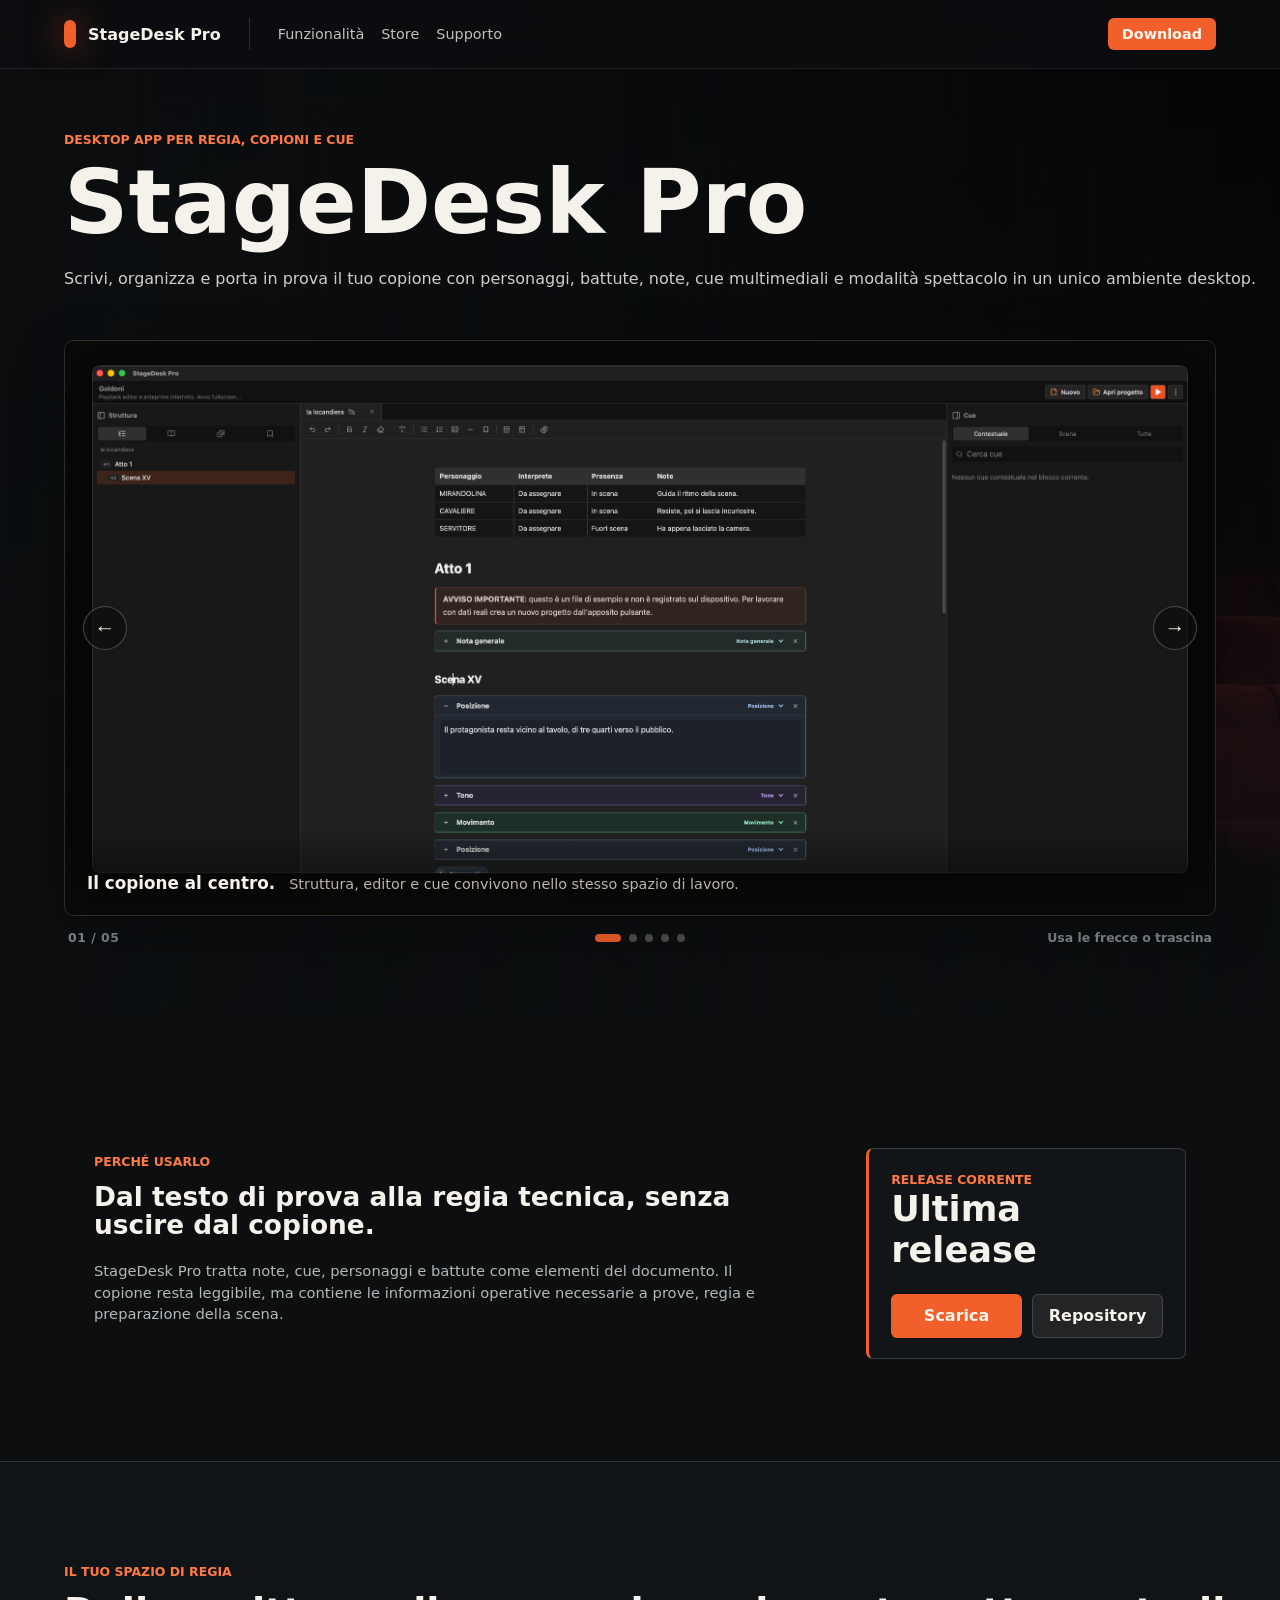
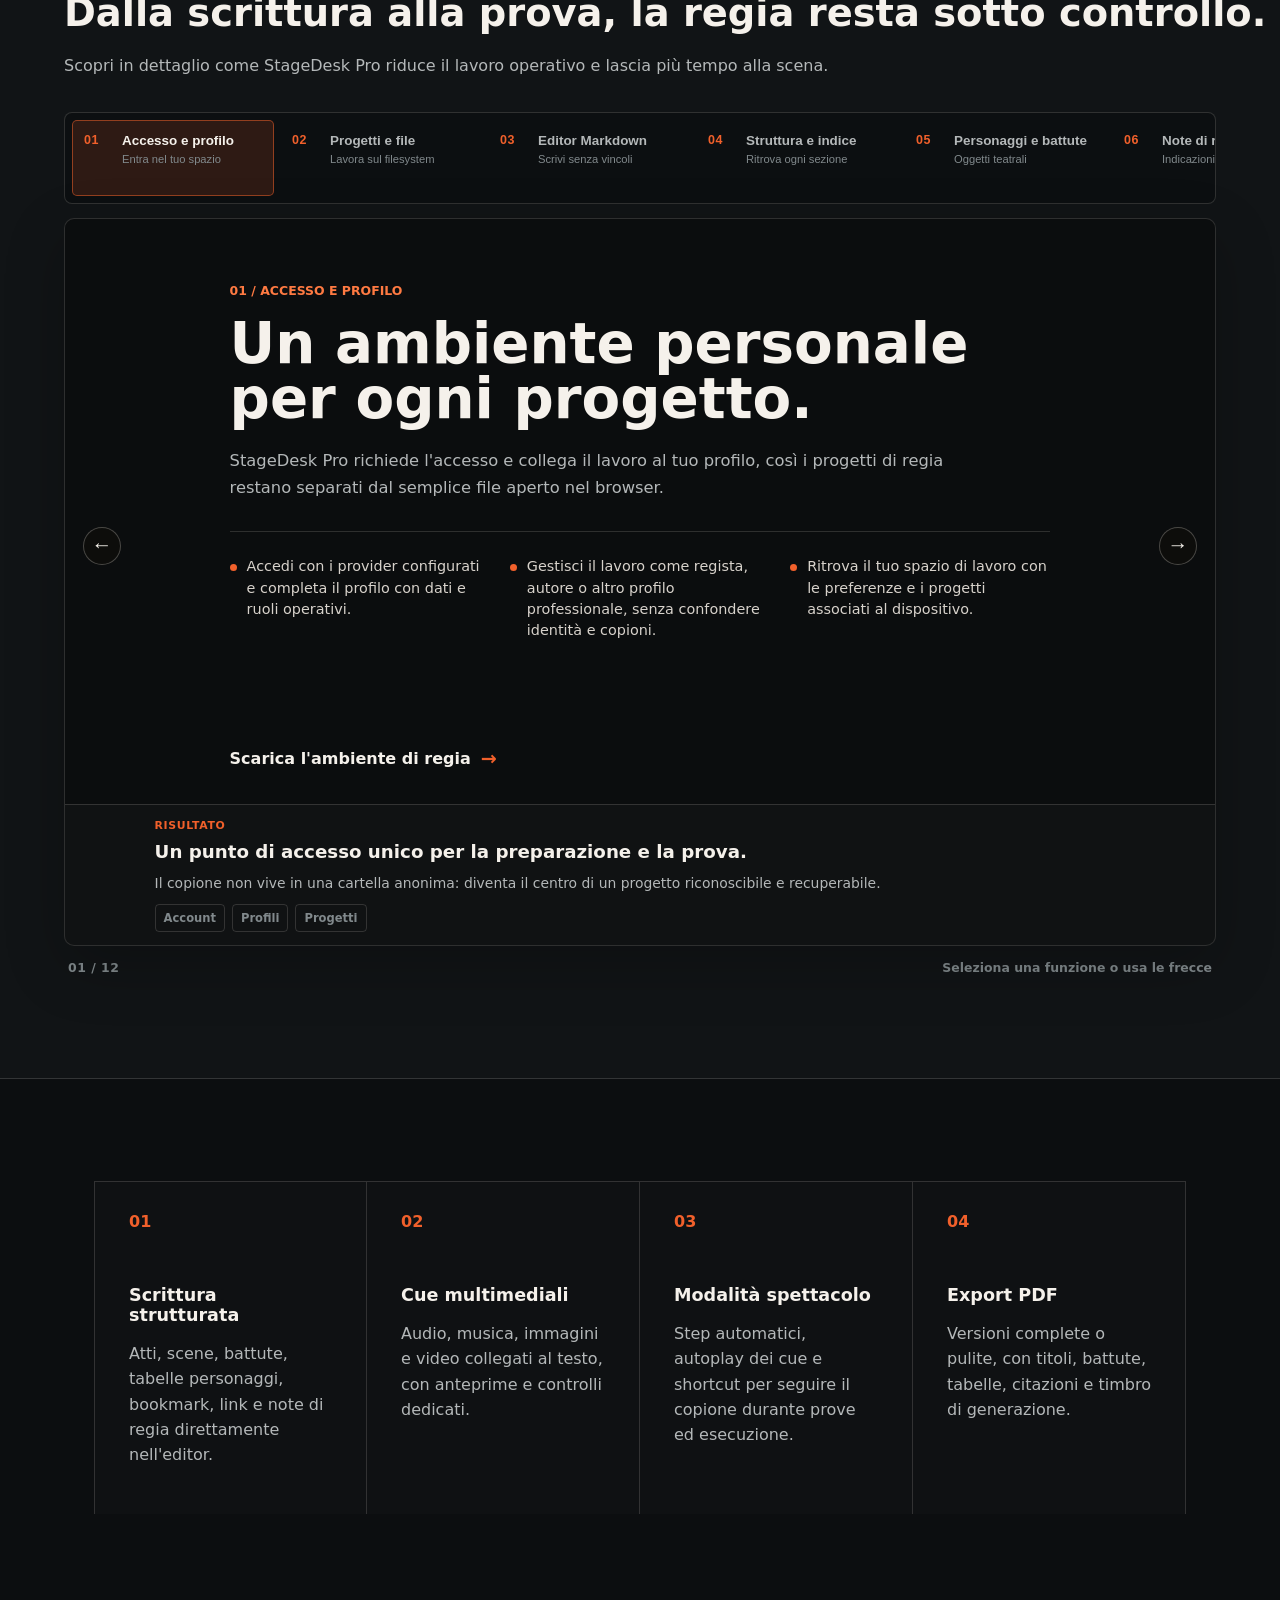
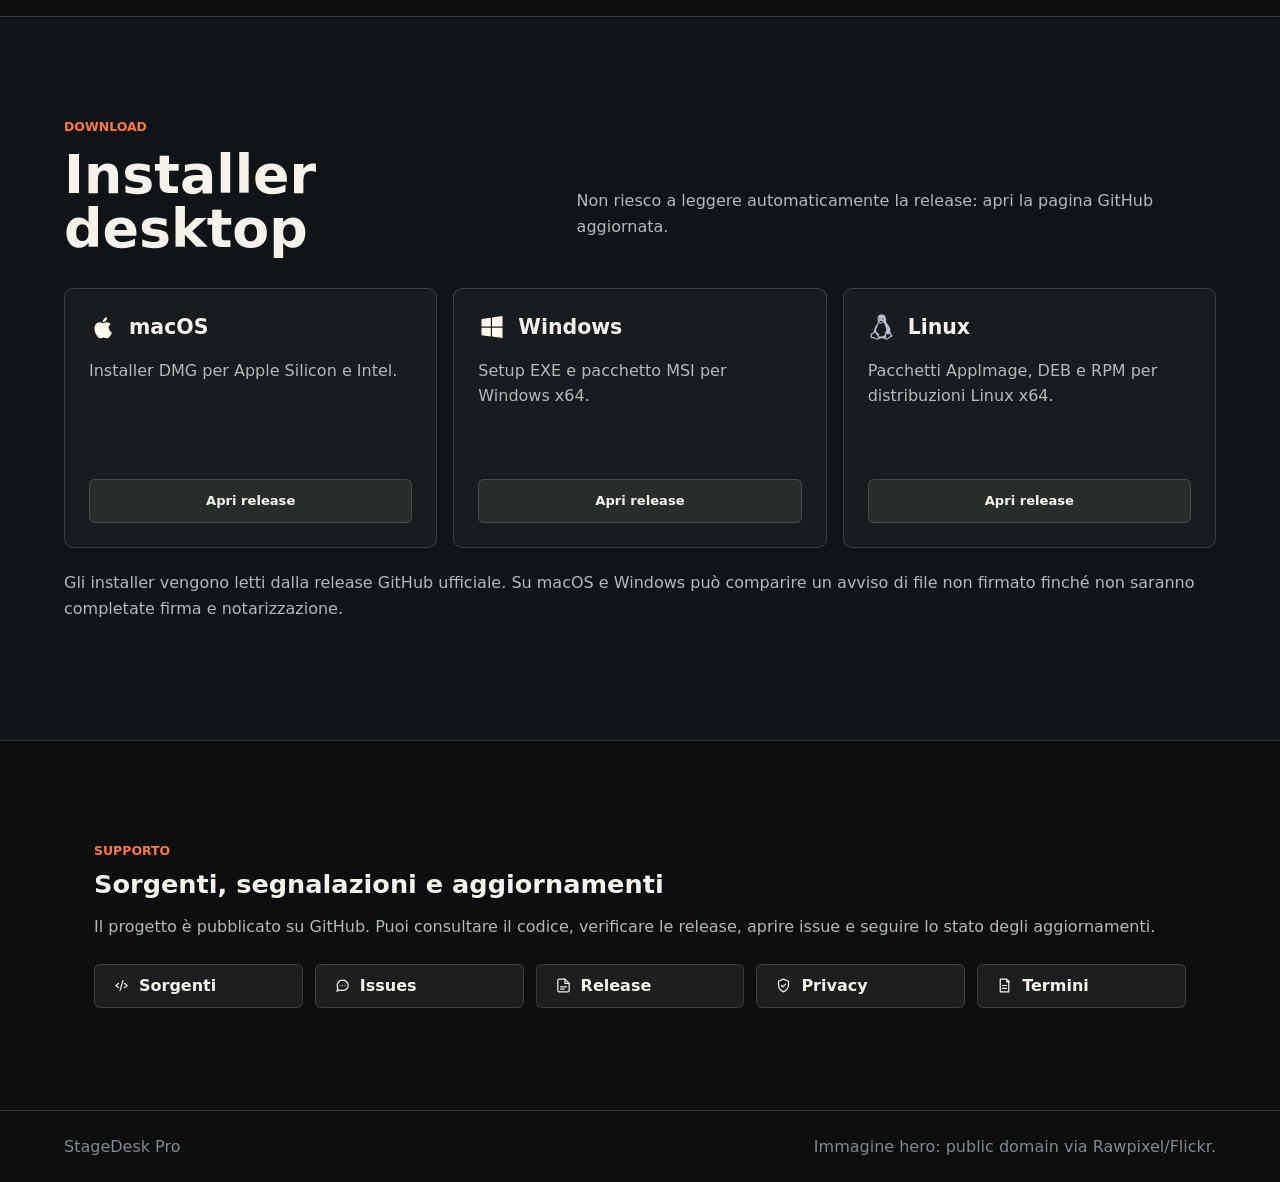
==== index.html @ 936a028d "Simplify navigation and fix hero layers" ====
<!doctype html>
<html lang="it">
  <head>
    <meta charset="UTF-8" />
    <meta name="viewport" content="width=device-width, initial-scale=1.0" />
    <meta
      name="description"
      content="StageDesk Pro è un'app desktop per scrivere copioni teatrali, gestire cue multimediali, note di regia, personaggi ed export PDF."
    />
    <meta property="og:title" content="StageDesk Pro" />
    <meta
      property="og:description"
      content="Copioni teatrali, cue multimediali, note di regia, fullscreen e PDF in un'unica applicazione desktop."
    />
    <meta property="og:type" content="website" />
    <title>StageDesk Pro</title>
    <link rel="icon" href="./assets/stagedesk-pro-icon.png" />
    <link rel="stylesheet" href="./styles.css?v=20260717-2" />
  </head>
  <body>
    <header class="site-header">
      <div class="header-inner">
        <div class="header-left">
          <a class="brand" href="#top" aria-label="StageDesk Pro">
            <span class="brand-mark"></span>
            <span>StageDesk Pro</span>
          </a>
          <nav aria-label="Navigazione principale">
            <a href="#funzionalita-dettaglio">Funzionalità</a>
            <a href="/store/">Store</a>
            <a href="#supporto">Supporto</a>
            <a id="header-download" class="support-nav-link" href="#download">Download</a>
          </nav>
        </div>
      </div>
    </header>

    <main id="top">
      <section class="hero">
        <div class="hero-media" aria-hidden="true"></div>
        <div class="hero-overlay"></div>
        <div class="hero-inner">
          <div class="hero-intro">
            <p class="eyebrow">Desktop app per regia, copioni e cue</p>
            <h1>StageDesk Pro</h1>
            <p class="lead">
              Scrivi, organizza e porta in prova il tuo copione con personaggi, battute, note, cue multimediali e
              modalità spettacolo in un unico ambiente desktop.
            </p>
          </div>

          <div id="anteprima" class="hero-carousel">
            <div class="carousel" data-carousel tabindex="0" role="region" aria-roledescription="carosello" aria-label="Schermate di StageDesk Pro">
              <div class="carousel-stage">
                <div class="carousel-track" data-carousel-track>
                  <figure class="carousel-slide" data-carousel-slide>
                    <img src="./assets/workspace-overview.png" alt="Editor StageDesk Pro con struttura, tabella personaggi e cue" fetchpriority="high" />
                    <figcaption><strong>Il copione al centro.</strong><span>Struttura, editor e cue convivono nello stesso spazio di lavoro.</span></figcaption>
                  </figure>
                  <figure class="carousel-slide" data-carousel-slide aria-hidden="true">
                    <img src="./assets/cue-inspector.png" alt="Inspector di un cue musicale con controlli di fade e anteprima" loading="lazy" />
                    <figcaption><strong>Cue pronti per la prova.</strong><span>Audio, fade, autoplay e proprietà operative restano vicino alla battuta.</span></figcaption>
                  </figure>
                  <figure class="carousel-slide" data-carousel-slide aria-hidden="true">
                    <img src="./assets/fullscreen-performance.png" alt="Modalità schermo intero con battuta e controlli di riproduzione" loading="lazy" />
                    <figcaption><strong>La modalità spettacolo.</strong><span>Segui la battuta corrente e governa la riproduzione senza distrazioni.</span></figcaption>
                  </figure>
                  <figure class="carousel-slide" data-carousel-slide aria-hidden="true">
                    <img src="./assets/theatre-menu.png" alt="Menu teatrale con struttura, note, battuta ed export" loading="lazy" />
                    <figcaption><strong>Comandi teatrali ordinati.</strong><span>Gli strumenti ricorrenti sono raggruppati in un menu compatto.</span></figcaption>
                  </figure>
                  <figure class="carousel-slide" data-carousel-slide aria-hidden="true">
                    <img src="./assets/pdf-export.png" alt="Anteprima PDF completo con tabella, titoli e note di regia" loading="lazy" />
                    <figcaption><strong>Un PDF pronto da condividere.</strong><span>Versioni complete e pulite con una resa tipografica adatta al copione.</span></figcaption>
                  </figure>
                </div>
                <button class="carousel-control previous" type="button" data-carousel-previous aria-label="Schermata precedente">
                  <span aria-hidden="true">&#8592;</span>
                </button>
                <button class="carousel-control next" type="button" data-carousel-next aria-label="Schermata successiva">
                  <span aria-hidden="true">&#8594;</span>
                </button>
              </div>
              <div class="carousel-footer">
                <span class="carousel-counter" data-carousel-counter>01 / 05</span>
                <div class="carousel-dots" role="tablist" aria-label="Seleziona schermata">
                  <button type="button" role="tab" aria-label="Vai alla schermata 1" aria-selected="true" data-carousel-dot="0"></button>
                  <button type="button" role="tab" aria-label="Vai alla schermata 2" aria-selected="false" data-carousel-dot="1"></button>
                  <button type="button" role="tab" aria-label="Vai alla schermata 3" aria-selected="false" data-carousel-dot="2"></button>
                  <button type="button" role="tab" aria-label="Vai alla schermata 4" aria-selected="false" data-carousel-dot="3"></button>
                  <button type="button" role="tab" aria-label="Vai alla schermata 5" aria-selected="false" data-carousel-dot="4"></button>
                </div>
                <span class="carousel-hint">Usa le frecce o trascina</span>
              </div>
            </div>
          </div>

        </div>
      </section>

      <section id="funzioni" class="section intro">
        <div class="intro-grid">
          <div class="intro-copy">
            <div class="section-kicker">PERCHÉ USARLO</div>
            <h2>Dal testo di prova alla regia tecnica, senza uscire dal copione.</h2>
            <p>
              StageDesk Pro tratta note, cue, personaggi e battute come elementi del documento. Il copione resta
              leggibile, ma contiene le informazioni operative necessarie a prove, regia e preparazione della scena.
            </p>
          </div>
          <aside class="release-card" aria-label="Ultima release">
            <div class="release-summary">
              <span class="release-label">Release corrente</span>
              <strong id="hero-version">...</strong>
            </div>
            <div class="hero-actions">
              <a class="button primary" href="#download">Scarica</a>
              <a class="button ghost" href="https://github.com/igelsomino/stagedesk-pro" target="_blank" rel="noreferrer">
                Repository
              </a>
            </div>
          </aside>
        </div>
      </section>

      <section id="funzionalita-dettaglio" class="section showcase" aria-labelledby="feature-showcase-title">
        <div class="showcase-heading">
          <div>
            <div class="section-kicker">IL TUO SPAZIO DI REGIA</div>
            <h2 id="feature-showcase-title">Dalla scrittura alla prova, la regia resta sotto controllo.</h2>
          </div>
          <p>Scopri in dettaglio come StageDesk Pro riduce il lavoro operativo e lascia più tempo alla scena.</p>
        </div>

        <div class="feature-carousel" data-carousel tabindex="0" role="region" aria-roledescription="carosello" aria-label="Funzionalità di StageDesk Pro">
          <nav class="feature-carousel-nav" role="tablist" aria-label="Seleziona funzionalità">
            <button type="button" class="feature-nav-item" role="tab" aria-selected="true" data-carousel-dot="0">
              <span class="feature-nav-number">01</span><span><strong>Accesso e profilo</strong><small>Entra nel tuo spazio</small></span>
            </button>
            <button type="button" class="feature-nav-item" role="tab" aria-selected="false" data-carousel-dot="1">
              <span class="feature-nav-number">02</span><span><strong>Progetti e file</strong><small>Lavora sul filesystem</small></span>
            </button>
            <button type="button" class="feature-nav-item" role="tab" aria-selected="false" data-carousel-dot="2">
              <span class="feature-nav-number">03</span><span><strong>Editor Markdown</strong><small>Scrivi senza vincoli</small></span>
            </button>
            <button type="button" class="feature-nav-item" role="tab" aria-selected="false" data-carousel-dot="3">
              <span class="feature-nav-number">04</span><span><strong>Struttura e indice</strong><small>Ritrova ogni sezione</small></span>
            </button>
            <button type="button" class="feature-nav-item" role="tab" aria-selected="false" data-carousel-dot="4">
              <span class="feature-nav-number">05</span><span><strong>Personaggi e battute</strong><small>Oggetti teatrali</small></span>
            </button>
            <button type="button" class="feature-nav-item" role="tab" aria-selected="false" data-carousel-dot="5">
              <span class="feature-nav-number">06</span><span><strong>Note di regia</strong><small>Indicazioni nel testo</small></span>
            </button>
            <button type="button" class="feature-nav-item" role="tab" aria-selected="false" data-carousel-dot="6">
              <span class="feature-nav-number">07</span><span><strong>Tabelle e strumenti</strong><small>Dati e impaginazione</small></span>
            </button>
            <button type="button" class="feature-nav-item" role="tab" aria-selected="false" data-carousel-dot="7">
              <span class="feature-nav-number">08</span><span><strong>Raccolta media</strong><small>Asset sempre ordinati</small></span>
            </button>
            <button type="button" class="feature-nav-item" role="tab" aria-selected="false" data-carousel-dot="8">
              <span class="feature-nav-number">09</span><span><strong>Cue e inspector</strong><small>Controllo della scena</small></span>
            </button>
            <button type="button" class="feature-nav-item" role="tab" aria-selected="false" data-carousel-dot="9">
              <span class="feature-nav-number">10</span><span><strong>Modalità spettacolo</strong><small>Prova ed esecuzione</small></span>
            </button>
            <button type="button" class="feature-nav-item" role="tab" aria-selected="false" data-carousel-dot="10">
              <span class="feature-nav-number">11</span><span><strong>Export PDF</strong><small>Consegna il copione</small></span>
            </button>
            <button type="button" class="feature-nav-item" role="tab" aria-selected="false" data-carousel-dot="11">
              <span class="feature-nav-number">12</span><span><strong>Condivisione e update</strong><small>Continua a lavorare</small></span>
            </button>
          </nav>

          <div class="feature-carousel-content">
            <div class="feature-carousel-stage">
              <div class="feature-carousel-track" data-carousel-track>
                <article class="feature-slide" data-carousel-slide>
                  <div class="feature-slide-copy">
                    <div class="section-kicker">01 / Accesso e profilo</div>
                    <h3>Un ambiente personale per ogni progetto.</h3>
                    <p>StageDesk Pro richiede l'accesso e collega il lavoro al tuo profilo, così i progetti di regia restano separati dal semplice file aperto nel browser.</p>
                    <ul>
                      <li>Accedi con i provider configurati e completa il profilo con dati e ruoli operativi.</li>
                      <li>Gestisci il lavoro come regista, autore o altro profilo professionale, senza confondere identità e copioni.</li>
                      <li>Ritrova il tuo spazio di lavoro con le preferenze e i progetti associati al dispositivo.</li>
                    </ul>
                    <a class="feature-cta" href="#download">Scarica l'ambiente di regia <span aria-hidden="true">&#8594;</span></a>
                  </div>
                  <div class="feature-slide-aside"><span>Risultato</span><strong>Un punto di accesso unico per la preparazione e la prova.</strong><p>Il copione non vive in una cartella anonima: diventa il centro di un progetto riconoscibile e recuperabile.</p><div class="feature-aside-tags"><span>Account</span><span>Profili</span><span>Progetti</span></div></div>
                </article>
                <article class="feature-slide" data-carousel-slide aria-hidden="true">
                  <div class="feature-slide-copy">
                    <div class="section-kicker">02 / Progetti e file</div>
                    <h3>Progetti reali, salvati come file e cartelle.</h3>
                    <p>Ogni progetto ha una struttura concreta: copioni, media e dati di lavoro sono organizzati sul filesystem invece di restare confinati nello storage del browser.</p>
                    <ul>
                      <li>Crea un progetto vuoto con nome, tabella personaggi, Atto 1, Scena 1 e battuta iniziale.</li>
                      <li>Apri, cerca, pagina, rinomina, duplica o elimina i progetti dalla dialog dedicata.</li>
                      <li>Apri più copioni in tab e torna all'ultimo progetto e alla posizione di lavoro al riavvio.</li>
                    </ul>
                    <a class="feature-cta" href="#download">Organizza il prossimo progetto <span aria-hidden="true">&#8594;</span></a>
                  </div>
                  <div class="feature-slide-aside"><span>Risultato</span><strong>Un progetto leggibile anche fuori dall'app.</strong><p>La struttura di cartelle rende più semplice archiviare, copiare e ritrovare il materiale di una produzione.</p><div class="feature-aside-tags"><span>Filesystem</span><span>Autosave</span><span>Tab multipli</span></div></div>
                </article>
                <article class="feature-slide" data-carousel-slide aria-hidden="true">
                  <div class="feature-slide-copy">
                    <div class="section-kicker">03 / Editor Markdown</div>
                    <h3>Scrivi in Markdown, lavora con gli strumenti visuali.</h3>
                    <p>L'editor conserva la libertà del testo Markdown e aggiunge controlli da editor ricco per formattare il copione senza interrompere il flusso di scrittura.</p>
                    <ul>
                      <li>Usa titoli, grassetto, corsivo, elenchi, citazioni, link, separatori e tabelle.</li>
                      <li>Il documento resta un testo strutturato, con gli oggetti teatrali sincronizzati nel contenuto.</li>
                      <li>I collegamenti vengono aperti dal browser predefinito del sistema operativo.</li>
                    </ul>
                    <a class="feature-cta" href="#download">Scrivi il tuo copione <span aria-hidden="true">&#8594;</span></a>
                  </div>
                  <div class="feature-slide-aside"><span>Risultato</span><strong>Un testo pulito, ma pronto per la regia.</strong><p>La formattazione editoriale e i metadati teatrali convivono senza trasformare il copione in una schermata tecnica.</p><div class="feature-aside-tags"><span>Markdown</span><span>Link</span><span>Rich text</span></div></div>
                </article>
                <article class="feature-slide" data-carousel-slide aria-hidden="true">
                  <div class="feature-slide-copy">
                    <div class="section-kicker">04 / Struttura e indice</div>
                    <h3>Muoviti nel copione con una mappa sempre visibile.</h3>
                    <p>La colonna Struttura legge il file attivo e ne restituisce la gerarchia, così puoi saltare tra atti, scene e sezioni senza cercare a mano.</p>
                    <ul>
                      <li>Consulta l'outline del documento con titoli H1, H2 e H3 e sincronizza selezione e cursore.</li>
                      <li>Passa dal tree dei copioni al tree dei media e al tab Bookmark con un solo gesto.</li>
                      <li>Quando selezioni un elemento della struttura, l'editor raggiunge la posizione corrispondente.</li>
                    </ul>
                    <a class="feature-cta" href="#download">Naviga senza perdere il filo <span aria-hidden="true">&#8594;</span></a>
                  </div>
                  <div class="feature-slide-aside"><span>Risultato</span><strong>Ogni scena è a un click di distanza.</strong><p>La struttura riduce il tempo speso a scorrere e rende più sicuro il passaggio tra preparazione e prova.</p><div class="feature-aside-tags"><span>Outline</span><span>Bookmark</span><span>Sincronizzazione</span></div></div>
                </article>
                <article class="feature-slide" data-carousel-slide aria-hidden="true">
                  <div class="feature-slide-copy">
                    <div class="section-kicker">05 / Personaggi e battute</div>
                    <h3>Tratta ogni battuta come un elemento della scena.</h3>
                    <p>La tabella personaggi è il riferimento del copione: le battute usano quei personaggi e diventano oggetti che puoi gestire, spostare e portare in fullscreen.</p>
                    <ul>
                      <li>Inserisci una battuta scegliendo il personaggio dalla tabella, anche con un inserimento rapido.</li>
                      <li>Digita `PERSONAGGIO:` per trasformare automaticamente la riga quando il nome è riconosciuto.</li>
                      <li>Trascina la battuta nell'editor, modifica il testo direttamente e chiudila dal suo header.</li>
                    </ul>
                    <a class="feature-cta" href="#download">Dai ordine ai dialoghi <span aria-hidden="true">&#8594;</span></a>
                  </div>
                  <div class="feature-slide-aside"><span>Risultato</span><strong>Un copione pronto per essere provato.</strong><p>Personaggio, testo, scena e posizione restano collegati invece di vivere come formattazione fragile.</p><div class="feature-aside-tags"><span>Personaggi</span><span>Battute</span><span>Drag and drop</span></div></div>
                </article>
                <article class="feature-slide" data-carousel-slide aria-hidden="true">
                  <div class="feature-slide-copy">
                    <div class="section-kicker">06 / Note di regia</div>
                    <h3>Le indicazioni sono nel punto in cui servono.</h3>
                    <p>Movimenti, posizioni, tono, luce, audio, video, immagini e personaggi in scena sono blocchi visibili, colorati e modificabili direttamente nel copione.</p>
                    <ul>
                      <li>Scegli il tipo di nota e personalizza il colore da un set predefinito.</li>
                      <li>Collassa una singola nota o tutte le note per leggere il testo con il livello di dettaglio desiderato.</li>
                      <li>Seleziona una nota dalla Struttura o dall'editor e porta il cursore esattamente nel suo contenuto.</li>
                    </ul>
                    <a class="feature-cta" href="#download">Annota la tua regia <span aria-hidden="true">&#8594;</span></a>
                  </div>
                  <div class="feature-slide-aside"><span>Risultato</span><strong>Indicazioni operative leggibili e non disperse.</strong><p>La nota resta parte del copione, ma mantiene un'identità visiva distinta dalla battuta.</p><div class="feature-aside-tags"><span>Movimento</span><span>Tono</span><span>Posizione</span></div></div>
                </article>
                <article class="feature-slide" data-carousel-slide aria-hidden="true">
                  <div class="feature-slide-copy">
                    <div class="section-kicker">07 / Tabelle e strumenti</div>
                    <h3>Personaggi, dati e riferimenti in forma consultabile.</h3>
                    <p>Inserisci tabelle come in un editor di testo e usale per costruire la base ordinata del lavoro di compagnia.</p>
                    <ul>
                      <li>La prima riga viene trattata come intestazione e la tabella personaggi resta protetta.</li>
                      <li>Aggiungi o rimuovi righe dei personaggi senza perdere i collegamenti con le battute esistenti.</li>
                      <li>Le tabelle vuote o di servizio possono restare fuori dalla modalità spettacolo, dove conta il testo recitato.</li>
                    </ul>
                    <a class="feature-cta" href="#download">Costruisci il cast <span aria-hidden="true">&#8594;</span></a>
                  </div>
                  <div class="feature-slide-aside"><span>Risultato</span><strong>Un riferimento unico per la compagnia.</strong><p>Le informazioni di cast e scena sono aggiornabili senza riscrivere le battute del copione.</p><div class="feature-aside-tags"><span>Tabelle</span><span>Cast</span><span>Intestazioni</span></div></div>
                </article>
                <article class="feature-slide" data-carousel-slide aria-hidden="true">
                  <div class="feature-slide-copy">
                    <div class="section-kicker">08 / Raccolta media</div>
                    <h3>Suoni, musiche e immagini con una casa propria.</h3>
                    <p>Il tree della raccolta multimediale separa i materiali per tipo e cartella, così il progetto resta ordinato anche quando cresce.</p>
                    <ul>
                      <li>Gestisci suoni, musiche, immagini e video con un file explorer dedicato.</li>
                      <li>Importa file, crea cartelle, rinomina elementi e sposta i media tra cartelle con drag and drop.</li>
                      <li>Le cartelle root della raccolta sono protette per evitare di rompere la struttura del progetto.</li>
                    </ul>
                    <a class="feature-cta" href="#download">Organizza i materiali <span aria-hidden="true">&#8594;</span></a>
                  </div>
                  <div class="feature-slide-aside"><span>Risultato</span><strong>Media trovabili senza interrompere la prova.</strong><p>Ogni asset ha un percorso di progetto stabile e può diventare un cue nel punto giusto del copione.</p><div class="feature-aside-tags"><span>Audio</span><span>Musica</span><span>Video</span></div></div>
                </article>
                <article class="feature-slide" data-carousel-slide aria-hidden="true">
                  <div class="feature-slide-copy">
                    <div class="section-kicker">09 / Cue e inspector</div>
                    <h3>Controlla il cue senza cercarlo nel documento.</h3>
                    <p>La colonna Cue porta in superficie i media collegati al blocco, alla scena o all'intero file, con proprietà e anteprima nello stesso pannello.</p>
                    <ul>
                      <li>Filtra tra Contestuali, Scena e Tutte per cambiare rapidamente l'ampiezza della ricerca.</li>
                      <li>Usa ricerca, paginazione e selezione sincronizzata con il chip nell'editor.</li>
                      <li>Modifica titolo, descrizione, volume, fade, loop e autoplay senza lasciare il copione.</li>
                    </ul>
                    <a class="feature-cta" href="#download">Prepara i cue <span aria-hidden="true">&#8594;</span></a>
                  </div>
                  <div class="feature-slide-aside"><span>Risultato</span><strong>Più controllo con meno pannelli aperti.</strong><p>Il cue selezionato, la sua proprietà e la posizione nel copione restano sincronizzati.</p><div class="feature-aside-tags"><span>Inspector</span><span>Filtri</span><span>Preview</span></div></div>
                </article>
                <article class="feature-slide" data-carousel-slide aria-hidden="true">
                  <div class="feature-slide-copy">
                    <div class="section-kicker">10 / Modalità spettacolo</div>
                    <h3>Una schermata pulita per seguire la scena.</h3>
                    <p>Quando arriva il momento della prova, passa dalla preparazione all'esecuzione con un'interfaccia essenziale e leggibile anche a distanza.</p>
                    <ul>
                      <li>Parti dalla battuta o dalla sezione attiva nell'editor e mantieni la sincronizzazione al rientro.</li>
                      <li>Avanza con frecce, Spazio, Home e Fine; usa i controlli visibili come una tastiera sullo schermo.</li>
                      <li>Esegui automaticamente i cue previsti senza riavviare quelli già in riproduzione.</li>
                    </ul>
                    <a class="feature-cta" href="#download">Porta il copione in scena <span aria-hidden="true">&#8594;</span></a>
                  </div>
                  <div class="feature-slide-aside"><span>Risultato</span><strong>La regia segue il ritmo della prova.</strong><p>Il fullscreen riduce il rumore dell'editor e lascia in evidenza solo la progressione della scena.</p><div class="feature-aside-tags"><span>Fullscreen</span><span>Step</span><span>Autoplay</span></div></div>
                </article>
                <article class="feature-slide" data-carousel-slide aria-hidden="true">
                  <div class="feature-slide-copy">
                    <div class="section-kicker">11 / Export PDF</div>
                    <h3>Dal progetto operativo a un documento da consegnare.</h3>
                    <p>Genera un PDF che conserva il lavoro editoriale e sceglie il livello di informazione adatto a chi lo riceverà.</p>
                    <ul>
                      <li>Esporta una versione completa con note, cue, titoli, tabelle e formattazione del copione.</li>
                      <li>Esporta una versione pulita per la lettura, mantenendo le note operative previste.</li>
                      <li>Ricevi feedback al termine del processo e apri il file dalla posizione di salvataggio indicata.</li>
                    </ul>
                    <a class="feature-cta" href="#download">Prepara il PDF della produzione <span aria-hidden="true">&#8594;</span></a>
                  </div>
                  <div class="feature-slide-aside"><span>Risultato</span><strong>Un copione presentabile, stampabile e archiviabile.</strong><p>La consegna finale non richiede di ricomporre manualmente il materiale preparato in prova.</p><div class="feature-aside-tags"><span>Completo</span><span>Pulito</span><span>PDF</span></div></div>
                </article>
                <article class="feature-slide" data-carousel-slide aria-hidden="true">
                  <div class="feature-slide-copy">
                    <div class="section-kicker">12 / Condivisione e update</div>
                    <h3>Condividi il copione e continua a migliorare il tuo strumento.</h3>
                    <p>Prepara un contenuto strutturato per gli attori e mantieni StageDesk Pro aggiornato con le nuove versioni pubblicate.</p>
                    <ul>
                      <li>Genera link e QR code per il file attivo con personaggi, battute, scene e note operative selezionate.</li>
                      <li>Gestisci lo stato della condivisione del singolo file, senza confondere il copione con l'intero progetto.</li>
                      <li>Ricevi la verifica degli aggiornamenti all'avvio e installa automaticamente le nuove release quando disponibili.</li>
                    </ul>
                    <a class="feature-cta" href="#download">Scarica l'ultima release <span aria-hidden="true">&#8594;</span></a>
                  </div>
                  <div class="feature-slide-aside"><span>Risultato</span><strong>Il progetto resta utile anche dopo la prova.</strong><p>Gli attori ricevono il materiale che serve loro e tu lavori sempre con una versione aggiornata dell'app.</p><div class="feature-aside-tags"><span>Link</span><span>QR code</span><span>Update</span></div></div>
                </article>
              </div>
              <button class="carousel-control previous" type="button" data-carousel-previous aria-label="Funzionalità precedente">
                <span aria-hidden="true">&#8592;</span>
              </button>
              <button class="carousel-control next" type="button" data-carousel-next aria-label="Funzionalità successiva">
                <span aria-hidden="true">&#8594;</span>
              </button>
            </div>
            <div class="feature-carousel-footer">
              <span class="carousel-counter" data-carousel-counter>01 / 12</span>
              <span class="carousel-hint">Seleziona una funzione o usa le frecce</span>
            </div>
          </div>
        </div>
      </section>

      <section class="section feature-strip" aria-label="Funzioni principali">
        <article>
          <span>01</span>
          <h3>Scrittura strutturata</h3>
          <p>Atti, scene, battute, tabelle personaggi, bookmark, link e note di regia direttamente nell'editor.</p>
        </article>
        <article>
          <span>02</span>
          <h3>Cue multimediali</h3>
          <p>Audio, musica, immagini e video collegati al testo, con anteprime e controlli dedicati.</p>
        </article>
        <article>
          <span>03</span>
          <h3>Modalità spettacolo</h3>
          <p>Step automatici, autoplay dei cue e shortcut per seguire il copione durante prove ed esecuzione.</p>
        </article>
        <article>
          <span>04</span>
          <h3>Export PDF</h3>
          <p>Versioni complete o pulite, con titoli, battute, tabelle, citazioni e timbro di generazione.</p>
        </article>
      </section>

      <section id="download" class="section download-section">
        <div class="download-heading">
          <div>
            <div class="section-kicker">Download</div>
            <h2>Installer desktop</h2>
          </div>
          <p id="release-status" class="status">Caricamento ultima release...</p>
        </div>
        <div id="downloads" class="download-grid" aria-live="polite"></div>
        <p class="download-note">
          Gli installer vengono letti dalla release GitHub ufficiale. Su macOS e Windows può comparire un avviso di
          file non firmato finché non saranno completate firma e notarizzazione.
        </p>
      </section>

      <section id="supporto" class="section support">
        <div>
          <div class="section-kicker">Supporto</div>
          <h2 class="support-heading">Sorgenti, segnalazioni e aggiornamenti</h2>
          <p>
            Il progetto è pubblicato su GitHub. Puoi consultare il codice, verificare le release, aprire issue e
            seguire lo stato degli aggiornamenti.
          </p>
          <div class="support-links">
            <a href="https://github.com/igelsomino/stagedesk-pro" target="_blank" rel="noreferrer">
              <svg viewBox="0 0 24 24" aria-hidden="true"><path d="m8 9-4 3 4 3M16 9l4 3-4 3M14 5l-4 14" /></svg>
              <span>Sorgenti</span>
            </a>
            <a href="https://github.com/igelsomino/stagedesk-pro/issues" target="_blank" rel="noreferrer">
              <svg viewBox="0 0 24 24" aria-hidden="true"><path d="M20 11.5a7.5 7.5 0 0 1-8 7.5 8.6 8.6 0 0 1-3.4-.7L4 20l1.7-3.7A7.3 7.3 0 0 1 4.5 12 7.5 7.5 0 0 1 12 4.5a7.5 7.5 0 0 1 8 7Z" /><path d="M8.5 12h.01M12 12h.01M15.5 12h.01" /></svg>
              <span>Issues</span>
            </a>
            <a href="https://github.com/igelsomino/stagedesk-pro/releases" target="_blank" rel="noreferrer">
              <svg viewBox="0 0 24 24" aria-hidden="true"><path d="M20 13v6a2 2 0 0 1-2 2H6a2 2 0 0 1-2-2V5a2 2 0 0 1 2-2h8l6 6v4Z" /><path d="M14 3v6h6M8 14h8M8 17h5" /></svg>
              <span>Release</span>
            </a>
            <a href="/informativa-privacy/">
              <svg viewBox="0 0 24 24" aria-hidden="true"><path d="M12 3 19 6v5c0 4.7-2.8 8.1-7 10-4.2-1.9-7-5.3-7-10V6l7-3Z" /><path d="m9 12 2 2 4-4" /></svg>
              <span>Privacy</span>
            </a>
            <a href="/termini-uso/">
              <svg viewBox="0 0 24 24" aria-hidden="true"><path d="M6 3h9l3 3v15H6z" /><path d="M15 3v4h4M9 12h6M9 16h6" /></svg>
              <span>Termini</span>
            </a>
          </div>
        </div>
      </section>
    </main>

    <footer>
      <span>StageDesk Pro</span>
      <span>Immagine hero: public domain via Rawpixel/Flickr.</span>
    </footer>

    <script src="./app.js" type="module"></script>
  </body>
</html>
---- styles.css ----
:root {
  color-scheme: dark;
  --bg: #0f0e0c;
  --bg-soft: #17130f;
  --surface: #211911;
  --surface-strong: #2b2017;
  --text: #fff8ef;
  --muted: #cbb9a7;
  --faint: #917d6c;
  --line: rgba(255, 248, 239, 0.14);
  --accent: #e95420;
  --accent-soft: rgba(233, 84, 32, 0.18);
  --accent-line: rgba(233, 84, 32, 0.42);
  --green: #9add9a;
  font-family:
    Inter, ui-sans-serif, system-ui, -apple-system, BlinkMacSystemFont, "Segoe UI", sans-serif;
}

* {
  box-sizing: border-box;
}

html {
  scroll-behavior: smooth;
}

body {
  margin: 0;
  min-width: 320px;
  background: var(--bg);
  color: var(--text);
}

a {
  color: inherit;
}

.site-header {
  position: fixed;
  inset: 0 0 auto;
  z-index: 30;
  display: flex;
  align-items: center;
  justify-content: space-between;
  min-height: 72px;
  padding: 16px clamp(22px, 5vw, 72px);
  background: linear-gradient(180deg, rgba(15, 14, 12, 0.88), rgba(15, 14, 12, 0.58));
  border-bottom: 1px solid rgba(255, 248, 239, 0.08);
  backdrop-filter: blur(18px);
}

.brand {
  display: inline-flex;
  align-items: center;
  gap: 12px;
  text-decoration: none;
  font-weight: 820;
}

.brand-mark {
  width: 12px;
  height: 28px;
  border-radius: 99px;
  background: var(--accent);
  box-shadow: 0 0 34px rgba(233, 84, 32, 0.65);
}

nav {
  display: flex;
  align-items: center;
  gap: 22px;
}

nav a {
  color: rgba(255, 248, 239, 0.76);
  text-decoration: none;
  font-size: 0.94rem;
}

nav a:hover {
  color: var(--text);
}

.hero {
  position: relative;
  min-height: 92vh;
  display: grid;
  align-items: end;
  padding: 140px clamp(22px, 5vw, 72px) 64px;
  overflow: hidden;
}

.hero-media,
.hero-overlay {
  position: absolute;
  inset: 0;
}

.hero-media {
  background-image: url("./assets/theatre-hero.jpg");
  background-size: cover;
  background-position: center;
  filter: saturate(0.92) contrast(1.05);
  transform: scale(1.02);
}

.hero-overlay {
  background:
    linear-gradient(90deg, rgba(15, 14, 12, 0.94) 0%, rgba(15, 14, 12, 0.72) 42%, rgba(15, 14, 12, 0.18) 100%),
    linear-gradient(180deg, rgba(15, 14, 12, 0.2), rgba(15, 14, 12, 0.92));
}

.hero-content {
  position: relative;
  z-index: 2;
  max-width: 820px;
}

.eyebrow,
.section-kicker,
.release-label {
  margin: 0 0 14px;
  color: #ff7a42;
  font-size: 0.78rem;
  font-weight: 850;
  letter-spacing: 0;
  text-transform: uppercase;
}

h1,
h2,
h3,
p {
  overflow-wrap: anywhere;
}

h1 {
  margin: 0;
  max-width: 860px;
  font-size: clamp(4.2rem, 10vw, 9.5rem);
  line-height: 0.88;
  letter-spacing: 0;
}

h2 {
  margin: 0;
  font-size: clamp(2rem, 4.2vw, 4.4rem);
  line-height: 1;
  letter-spacing: 0;
}

h3 {
  margin: 0;
  font-size: 1.1rem;
}

.lead {
  max-width: 710px;
  margin: 28px 0 0;
  color: rgba(255, 248, 239, 0.82);
  font-size: clamp(1.12rem, 1.8vw, 1.45rem);
  line-height: 1.55;
}

.hero-actions {
  display: flex;
  flex-wrap: wrap;
  gap: 12px;
  margin-top: 34px;
}

.button,
.download-card a,
.support-links a {
  display: inline-flex;
  align-items: center;
  justify-content: center;
  min-height: 44px;
  padding: 11px 18px;
  border-radius: 6px;
  text-decoration: none;
  font-weight: 780;
}

.button.primary {
  background: var(--accent);
  color: #fff7ef;
}

.button.ghost,
.download-card a,
.support-links a {
  border: 1px solid var(--line);
  background: rgba(255, 248, 239, 0.07);
  color: var(--text);
}

.button:hover,
.download-card a:hover,
.support-links a:hover {
  border-color: var(--accent-line);
  transform: translateY(-1px);
}

.release-card {
  position: absolute;
  right: clamp(22px, 5vw, 72px);
  bottom: 64px;
  z-index: 3;
  width: min(330px, calc(100vw - 44px));
  padding: 22px;
  border: 1px solid rgba(255, 248, 239, 0.18);
  border-radius: 8px;
  background: rgba(15, 14, 12, 0.72);
  backdrop-filter: blur(20px);
}

.release-card strong {
  display: block;
  margin-bottom: 10px;
  font-size: 2.2rem;
}

.release-card p {
  margin: 0;
  color: var(--muted);
  line-height: 1.5;
}

.section {
  max-width: 1220px;
  margin: 0 auto;
  padding: clamp(64px, 8vw, 104px) clamp(22px, 5vw, 72px);
}

.intro-grid {
  display: grid;
  grid-template-columns: minmax(0, 0.95fr) minmax(280px, 0.55fr);
  gap: clamp(28px, 6vw, 80px);
  align-items: end;
}

.intro-grid p,
.support p,
.download-note,
.status,
.showcase-heading > p {
  color: var(--muted);
  line-height: 1.62;
}

.showcase {
  max-width: none;
  background: var(--bg-soft);
  border-top: 1px solid var(--line);
  border-bottom: 1px solid var(--line);
}

.showcase-heading,
.carousel,
.feature-carousel {
  max-width: 1220px;
  margin-left: auto;
  margin-right: auto;
}

.showcase-heading {
  display: flex;
  align-items: end;
  justify-content: space-between;
  gap: 28px;
  margin-bottom: 34px;
}

.showcase-heading h2 {
  max-width: 720px;
}

.showcase-heading > p {
  max-width: 330px;
  margin: 0 0 4px;
}

.carousel {
  outline: none;
}

.carousel:focus-visible {
  outline: 2px solid var(--accent);
  outline-offset: 8px;
}

.carousel-stage {
  position: relative;
  overflow: hidden;
  aspect-ratio: 16 / 8;
  min-height: 300px;
  border: 1px solid var(--line);
  border-radius: 8px;
  background: #080807;
  box-shadow: 0 24px 80px rgba(0, 0, 0, 0.28);
}

.carousel-track {
  display: flex;
  height: 100%;
  transition: transform 420ms cubic-bezier(0.22, 0.61, 0.36, 1);
  will-change: transform;
}

.carousel-slide {
  position: relative;
  flex: 0 0 100%;
  min-width: 0;
  height: 100%;
  margin: 0;
  background: #080807;
}

.carousel-slide img {
  display: block;
  width: 100%;
  height: 100%;
  object-fit: contain;
  object-position: center;
}

.carousel-slide figcaption {
  position: absolute;
  right: 0;
  bottom: 0;
  left: 0;
  display: flex;
  align-items: baseline;
  gap: 14px;
  padding: 42px 28px 22px;
  background: linear-gradient(180deg, transparent, rgba(8, 8, 7, 0.92));
  color: var(--text);
}

.carousel-slide figcaption strong {
  font-size: 1.05rem;
}

.carousel-slide figcaption span {
  color: rgba(255, 248, 239, 0.72);
  font-size: 0.9rem;
}

.carousel-footer {
  display: grid;
  grid-template-columns: 1fr auto 1fr;
  align-items: center;
  gap: 18px;
  padding-top: 18px;
}

.carousel-dots {
  display: flex;
  align-items: center;
  justify-content: center;
  gap: 8px;
}

.carousel-dots button {
  width: 8px;
  height: 8px;
  padding: 0;
  border: 0;
  border-radius: 50%;
  background: rgba(255, 248, 239, 0.28);
  cursor: pointer;
  transition: width 160ms ease, border-radius 160ms ease, background 160ms ease;
}

.carousel-dots button[aria-selected="true"] {
  width: 26px;
  border-radius: 999px;
  background: var(--accent);
}

.carousel-dots button:focus-visible {
  outline: 2px solid var(--accent);
  outline-offset: 3px;
}

.feature-carousel {
  display: grid;
  grid-template-columns: minmax(205px, 0.34fr) minmax(0, 1fr);
  gap: 18px;
  outline: none;
}

.feature-carousel:focus-visible {
  outline: 2px solid var(--accent);
  outline-offset: 8px;
}

.feature-carousel-nav {
  display: grid;
  align-content: start;
  gap: 4px;
  padding: 8px;
  border: 1px solid var(--line);
  border-radius: 8px;
  background: rgba(255, 248, 239, 0.025);
}

.feature-nav-item {
  display: grid;
  grid-template-columns: 34px minmax(0, 1fr);
  align-items: start;
  gap: 10px;
  width: 100%;
  padding: 15px 12px;
  border: 1px solid transparent;
  border-radius: 5px;
  background: transparent;
  color: var(--muted);
  text-align: left;
  cursor: pointer;
  transition: border-color 160ms ease, background 160ms ease, color 160ms ease;
}

.feature-nav-item:hover {
  border-color: var(--line);
  color: var(--text);
}

.feature-nav-item[aria-selected="true"] {
  border-color: var(--accent-line);
  background: var(--accent-soft);
  color: var(--text);
}

.feature-nav-item:focus-visible {
  outline: 2px solid var(--accent);
  outline-offset: 2px;
}

.feature-nav-number {
  color: var(--accent);
  font-size: 0.78rem;
  font-weight: 850;
  letter-spacing: 0.05em;
}

.feature-nav-item strong,
.feature-nav-item small {
  display: block;
}

.feature-nav-item strong {
  font-size: 0.93rem;
}

.feature-nav-item small {
  margin-top: 4px;
  color: var(--faint);
  font-size: 0.76rem;
  line-height: 1.35;
}

.feature-carousel-content {
  min-width: 0;
}

.feature-carousel-stage {
  position: relative;
  overflow: hidden;
  min-height: 620px;
  border: 1px solid var(--line);
  border-radius: 8px;
  background: #080807;
  box-shadow: 0 24px 80px rgba(0, 0, 0, 0.28);
}

.feature-carousel-track {
  display: flex;
  height: 100%;
  transition: transform 420ms cubic-bezier(0.22, 0.61, 0.36, 1);
  will-change: transform;
}

.feature-slide {
  display: grid;
  grid-template-columns: minmax(0, 1.1fr) minmax(260px, 0.9fr);
  flex: 0 0 100%;
  min-width: 0;
  min-height: 620px;
}

.feature-slide-copy {
  display: flex;
  flex-direction: column;
  align-items: flex-start;
  border-right: 1px solid var(--line);
  padding: clamp(28px, 4vw, 54px);
}

.feature-slide-copy .section-kicker {
  margin-bottom: 18px;
}

.feature-slide-copy h3 {
  max-width: 520px;
  font-size: clamp(1.8rem, 3.1vw, 3.2rem);
  line-height: 1;
}

.feature-slide-copy p {
  max-width: 540px;
  margin: 22px 0 0;
  color: var(--muted);
  line-height: 1.62;
}

.feature-slide-copy ul {
  display: grid;
  gap: 10px;
  max-width: 560px;
  margin: 24px 0 0;
  padding: 0;
  list-style: none;
}

.feature-slide-copy li {
  position: relative;
  padding-left: 19px;
  color: rgba(255, 248, 239, 0.84);
  font-size: 0.92rem;
  line-height: 1.48;
}

.feature-slide-copy li::before {
  position: absolute;
  top: 0.52em;
  left: 0;
  width: 7px;
  height: 7px;
  border-radius: 50%;
  background: var(--accent);
  content: "";
}

.feature-cta {
  display: inline-flex;
  align-items: center;
  gap: 10px;
  margin-top: auto;
  padding-top: 28px;
  color: var(--text);
  font-weight: 800;
  text-decoration: none;
}

.feature-cta span {
  color: var(--accent);
  font-size: 1.2rem;
  transition: transform 160ms ease;
}

.feature-cta:hover span {
  transform: translateX(4px);
}

.feature-cta:focus-visible {
  outline: 2px solid var(--accent);
  outline-offset: 5px;
}

.feature-slide-aside {
  display: flex;
  flex-direction: column;
  justify-content: center;
  min-width: 0;
  padding: clamp(28px, 4vw, 48px);
  background: rgba(255, 248, 239, 0.025);
}

.feature-slide-aside > span {
  margin-bottom: 18px;
  color: var(--accent);
  font-size: 0.74rem;
  font-weight: 850;
  letter-spacing: 0.06em;
  text-transform: uppercase;
}

.feature-slide-aside strong {
  max-width: 320px;
  font-size: clamp(1.25rem, 2vw, 1.85rem);
  line-height: 1.08;
}

.feature-slide-aside p {
  max-width: 330px;
  margin: 18px 0 0;
  color: var(--muted);
  line-height: 1.6;
}

.feature-aside-tags {
  display: flex;
  flex-wrap: wrap;
  gap: 7px;
  margin-top: 28px;
}

.feature-aside-tags span {
  padding: 6px 8px;
  border: 1px solid var(--line);
  border-radius: 4px;
  color: var(--faint);
  font-size: 0.72rem;
  font-weight: 760;
}

.carousel-control {
  position: absolute;
  top: 50%;
  display: grid;
  width: 44px;
  height: 44px;
  place-items: center;
  border: 1px solid rgba(255, 248, 239, 0.25);
  border-radius: 50%;
  background: rgba(15, 14, 12, 0.72);
  color: var(--text);
  font-size: 1.3rem;
  line-height: 1;
  cursor: pointer;
  transform: translateY(-50%);
  transition: background 160ms ease, border-color 160ms ease, transform 160ms ease;
}

.carousel-control:hover {
  border-color: var(--accent-line);
  background: var(--accent);
  transform: translateY(-50%) scale(1.04);
}

.carousel-control:focus-visible {
  outline: 2px solid var(--accent);
  outline-offset: 3px;
}

.carousel-control.previous {
  left: 18px;
}

.carousel-control.next {
  right: 18px;
}

.feature-carousel-footer {
  display: grid;
  grid-template-columns: 1fr auto;
  align-items: center;
  gap: 18px;
  padding-top: 18px;
}

.carousel-counter,
.carousel-hint {
  color: var(--faint);
  font-size: 0.78rem;
  font-weight: 760;
  letter-spacing: 0.04em;
  text-transform: uppercase;
}

.carousel-hint {
  justify-self: end;
  letter-spacing: 0;
  text-transform: none;
}

.feature-strip {
  display: grid;
  grid-template-columns: repeat(4, minmax(0, 1fr));
  gap: 0;
  padding-top: 0;
}

.feature-strip article {
  min-height: 260px;
  padding: 28px;
  border-top: 1px solid var(--line);
  border-right: 1px solid var(--line);
}

.feature-strip article:first-child {
  border-left: 1px solid var(--line);
}

.feature-strip span {
  display: block;
  margin-bottom: 72px;
  color: var(--accent);
  font-weight: 820;
}

.feature-strip p {
  color: var(--muted);
  line-height: 1.58;
}

.download-section {
  max-width: none;
  background: var(--bg-soft);
  border-top: 1px solid var(--line);
  border-bottom: 1px solid var(--line);
}

.download-section > * {
  max-width: 1220px;
  margin-left: auto;
  margin-right: auto;
}

.download-heading {
  display: flex;
  align-items: end;
  justify-content: space-between;
  gap: 24px;
  margin-bottom: 32px;
}

.download-grid {
  display: grid;
  grid-template-columns: repeat(3, minmax(0, 1fr));
  gap: 16px;
}

.download-card {
  display: flex;
  flex-direction: column;
  gap: 18px;
  min-height: 260px;
  padding: 24px;
  border: 1px solid var(--line);
  border-radius: 8px;
  background: linear-gradient(180deg, rgba(255, 248, 239, 0.065), rgba(255, 248, 239, 0.025));
}

.download-card header {
  display: flex;
  align-items: center;
  justify-content: space-between;
  gap: 12px;
}

.download-card .os {
  display: inline-flex;
  align-items: center;
  gap: 12px;
  font-size: 1.28rem;
  font-weight: 850;
}

.download-card .os svg {
  width: 28px;
  height: 28px;
  flex: 0 0 auto;
  fill: currentColor;
  color: #fff8ef;
}

.download-card .os .os-raster-icon {
  display: block;
  width: 28px;
  height: 28px;
  flex: 0 0 28px;
  object-fit: contain;
  filter: brightness(0) saturate(100%) invert(86%) sepia(8%) saturate(347%) hue-rotate(175deg) brightness(92%) contrast(90%);
}

.download-card p {
  margin: 0;
  color: var(--muted);
  line-height: 1.55;
}

.asset-list {
  display: grid;
  gap: 10px;
  margin-top: auto;
}

.download-note {
  margin-top: 22px;
}

.support {
  display: grid;
  grid-template-columns: minmax(0, 0.9fr) minmax(280px, 0.5fr);
  gap: clamp(28px, 6vw, 80px);
  align-items: center;
}

.support-links {
  display: grid;
  gap: 10px;
}

.legal-page {
  max-width: 1060px;
  margin: 0 auto;
  padding: 132px clamp(22px, 5vw, 72px) 80px;
}

.legal-hero {
  padding-bottom: 44px;
  border-bottom: 1px solid var(--line);
}

.legal-hero h1 {
  font-size: clamp(3rem, 8vw, 7rem);
}

.legal-hero p {
  max-width: 760px;
  color: var(--muted);
  font-size: 1.15rem;
  line-height: 1.58;
}

.legal-hero span {
  color: var(--faint);
  font-size: 0.92rem;
}

.legal-content {
  max-width: 820px;
  padding-top: 44px;
}

.legal-content h2 {
  margin: 42px 0 14px;
  font-size: clamp(1.35rem, 3vw, 2rem);
}

.legal-content h2:first-child {
  margin-top: 0;
}

.legal-content p,
.legal-content li {
  color: var(--muted);
  line-height: 1.68;
}

.legal-content ul {
  padding-left: 1.2rem;
}

.legal-links {
  display: flex;
  flex-wrap: wrap;
  gap: 10px;
  margin-top: 18px;
}

.legal-links a {
  display: inline-flex;
  min-height: 40px;
  align-items: center;
  padding: 9px 14px;
  border: 1px solid var(--line);
  border-radius: 6px;
  background: rgba(255, 248, 239, 0.06);
  color: var(--text);
  text-decoration: none;
  font-weight: 720;
}

footer {
  display: flex;
  justify-content: space-between;
  gap: 16px;
  padding: 26px clamp(22px, 5vw, 72px);
  color: var(--faint);
  border-top: 1px solid var(--line);
}

.store-page {
  min-height: 100vh;
  overflow: hidden;
}

.store-construction {
  min-height: 100vh;
}

.store-hero {
  position: relative;
  min-height: 100vh;
  display: grid;
  align-items: center;
  padding: 120px clamp(22px, 5vw, 72px) 52px;
  overflow: hidden;
}

.store-hero-media,
.store-hero-overlay {
  position: absolute;
  inset: 0;
}

.store-hero-media {
  background-image: url("./assets/theatre-hero.jpg");
  background-size: cover;
  background-position: center 68%;
  filter: saturate(0.98) contrast(1.08);
  transform: scale(1.02);
}

.store-hero-overlay {
  background:
    linear-gradient(90deg, rgba(15, 14, 12, 0.96) 0%, rgba(15, 14, 12, 0.78) 48%, rgba(15, 14, 12, 0.32) 100%),
    linear-gradient(180deg, rgba(15, 14, 12, 0.32), rgba(15, 14, 12, 0.92));
}

.store-hero-content {
  position: relative;
  z-index: 2;
  max-width: 820px;
}

.store-hero h1 {
  font-size: clamp(3.4rem, 8vw, 8rem);
  line-height: 0.92;
}

.store-status-card {
  width: min(520px, 100%);
  margin-top: 30px;
  border: 1px solid rgba(255, 248, 239, 0.18);
  border-left: 3px solid var(--accent);
  border-radius: 8px;
  padding: 18px;
  background: rgba(15, 14, 12, 0.66);
  backdrop-filter: blur(16px);
}

.store-status-card span {
  display: block;
  margin-bottom: 7px;
  color: #ff7a42;
  font-size: 0.72rem;
  font-weight: 850;
  letter-spacing: 0;
  text-transform: uppercase;
}

.store-status-card strong {
  display: block;
  font-size: 1.05rem;
}

.store-status-card p {
  margin: 8px 0 0;
  color: var(--muted);
  line-height: 1.55;
}

@media (max-width: 980px) {
  .release-card {
    position: relative;
    right: auto;
    bottom: auto;
    margin-top: 42px;
  }

  .intro-grid,
  .support,
  .showcase-heading {
    grid-template-columns: 1fr;
  }

  .showcase-heading {
    display: grid;
    align-items: start;
  }

  .feature-carousel {
    grid-template-columns: 1fr;
  }

  .feature-carousel-nav {
    grid-template-columns: repeat(5, minmax(0, 1fr));
  }

  .feature-nav-item {
    grid-template-columns: 1fr;
    gap: 6px;
    min-height: 82px;
    padding: 12px 10px;
  }

  .feature-nav-item small {
    font-size: 0.72rem;
  }

  .feature-carousel-stage {
    min-height: 0;
  }

  .feature-slide {
    grid-template-columns: 1fr;
    min-height: 0;
  }

  .feature-slide-copy {
    border-right: 0;
    border-bottom: 1px solid var(--line);
  }

  .feature-slide-aside {
    min-height: 250px;
    justify-content: flex-start;
  }

  .feature-strip,
  .download-grid {
    grid-template-columns: 1fr 1fr;
  }
}

@media (max-width: 680px) {
  .site-header,
  .download-heading,
  footer {
    align-items: flex-start;
    flex-direction: column;
  }

  nav {
    width: 100%;
    justify-content: space-between;
    gap: 12px;
  }

  .hero {
    min-height: auto;
    padding-top: 132px;
  }

  h1 {
    font-size: clamp(3.7rem, 20vw, 5.4rem);
  }

  .feature-strip,
  .download-grid {
    grid-template-columns: 1fr;
  }

  .feature-strip article {
    min-height: auto;
    border-left: 1px solid var(--line);
  }

  .feature-strip span {
    margin-bottom: 32px;
  }

  .button,
  .download-card a {
    width: 100%;
  }

  .feature-carousel-nav {
    grid-template-columns: 1fr 1fr;
  }

  .feature-nav-item {
    grid-template-columns: 28px minmax(0, 1fr);
    min-height: 0;
    padding: 11px 9px;
  }

  .feature-nav-item small {
    display: none;
  }

  .feature-slide-copy {
    min-height: 0;
    padding: 30px 22px 32px;
  }

  .carousel-stage {
    aspect-ratio: 4 / 3;
    min-height: 240px;
  }

  .carousel-slide figcaption {
    display: block;
    padding: 44px 18px 16px;
  }

  .carousel-slide figcaption span {
    display: block;
    margin-top: 4px;
    font-size: 0.82rem;
  }

  .feature-slide-copy h3 {
    font-size: 2rem;
  }

  .feature-slide-copy p {
    font-size: 0.94rem;
  }

  .feature-slide-copy ul {
    margin-top: 20px;
  }

  .feature-cta {
    margin-top: 24px;
    padding-top: 0;
  }

  .feature-slide-aside {
    min-height: 220px;
    padding: 28px 22px 32px;
  }

  .carousel-control {
    width: 38px;
    height: 38px;
  }

  .carousel-control.previous {
    left: 10px;
  }

  .carousel-control.next {
    right: 10px;
  }

  .feature-carousel-footer {
    grid-template-columns: 1fr auto;
  }

  .carousel-footer {
    grid-template-columns: 1fr auto;
  }

  .carousel-hint {
    display: none;
  }
}

:root {
  --bg: #0c0e10;
  --bg-soft: #141719;
  --surface: #1a1d20;
  --surface-strong: #202428;
  --text: #f5f1eb;
  --muted: #b4b8b9;
  --faint: #81898c;
  --line: rgba(245, 241, 235, 0.15);
  --accent: #f1602b;
  --accent-soft: rgba(241, 96, 43, 0.15);
  --accent-line: rgba(241, 96, 43, 0.52);
}

body {
  background: var(--bg);
}

.site-header {
  min-height: 68px;
  padding-top: 14px;
  padding-bottom: 14px;
  background: rgba(12, 14, 16, 0.84);
}

nav {
  gap: 18px;
}

nav a {
  font-size: 0.9rem;
}

.hero {
  min-height: 82vh;
  grid-template-columns: minmax(0, 1fr) minmax(230px, 320px);
  align-items: end;
  column-gap: clamp(32px, 8vw, 130px);
  padding-top: 132px;
  padding-bottom: 72px;
}

.hero-content {
  max-width: 780px;
}

h1 {
  max-width: 780px;
  font-size: clamp(3.5rem, 7vw, 7.2rem);
  line-height: 0.92;
}

.lead {
  max-width: 680px;
  margin-top: 24px;
  font-size: clamp(1.05rem, 1.45vw, 1.28rem);
}

.release-card {
  position: relative;
  right: auto;
  bottom: auto;
  align-self: end;
  width: auto;
  margin: 0;
  border-left: 3px solid var(--accent);
  border-radius: 7px;
  background: rgba(20, 23, 25, 0.86);
}

.section {
  padding-top: clamp(72px, 8vw, 112px);
  padding-bottom: clamp(72px, 8vw, 112px);
}

.intro-grid {
  gap: clamp(32px, 7vw, 110px);
}

.showcase {
  background: #111416;
}

.showcase-heading {
  margin-bottom: 28px;
}

.showcase-heading h2 {
  max-width: 780px;
  font-size: clamp(2.25rem, 4vw, 4rem);
  line-height: 1.02;
}

.carousel-stage {
  border-radius: 10px;
  background: #080a0b;
  box-shadow: 0 20px 60px rgba(0, 0, 0, 0.24);
}

.carousel-footer,
.feature-carousel-footer {
  padding-right: 4px;
  padding-left: 4px;
}

.feature-carousel {
  display: block;
}

.feature-carousel-nav {
  display: flex;
  align-items: stretch;
  gap: 6px;
  overflow-x: auto;
  padding: 7px;
  border: 1px solid var(--line);
  border-radius: 8px;
  background: rgba(12, 14, 16, 0.72);
  scrollbar-width: thin;
  scrollbar-color: var(--accent-line) transparent;
}

.feature-nav-item {
  display: grid;
  grid-template-columns: 28px minmax(140px, 1fr);
  flex: 0 0 188px;
  align-items: start;
  min-height: 70px;
  padding: 12px 11px;
  border-color: transparent;
  background: transparent;
}

.feature-nav-item strong {
  font-size: 0.84rem;
}

.feature-nav-item small {
  font-size: 0.7rem;
}

.feature-carousel-content {
  margin-top: 14px;
}

.feature-carousel-stage {
  min-height: 0;
  border-radius: 10px;
  background: #0b0d0e;
  box-shadow: 0 20px 60px rgba(0, 0, 0, 0.22);
}

.feature-carousel-track {
  height: auto;
}

.feature-slide {
  display: block;
  min-height: 0;
}

.feature-slide-copy {
  max-width: 1000px;
  min-height: 0;
  margin: 0 auto;
  padding: clamp(34px, 5vw, 66px) clamp(26px, 7vw, 94px) 34px;
  border-right: 0;
}

.feature-slide-copy h3 {
  max-width: 760px;
  font-size: clamp(2rem, 4.4vw, 4.3rem);
  line-height: 0.98;
}

.feature-slide-copy p {
  max-width: 780px;
  margin-top: 22px;
  font-size: 1.02rem;
}

.feature-slide-copy ul {
  grid-template-columns: repeat(3, minmax(0, 1fr));
  gap: 20px;
  max-width: none;
  margin-top: 30px;
  padding-top: 24px;
  border-top: 1px solid var(--line);
}

.feature-slide-copy li {
  padding-left: 17px;
  font-size: 0.9rem;
}

.feature-slide-aside {
  display: grid;
  grid-template-columns: auto minmax(180px, 0.9fr) minmax(220px, 1fr) auto;
  align-items: center;
  gap: 22px;
  min-height: 0;
  padding: 22px clamp(26px, 7vw, 94px);
  border-top: 1px solid var(--line);
  background: rgba(255, 255, 255, 0.025);
}

.feature-slide-aside > span {
  margin: 0;
  font-size: 0.68rem;
}

.feature-slide-aside strong {
  max-width: 310px;
  font-size: 1.14rem;
}

.feature-slide-aside p {
  max-width: 390px;
  margin: 0;
  font-size: 0.87rem;
}

.feature-aside-tags {
  justify-content: end;
  margin: 0;
}

.feature-carousel-footer {
  padding-top: 14px;
}

.feature-carousel .carousel-control {
  top: 45%;
  width: 38px;
  height: 38px;
}

.feature-carousel .carousel-control.previous {
  left: 18px;
}

.feature-carousel .carousel-control.next {
  right: 18px;
}

.feature-strip article {
  min-height: 230px;
  padding: 30px 34px;
  background: rgba(255, 255, 255, 0.012);
}

.feature-strip span {
  margin-bottom: 54px;
}

.download-section {
  background: #111416;
}

.download-card {
  border-radius: 9px;
  background: rgba(255, 255, 255, 0.035);
}

.support-links a {
  justify-content: flex-start;
}

/* Keep the hero image behind its content and fade it cleanly into the page background. */
.hero {
  isolation: isolate;
  background: var(--bg);
}

.hero-media {
  z-index: 0;
  pointer-events: none;
}

.hero-overlay {
  z-index: 1;
  pointer-events: none;
  background:
    linear-gradient(90deg, rgba(12, 14, 16, 0.94) 0%, rgba(12, 14, 16, 0.72) 42%, rgba(12, 14, 16, 0.18) 100%),
    linear-gradient(180deg, rgba(12, 14, 16, 0.16) 0%, rgba(12, 14, 16, 0.7) 70%, var(--bg) 100%);
}

.hero-inner {
  z-index: 2;
}

@media (max-width: 980px) {
  .hero {
    grid-template-columns: 1fr;
    row-gap: 32px;
  }

  .release-card {
    width: min(360px, 100%);
    margin-top: 0;
  }

  .feature-carousel-nav {
    grid-template-columns: none;
  }

  .feature-slide-copy ul {
    grid-template-columns: 1fr;
  }

  .feature-slide-aside {
    grid-template-columns: auto minmax(0, 1fr) minmax(0, 1fr);
  }

  .feature-aside-tags {
    grid-column: 2 / -1;
    justify-content: start;
  }
}

@media (max-width: 680px) {
  .hero {
    min-height: auto;
    padding-top: 130px;
  }

  h1 {
    font-size: clamp(3.5rem, 17vw, 5.2rem);
  }

  .feature-nav-item {
    flex-basis: 170px;
  }

  .feature-slide-copy {
    padding: 34px 22px 30px;
  }

  .feature-slide-copy h3 {
    font-size: 2.35rem;
  }

  .feature-slide-aside {
    display: block;
    padding: 24px 22px 28px;
  }

  .feature-slide-aside strong,
  .feature-slide-aside p {
    display: block;
    margin-top: 10px;
  }

  .feature-aside-tags {
    margin-top: 18px;
  }
}

/* Shared page frame: the header and hero use the same reading width as the content below. */
.site-header {
  padding: 0;
}

.header-inner,
.hero-inner {
  width: min(1220px, calc(100% - clamp(44px, 10vw, 144px)));
  margin-inline: auto;
}

.header-inner {
  min-height: 68px;
  display: flex;
  align-items: center;
}

.header-left {
  display: flex;
  align-items: center;
  gap: 28px;
  min-width: 0;
}

.header-left nav {
  display: flex;
  align-items: center;
  gap: 17px;
  padding-left: 28px;
  border-left: 1px solid var(--line);
}

.hero {
  min-height: 0;
  display: block;
  padding: 0;
}

.hero-inner {
  position: relative;
  z-index: 2;
  min-height: 82vh;
  display: grid;
  grid-template-columns: minmax(0, 1fr) minmax(0, 1.08fr);
  align-items: center;
  gap: clamp(28px, 4vw, 58px);
  padding-top: 132px;
  padding-bottom: 72px;
}

.hero-content {
  max-width: 680px;
}

.hero-content h1 {
  max-width: 680px;
  font-size: clamp(3.2rem, 4.8vw, 5.2rem);
  white-space: nowrap;
}

.hero-content .lead {
  max-width: 620px;
}

.hero-content .release-card {
  position: relative;
  right: auto;
  bottom: auto;
  width: min(320px, 100%);
  margin-top: 42px;
}

.hero-carousel {
  min-width: 0;
}

.hero-carousel-heading {
  max-width: 500px;
  margin-bottom: 18px;
}

.hero-carousel-heading .section-kicker {
  margin-bottom: 10px;
}

.hero-carousel-heading h2 {
  font-size: clamp(1.8rem, 3vw, 3.1rem);
  line-height: 1.03;
}

.hero-carousel .carousel-stage {
  aspect-ratio: 16 / 10;
  min-height: 0;
}

.hero-carousel .carousel-footer {
  padding-top: 14px;
}

.hero-carousel .carousel-slide figcaption {
  padding-right: 22px;
  padding-left: 22px;
}

@media (max-width: 980px) {
  .header-left {
    gap: 22px;
  }

  .header-left nav {
    gap: 12px;
    padding-left: 20px;
  }

  .hero-inner {
    grid-template-columns: 1fr;
    align-items: start;
    gap: 48px;
  }

  .hero-content {
    max-width: 760px;
  }

  .hero-carousel {
    width: 100%;
  }
}

@media (max-width: 680px) {
  .header-inner {
    min-height: 0;
    align-items: stretch;
    padding-top: 14px;
    padding-bottom: 14px;
  }

  .header-left {
    align-items: stretch;
    flex-direction: column;
    gap: 14px;
  }

  .header-left nav {
    justify-content: flex-start;
    flex-wrap: wrap;
    gap: 10px 14px;
    padding-top: 12px;
    padding-left: 0;
    border-top: 1px solid var(--line);
    border-left: 0;
  }

  .hero-inner {
    min-height: 0;
    gap: 38px;
    padding-top: 132px;
    padding-bottom: 56px;
  }

  .hero-carousel-heading h2 {
    font-size: 2rem;
  }

  .hero-content h1 {
    white-space: normal;
  }

  .hero-carousel .carousel-stage {
    aspect-ratio: 4 / 3;
  }

  .hero-carousel .carousel-footer {
    grid-template-columns: 1fr auto;
  }
}

/* Hero content runs as one reading column; actions and release stay below the screenshots. */
.hero-inner {
  display: block;
}

.hero-intro {
  max-width: none;
}

.hero-intro h1 {
  max-width: none;
}

.hero-intro .lead {
  max-width: 980px;
}

.hero-carousel {
  width: 100%;
  margin-top: 48px;
}

.hero-carousel .carousel-stage {
  aspect-ratio: 2 / 1;
}

.hero-meta {
  display: flex;
  align-items: flex-end;
  justify-content: space-between;
  gap: 28px;
  margin-top: 24px;
}

.hero-meta .hero-actions {
  margin-top: 0;
}

.hero-meta .release-card {
  flex: 0 0 min(320px, 100%);
  width: auto;
  margin: 0;
}

.intro-grid {
  display: grid;
  grid-template-columns: minmax(0, 1fr) minmax(300px, 0.46fr);
  align-items: center;
  gap: clamp(32px, 6vw, 88px);
  max-width: none;
}

.intro-copy h2 {
  max-width: none;
  font-size: clamp(1.65rem, 2vw, 2.05rem);
  line-height: 1.05;
}

.intro-copy p {
  max-width: none;
  margin: 22px 0 0;
  font-size: 0.92rem;
  line-height: 1.45;
}

.intro .release-card {
  position: relative;
  right: auto;
  bottom: auto;
  display: block;
  align-self: center;
  width: 100%;
  margin: 28px 0 0;
  padding: 20px 22px;
  border-left: 3px solid var(--accent);
  border-radius: 7px;
  background: rgba(20, 23, 25, 0.86);
}

.release-summary {
  min-width: 0;
}

.release-summary .release-label {
  margin-bottom: 8px;
}

.release-summary strong {
  margin: 0;
}

.intro .hero-actions {
  display: grid;
  grid-template-columns: repeat(2, minmax(0, 1fr));
  gap: 10px;
  margin-top: 24px;
}

.intro .hero-actions .button {
  width: 100%;
}

.support {
  display: block;
}

.support-links {
  display: flex;
  flex-wrap: wrap;
  gap: 10px;
  margin-top: 24px;
}

.showcase-heading {
  display: block;
  margin-bottom: 34px;
}

.showcase-heading h2 {
  max-width: 900px;
}

.showcase-heading > p {
  max-width: 820px;
  margin: 20px 0 0;
}

.feature-carousel-stage,
.feature-slide {
  min-height: 640px;
}

.feature-slide {
  display: flex;
  flex-direction: column;
}

.feature-slide-copy {
  flex: 1 1 auto;
}

.feature-slide-aside {
  display: grid;
  grid-template-columns: minmax(0, 1fr);
  grid-template-rows: auto auto auto auto;
  align-content: start;
  gap: 10px;
  min-height: 0;
  padding: 14px clamp(26px, 7vw, 94px) 14px;
}

.feature-slide-aside > span,
.feature-slide-aside strong,
.feature-slide-aside p,
.feature-aside-tags {
  margin: 0;
}

.feature-slide-aside strong,
.feature-slide-aside p {
  max-width: 760px;
}

.feature-aside-tags {
  justify-content: flex-start;
}

.header-left {
  width: 100%;
}

.header-left nav {
  flex: 1;
}

.support-nav-link {
  margin-left: auto;
  padding: 8px 14px;
  border-radius: 6px;
  background: var(--accent);
  color: #fff7ef;
  font-weight: 800;
}

.support-nav-link:hover {
  background: #ff8a57;
  color: #fff7ef;
}

.hero-intro .lead {
  max-width: none;
  font-size: clamp(0.96rem, 1.25vw, 1.1rem);
  white-space: nowrap;
}

.showcase-heading h2 {
  max-width: none;
  font-size: clamp(1.9rem, 3vw, 3.1rem);
  white-space: nowrap;
}

.support-links {
  display: grid;
  grid-template-columns: repeat(5, minmax(0, 1fr));
  gap: 12px;
}

.support-links a {
  width: 100%;
  gap: 9px;
}

.support-links a svg {
  width: 17px;
  height: 17px;
  flex: 0 0 17px;
  fill: none;
  stroke: currentColor;
  stroke-linecap: round;
  stroke-linejoin: round;
  stroke-width: 1.7;
}

.support-heading {
  max-width: none;
  font-size: clamp(1.35rem, 2vw, 1.8rem);
  white-space: nowrap;
}

.download-card .asset-list {
  display: flex;
  flex-wrap: wrap;
  align-items: stretch;
  gap: 10px;
}

.download-card .asset-list a {
  flex: 1 1 0;
  min-width: 0;
  padding: 10px 12px;
  font-size: 0.82rem;
  line-height: 1.2;
  text-align: center;
}

@media (max-width: 980px) {
  .intro-grid {
    grid-template-columns: 1fr;
  }

  .hero-intro .lead,
  .showcase-heading h2 {
    white-space: normal;
  }

  .support-links {
    grid-template-columns: repeat(3, minmax(0, 1fr));
  }
}

@media (max-width: 680px) {
  .support-nav-link {
    margin-left: 0;
  }

  .support-heading {
    white-space: normal;
  }

  .support-links {
    grid-template-columns: 1fr;
  }

  .hero-meta {
    align-items: stretch;
    flex-direction: column;
    gap: 20px;
  }

  .hero-meta .release-card {
    flex-basis: auto;
  }

  .intro .release-card {
    align-items: stretch;
    flex-direction: column;
    gap: 18px;
  }

  .intro .hero-actions {
    width: 100%;
    grid-template-columns: 1fr;
  }

  .intro .hero-actions .button {
    flex: 1 1 auto;
  }

  .feature-carousel-stage,
  .feature-slide {
    min-height: 0;
  }

  .feature-slide-aside {
    min-height: 0;
  }
}
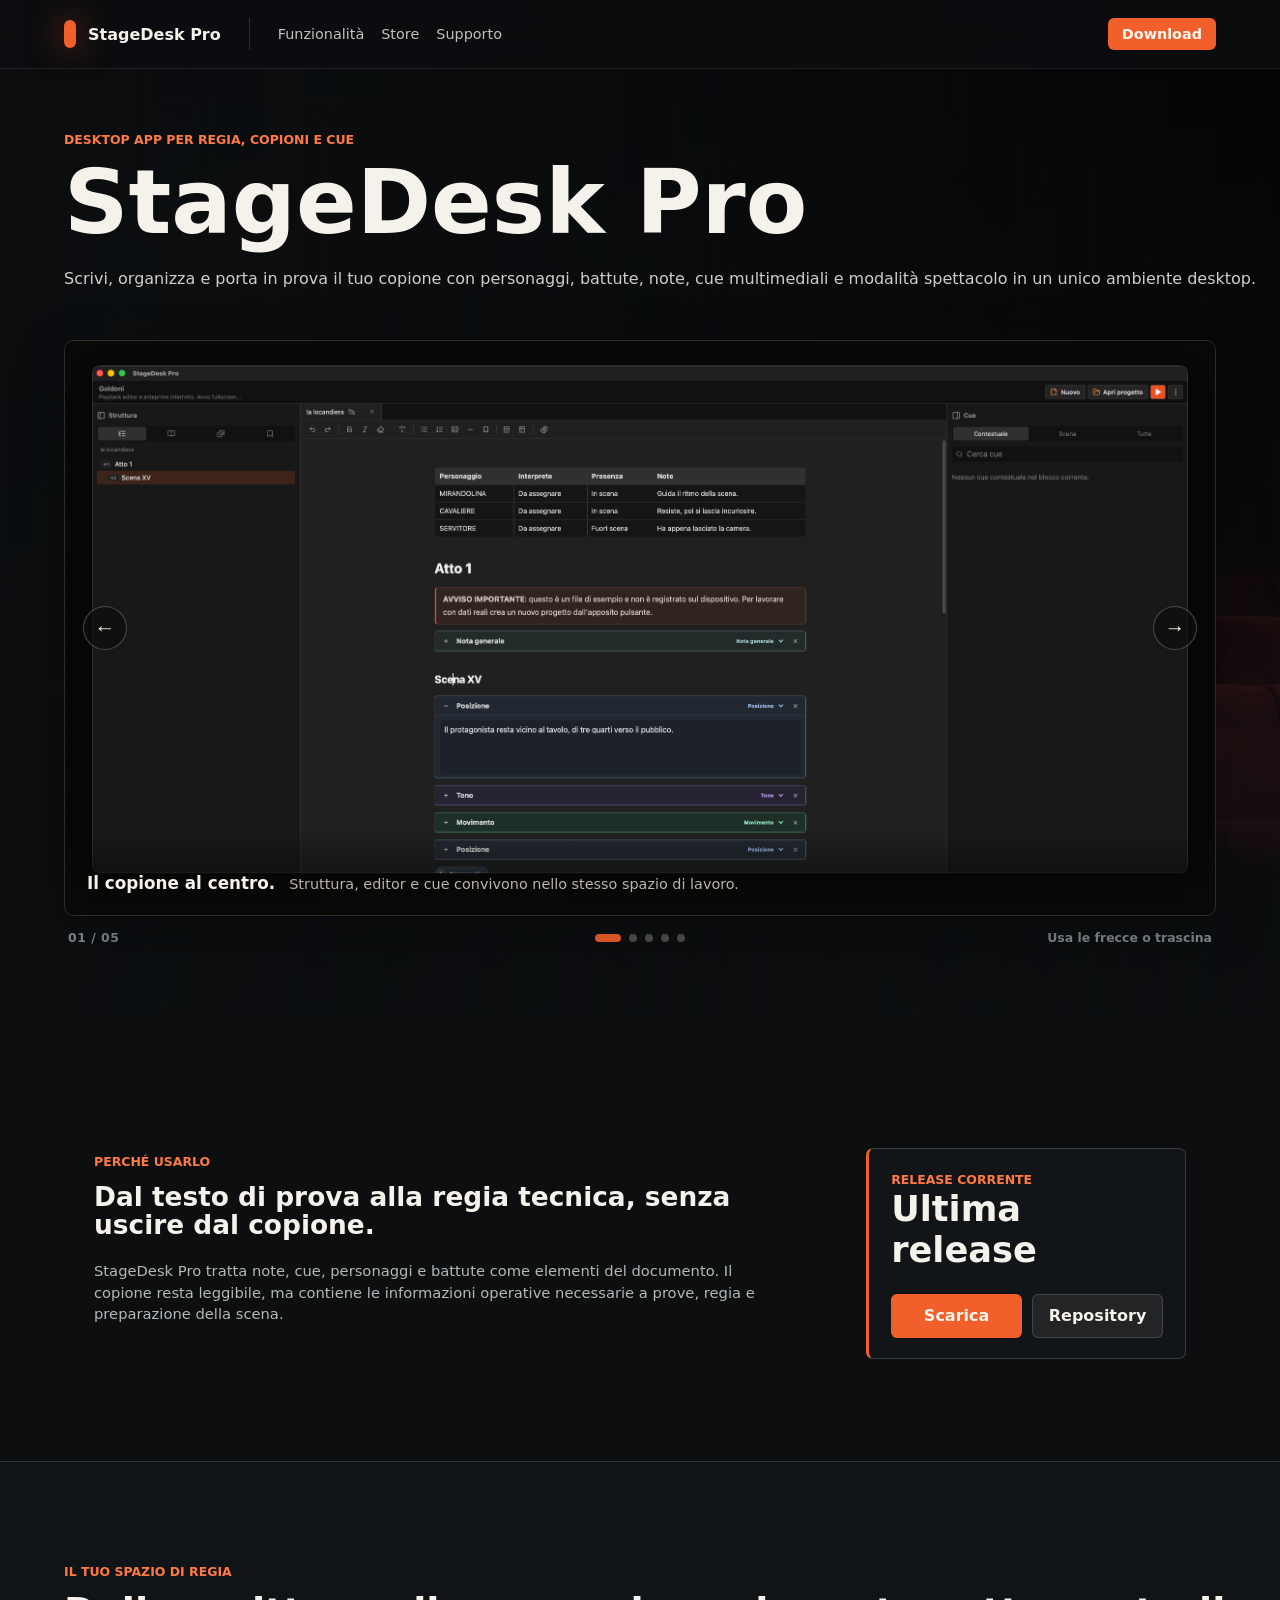
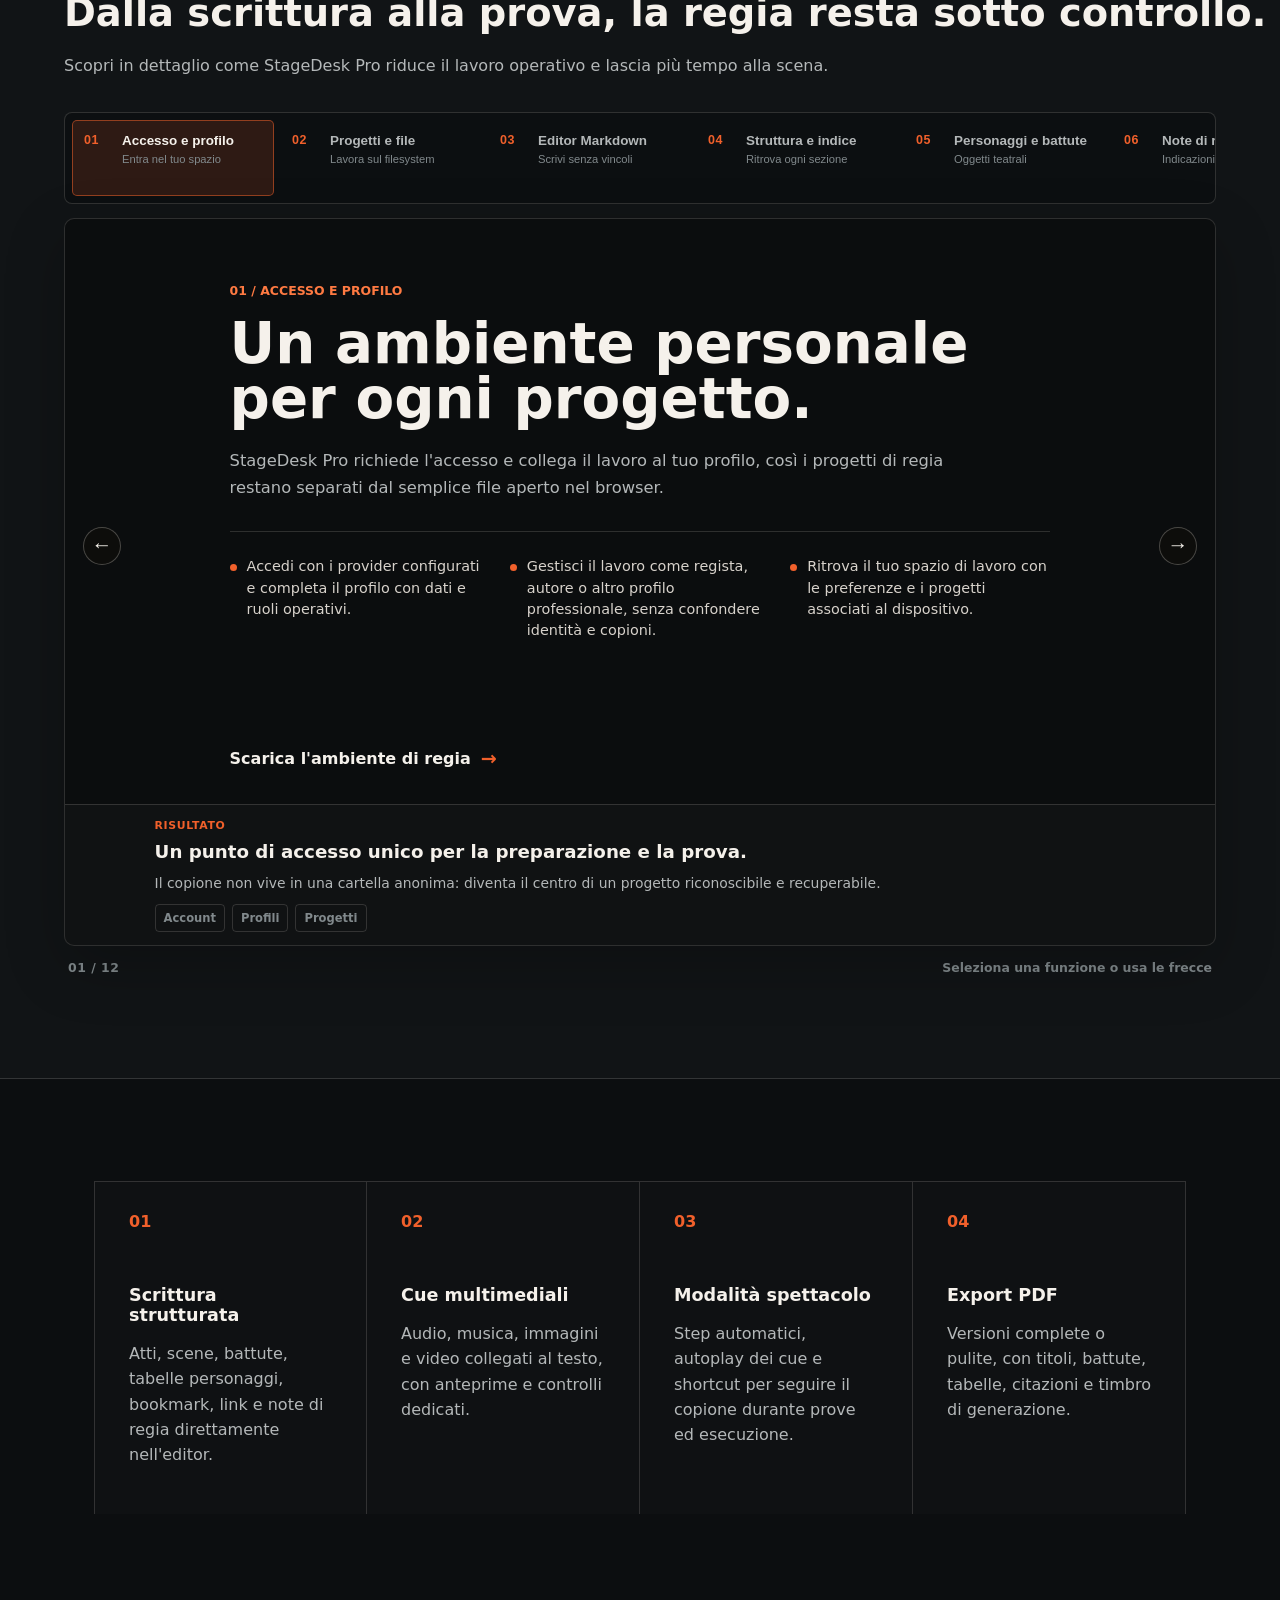
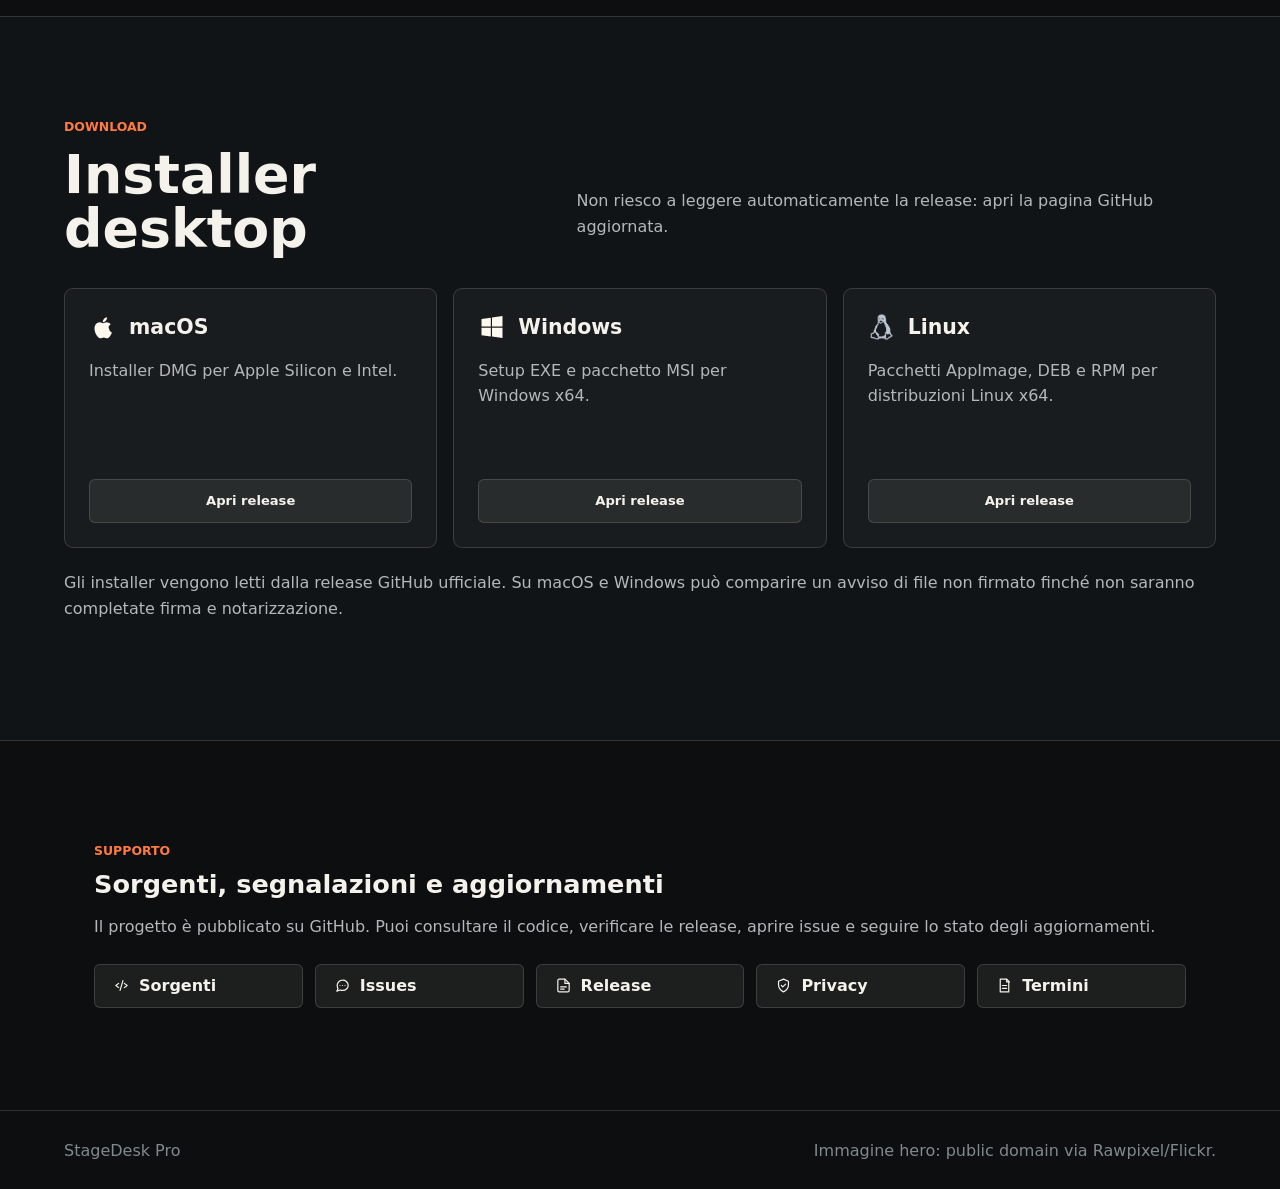
==== commit 561b628f: "Align footer with site header" ====
--- a/index.html
+++ b/index.html
@@ -15,7 +15,7 @@
     <meta property="og:type" content="website" />
     <title>StageDesk Pro</title>
     <link rel="icon" href="./assets/stagedesk-pro-icon.png" />
-    <link rel="stylesheet" href="./styles.css?v=20260717-2" />
+    <link rel="stylesheet" href="./styles.css?v=20260717-3" />
   </head>
   <body>
     <header class="site-header">
@@ -432,8 +432,10 @@
     </main>
 
     <footer>
-      <span>StageDesk Pro</span>
-      <span>Immagine hero: public domain via Rawpixel/Flickr.</span>
+      <div class="footer-inner">
+        <span>StageDesk Pro</span>
+        <span>Immagine hero: public domain via Rawpixel/Flickr.</span>
+      </div>
     </footer>
 
     <script src="./app.js" type="module"></script>
--- a/styles.css
+++ b/styles.css
@@ -876,12 +876,20 @@
 }
 
 footer {
-  display: flex;
+  padding: 0;
+  color: var(--faint);
+  border-top: 1px solid var(--line);
+}
+
+.footer-inner {
+  width: min(1220px, calc(100% - clamp(44px, 10vw, 144px)));
+  min-height: 78px;
+  margin-inline: auto;
+  display: flex;
+  align-items: center;
   justify-content: space-between;
   gap: 16px;
-  padding: 26px clamp(22px, 5vw, 72px);
-  color: var(--faint);
-  border-top: 1px solid var(--line);
+  padding-block: 26px;
 }
 
 .store-page {
@@ -1031,7 +1039,7 @@
 @media (max-width: 680px) {
   .site-header,
   .download-heading,
-  footer {
+  footer .footer-inner {
     align-items: flex-start;
     flex-direction: column;
   }
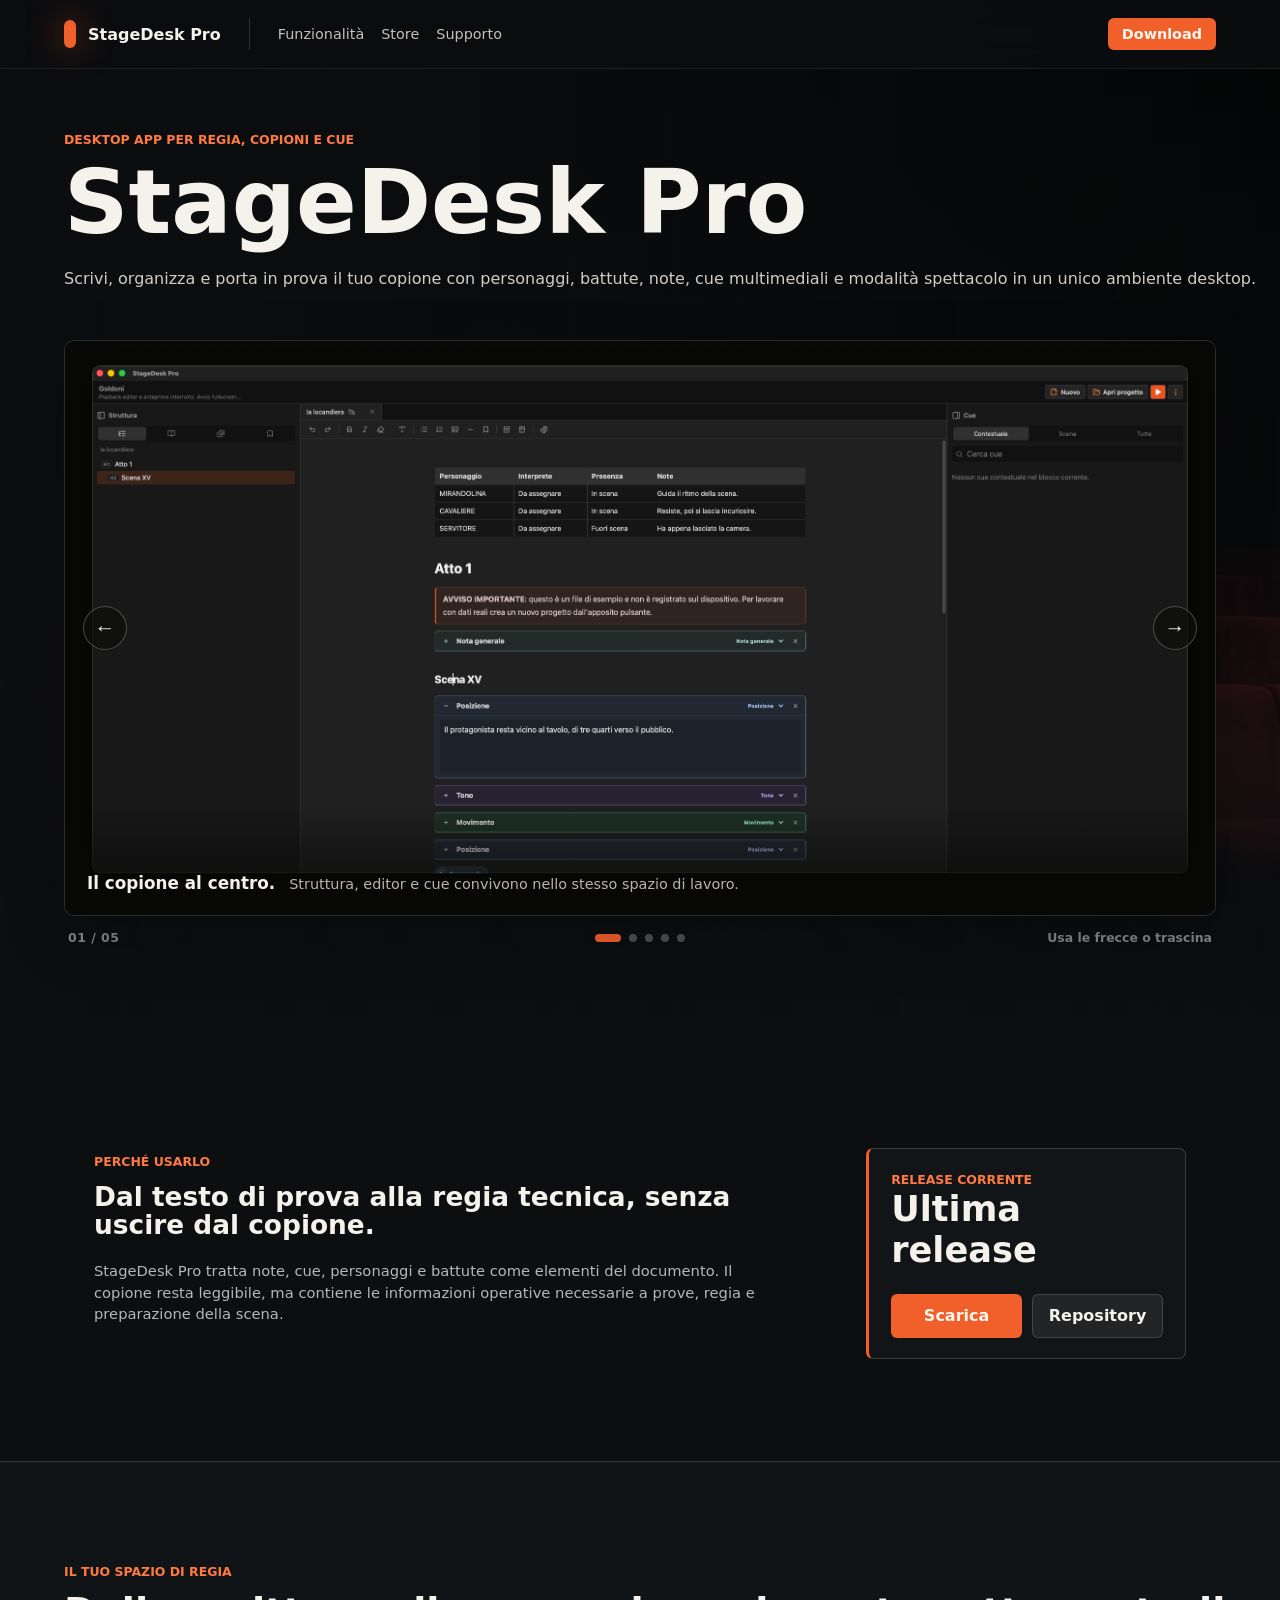
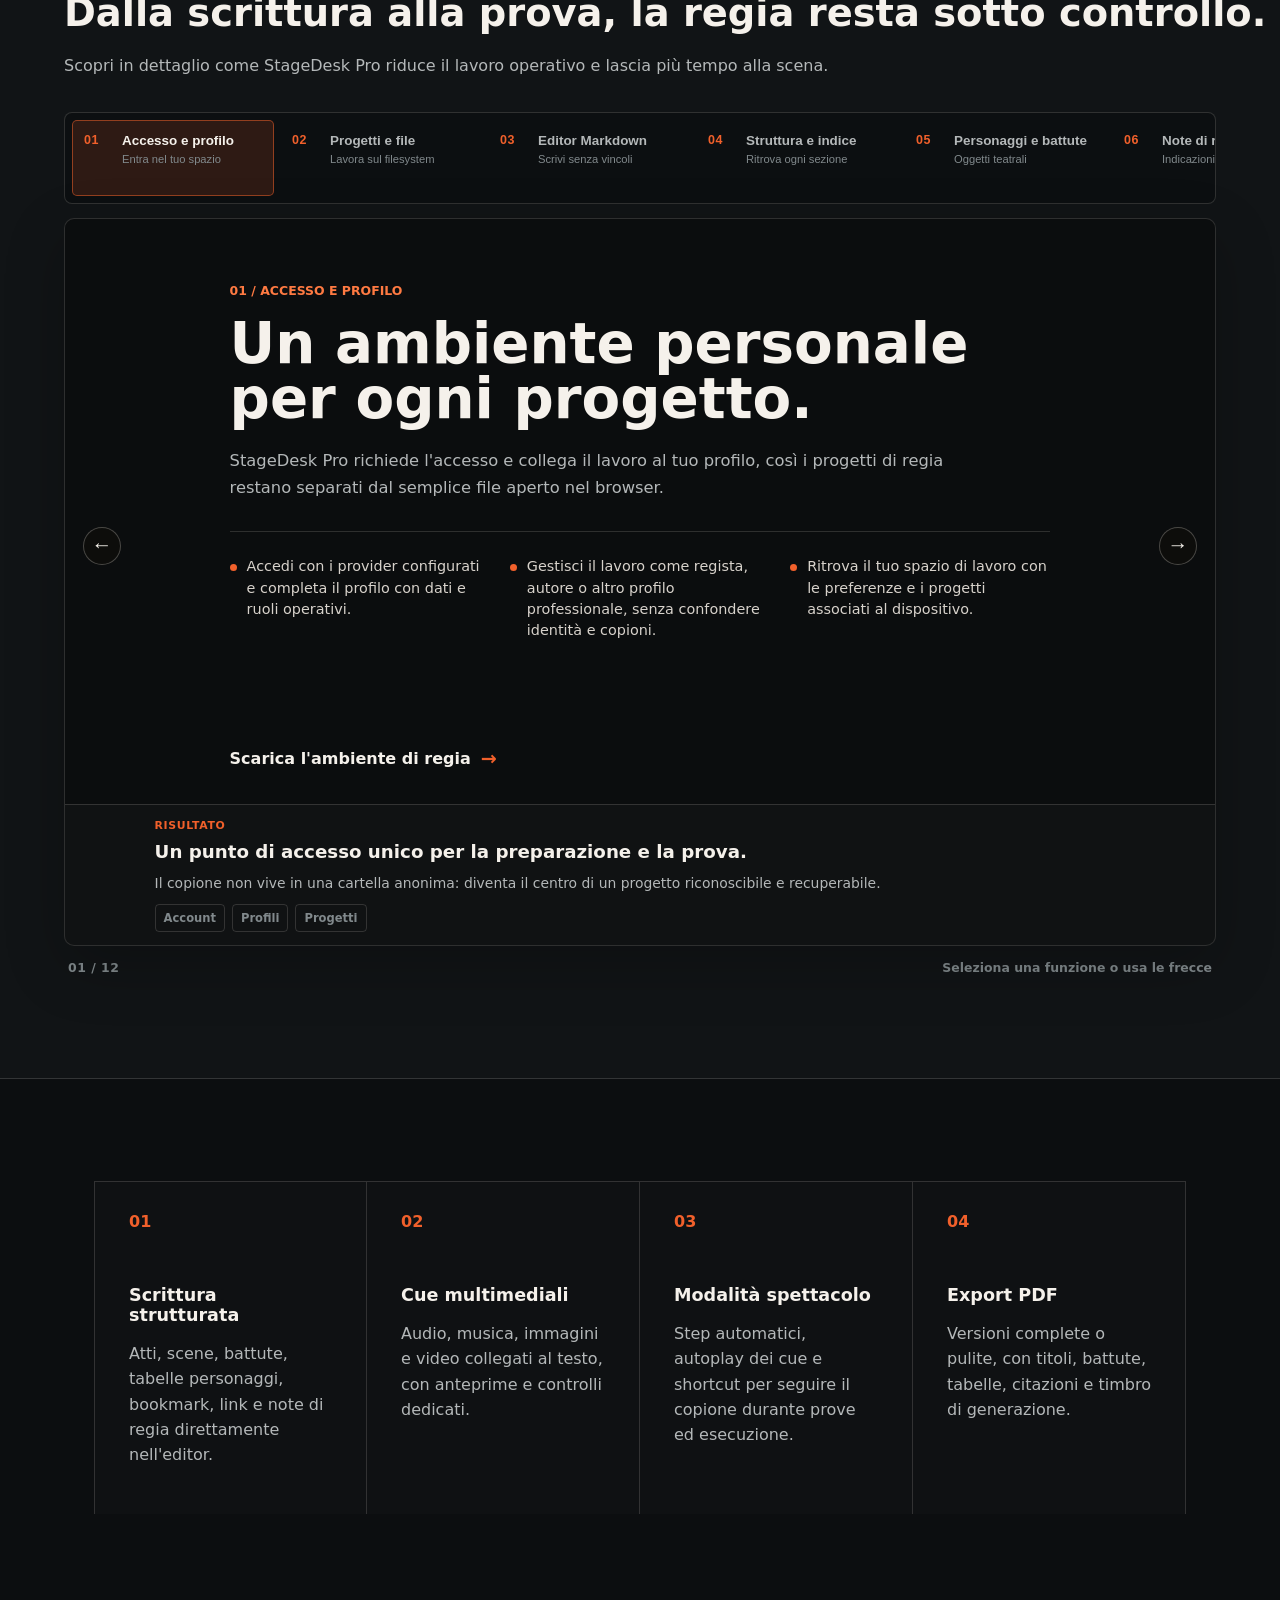
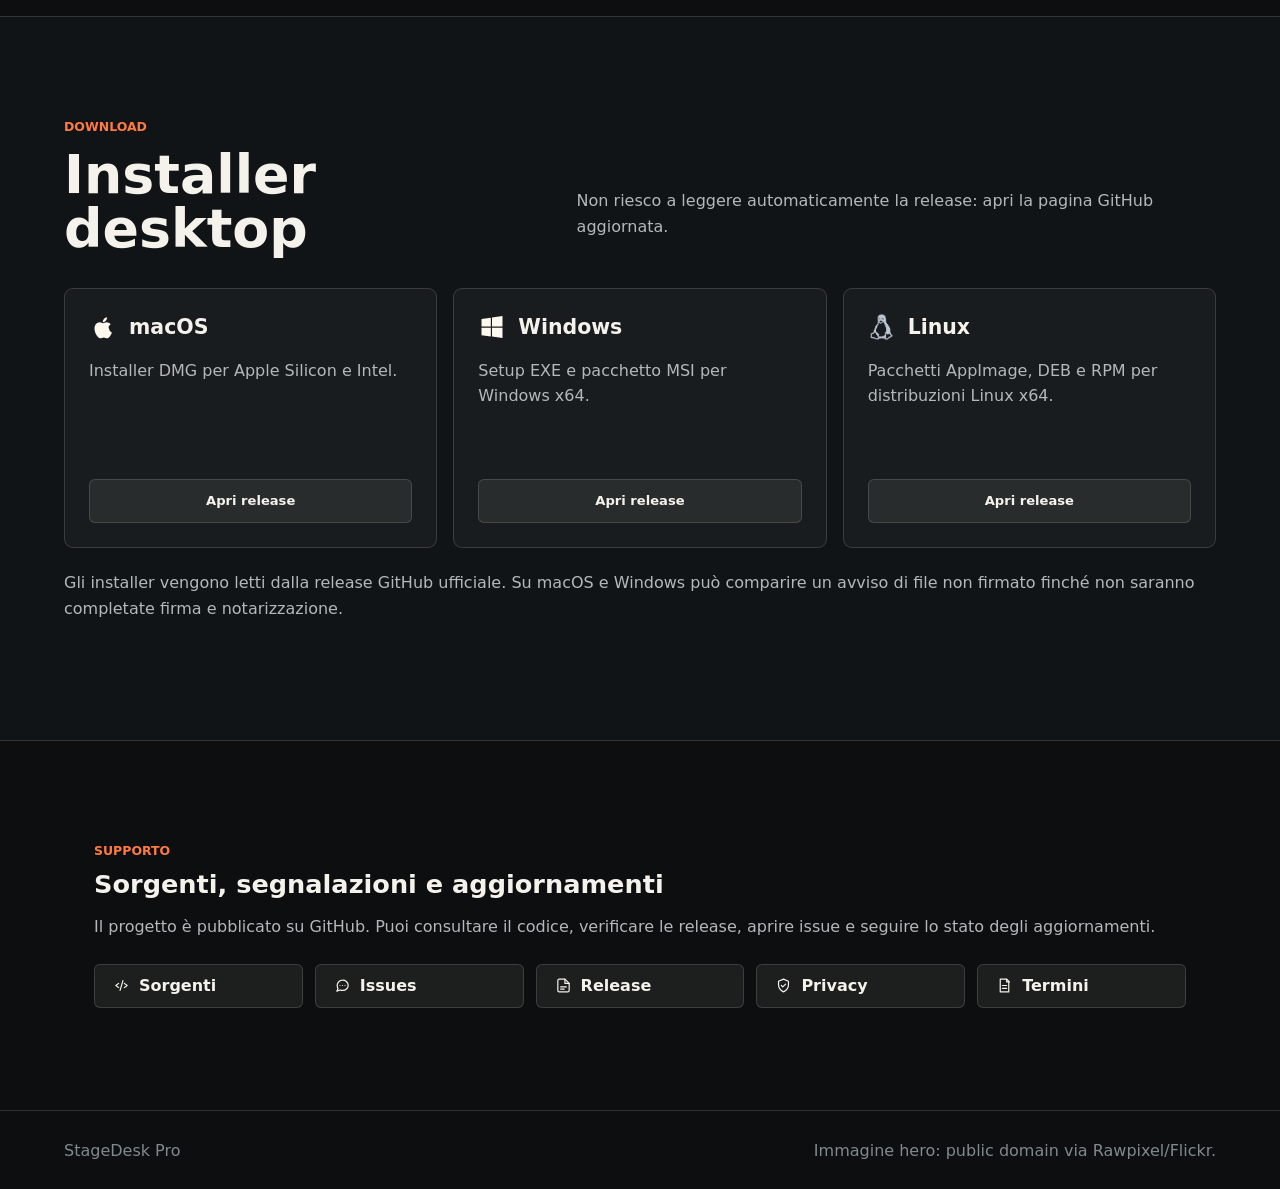
==== commit 455af270: "Increase carousel caption spacing" ====
--- a/index.html
+++ b/index.html
@@ -15,7 +15,7 @@
     <meta property="og:type" content="website" />
     <title>StageDesk Pro</title>
     <link rel="icon" href="./assets/stagedesk-pro-icon.png" />
-    <link rel="stylesheet" href="./styles.css?v=20260717-3" />
+    <link rel="stylesheet" href="./styles.css?v=20260717-4" />
   </head>
   <body>
     <header class="site-header">
--- a/styles.css
+++ b/styles.css
@@ -333,7 +333,7 @@
   display: flex;
   align-items: baseline;
   gap: 14px;
-  padding: 42px 28px 22px;
+  padding: 68px 28px 22px;
   background: linear-gradient(180deg, transparent, rgba(8, 8, 7, 0.92));
   color: var(--text);
 }
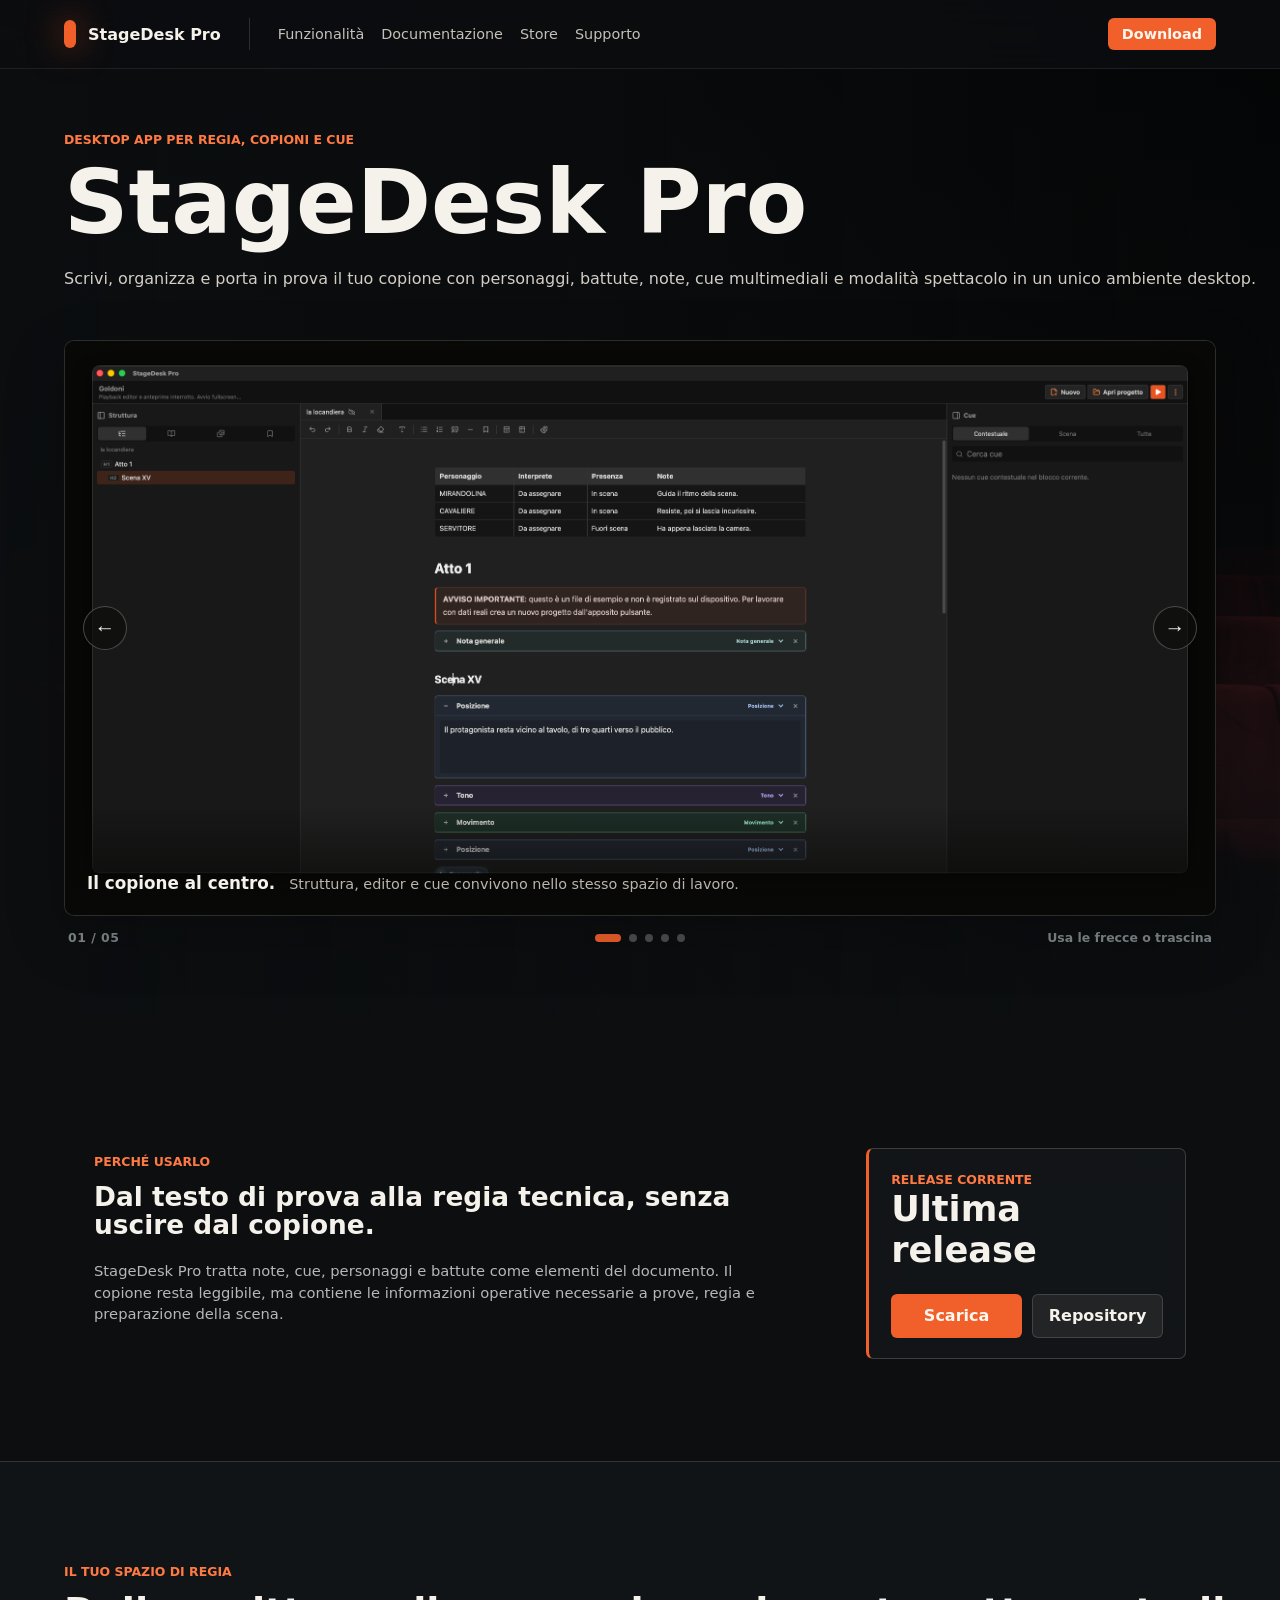
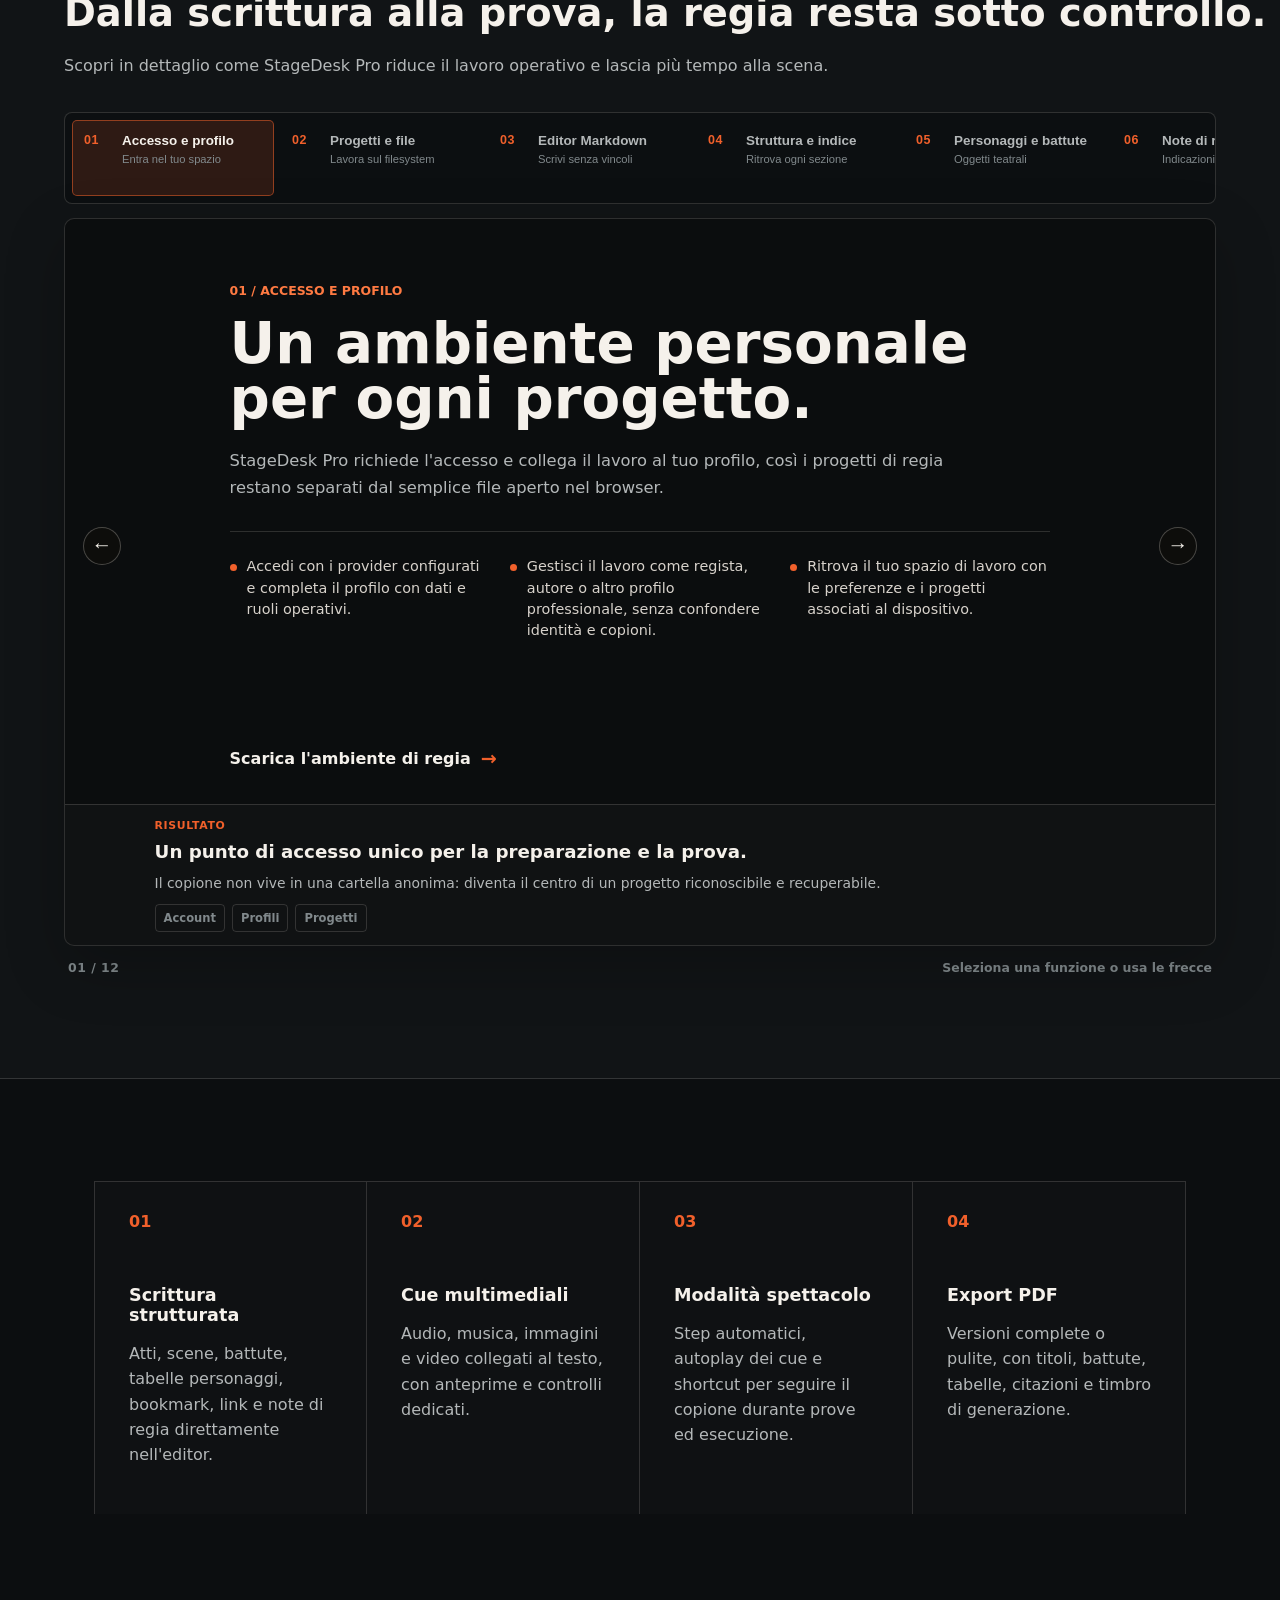
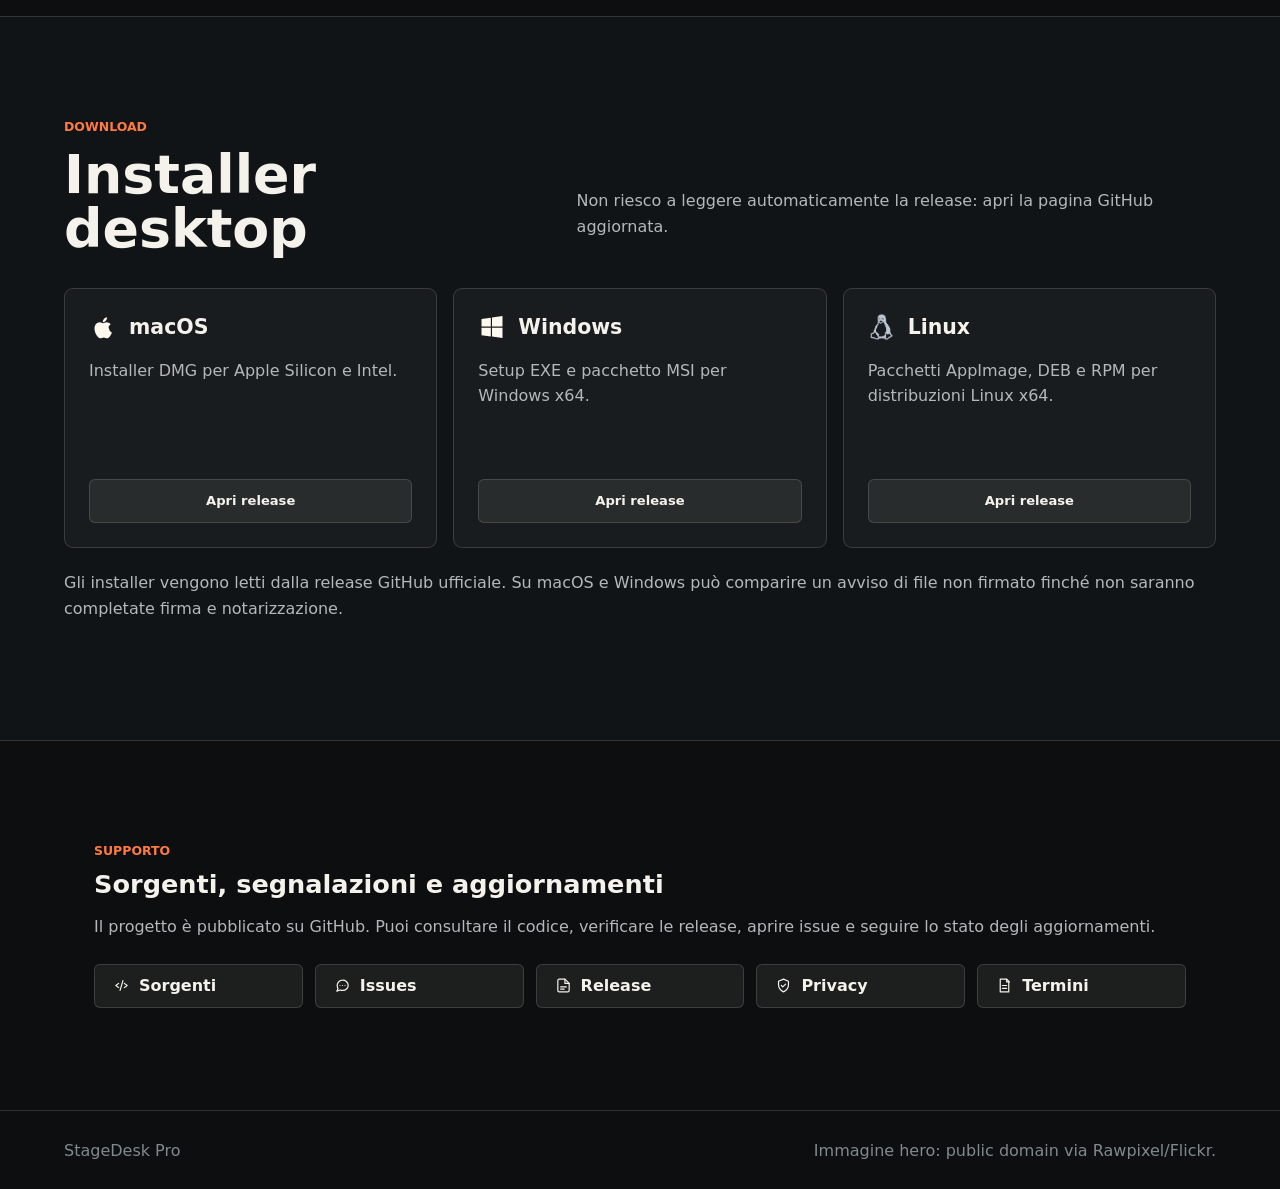
==== commit 6244b47b: "Link project documentation wiki" ====
--- a/index.html
+++ b/index.html
@@ -15,7 +15,7 @@
     <meta property="og:type" content="website" />
     <title>StageDesk Pro</title>
     <link rel="icon" href="./assets/stagedesk-pro-icon.png" />
-    <link rel="stylesheet" href="./styles.css?v=20260717-4" />
+    <link rel="stylesheet" href="./styles.css?v=20260717-5" />
   </head>
   <body>
     <header class="site-header">
@@ -27,6 +27,7 @@
           </a>
           <nav aria-label="Navigazione principale">
             <a href="#funzionalita-dettaglio">Funzionalità</a>
+            <a href="https://github.com/igelsomino/stagedesk-pro/wiki" target="_blank" rel="noreferrer">Documentazione</a>
             <a href="/store/">Store</a>
             <a href="#supporto">Supporto</a>
             <a id="header-download" class="support-nav-link" href="#download">Download</a>
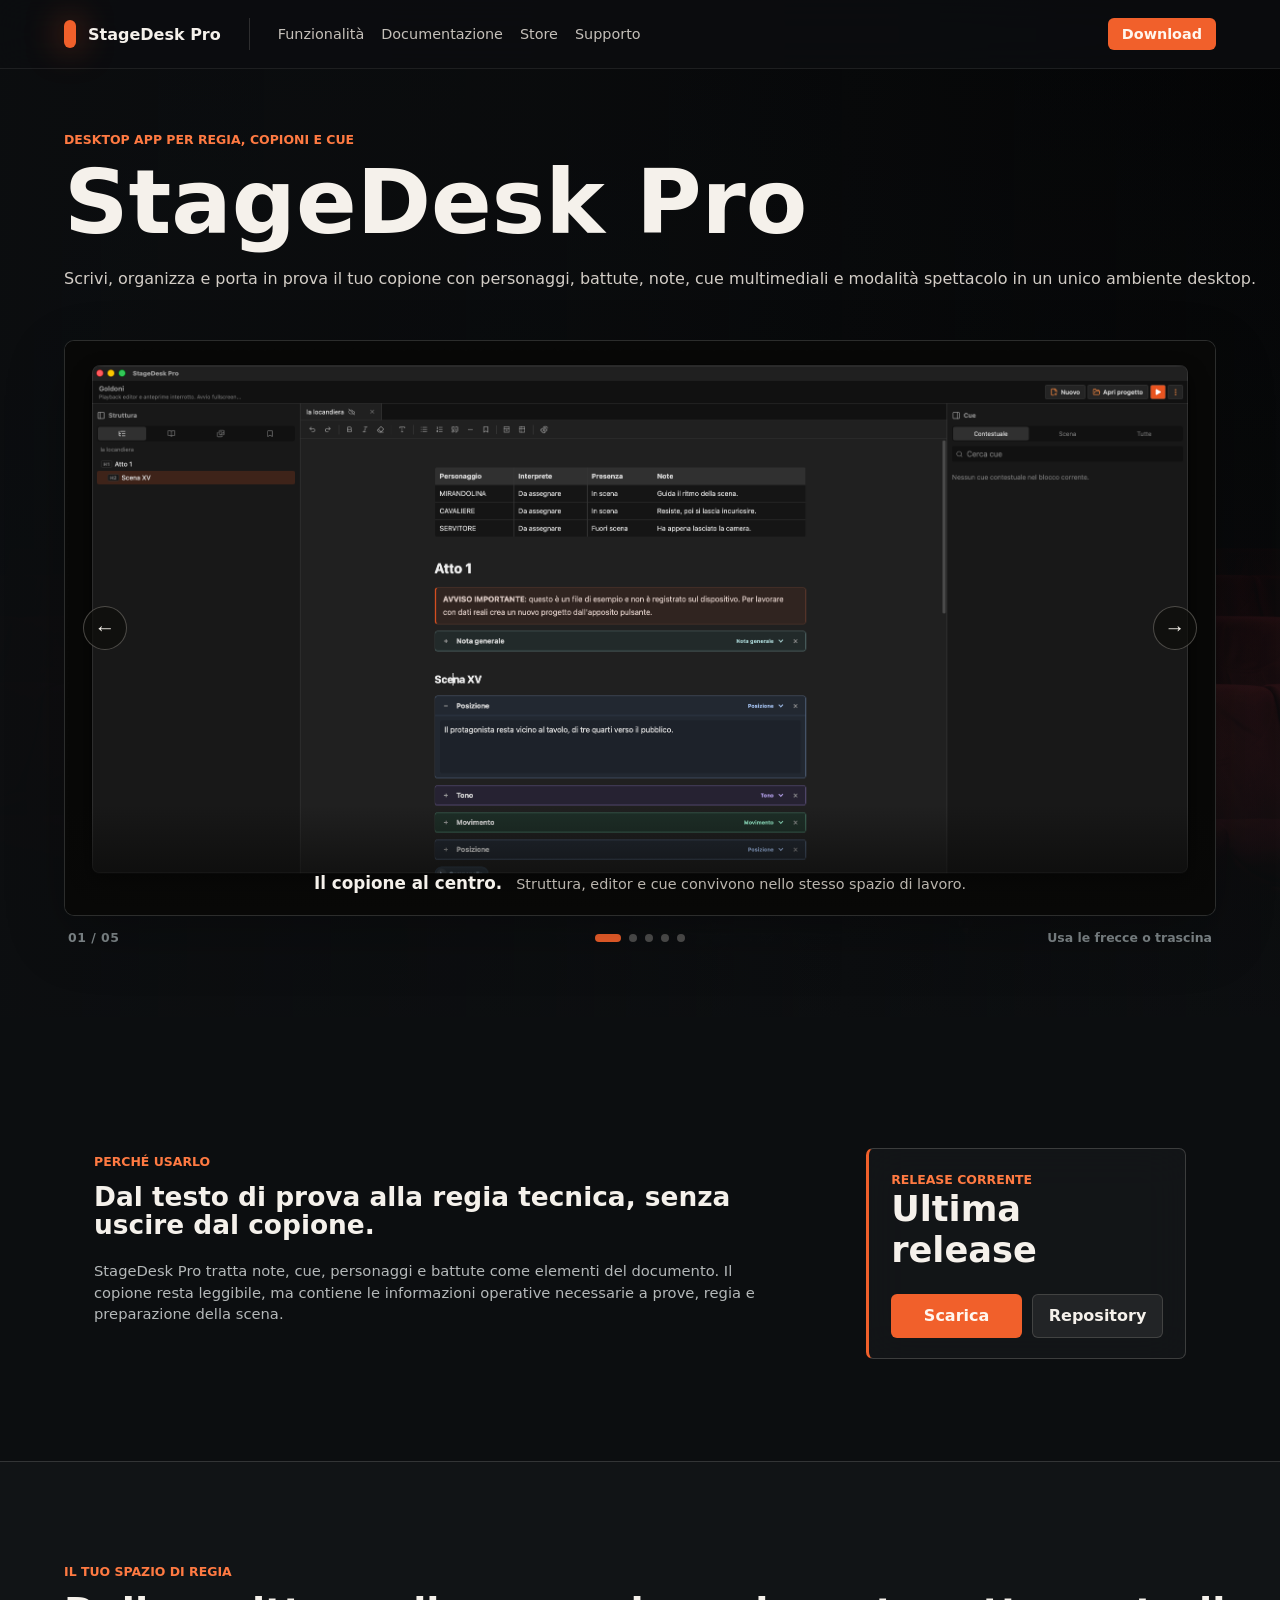
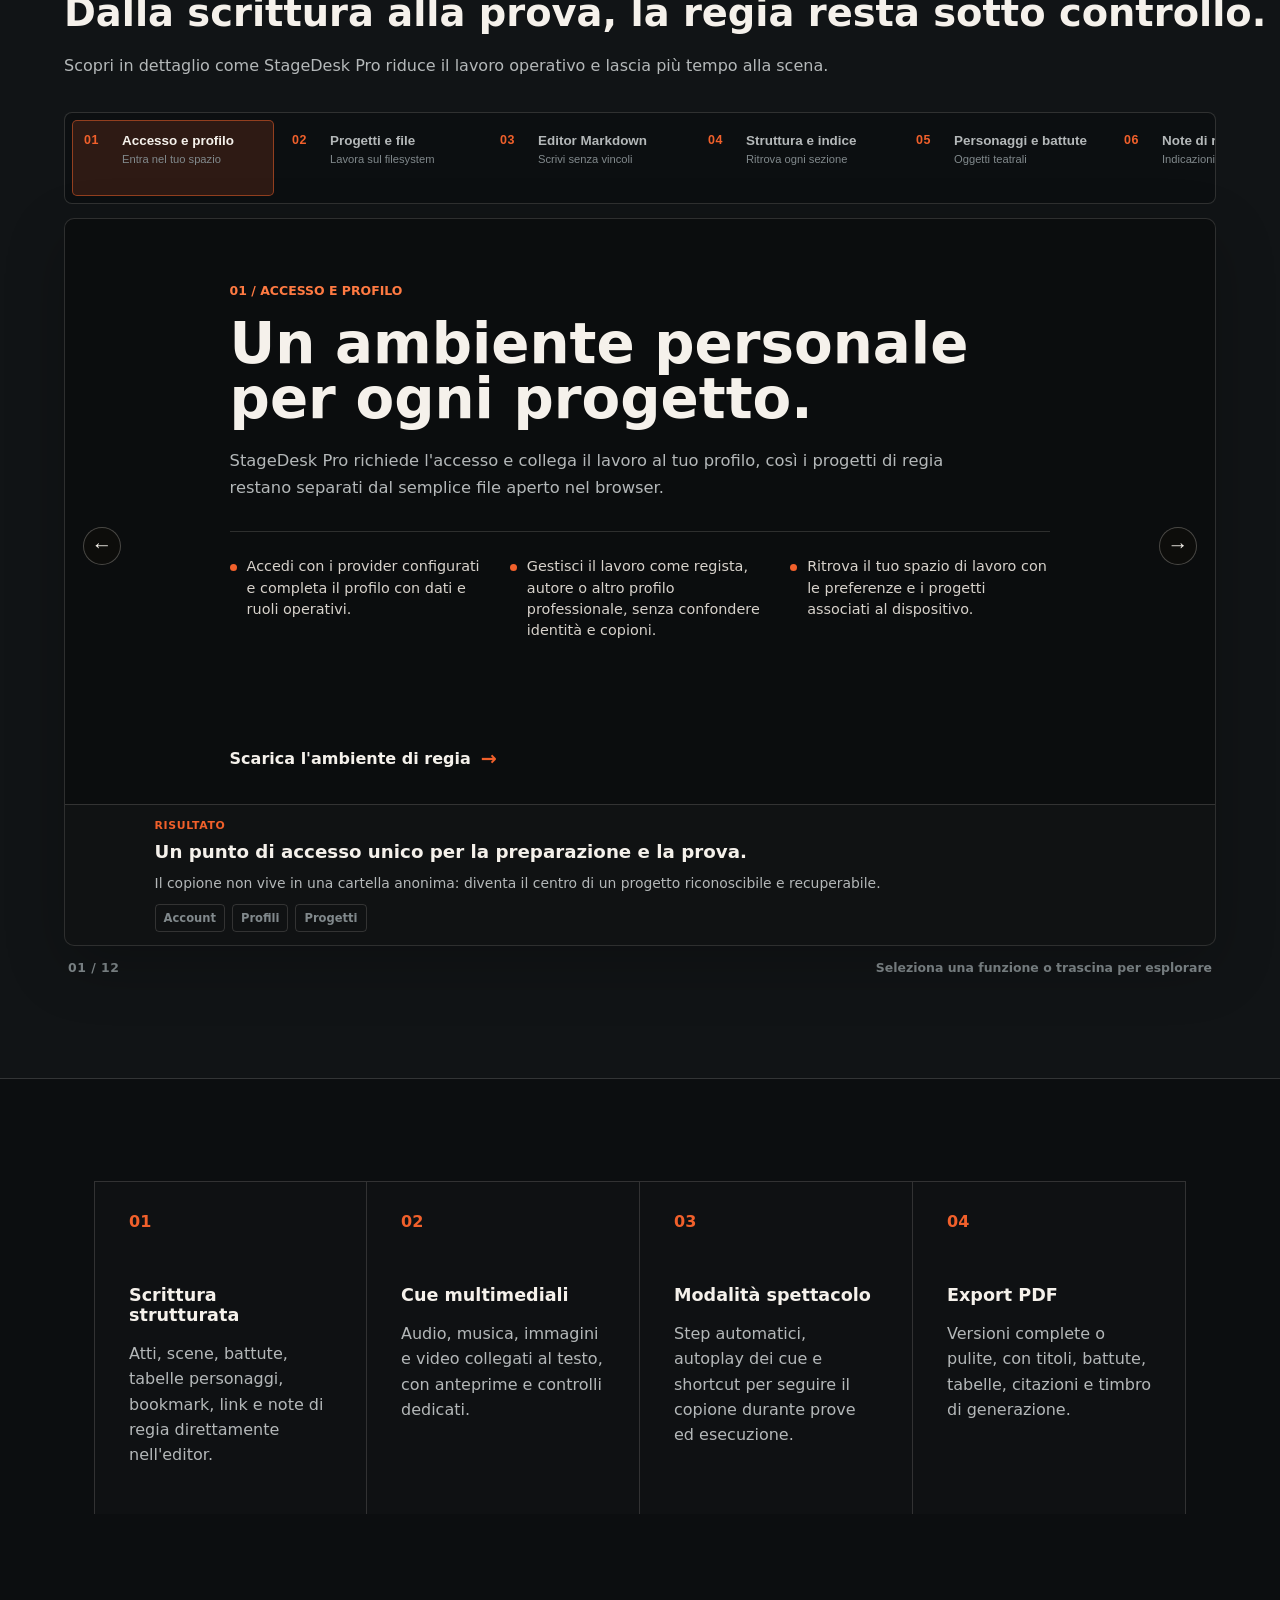
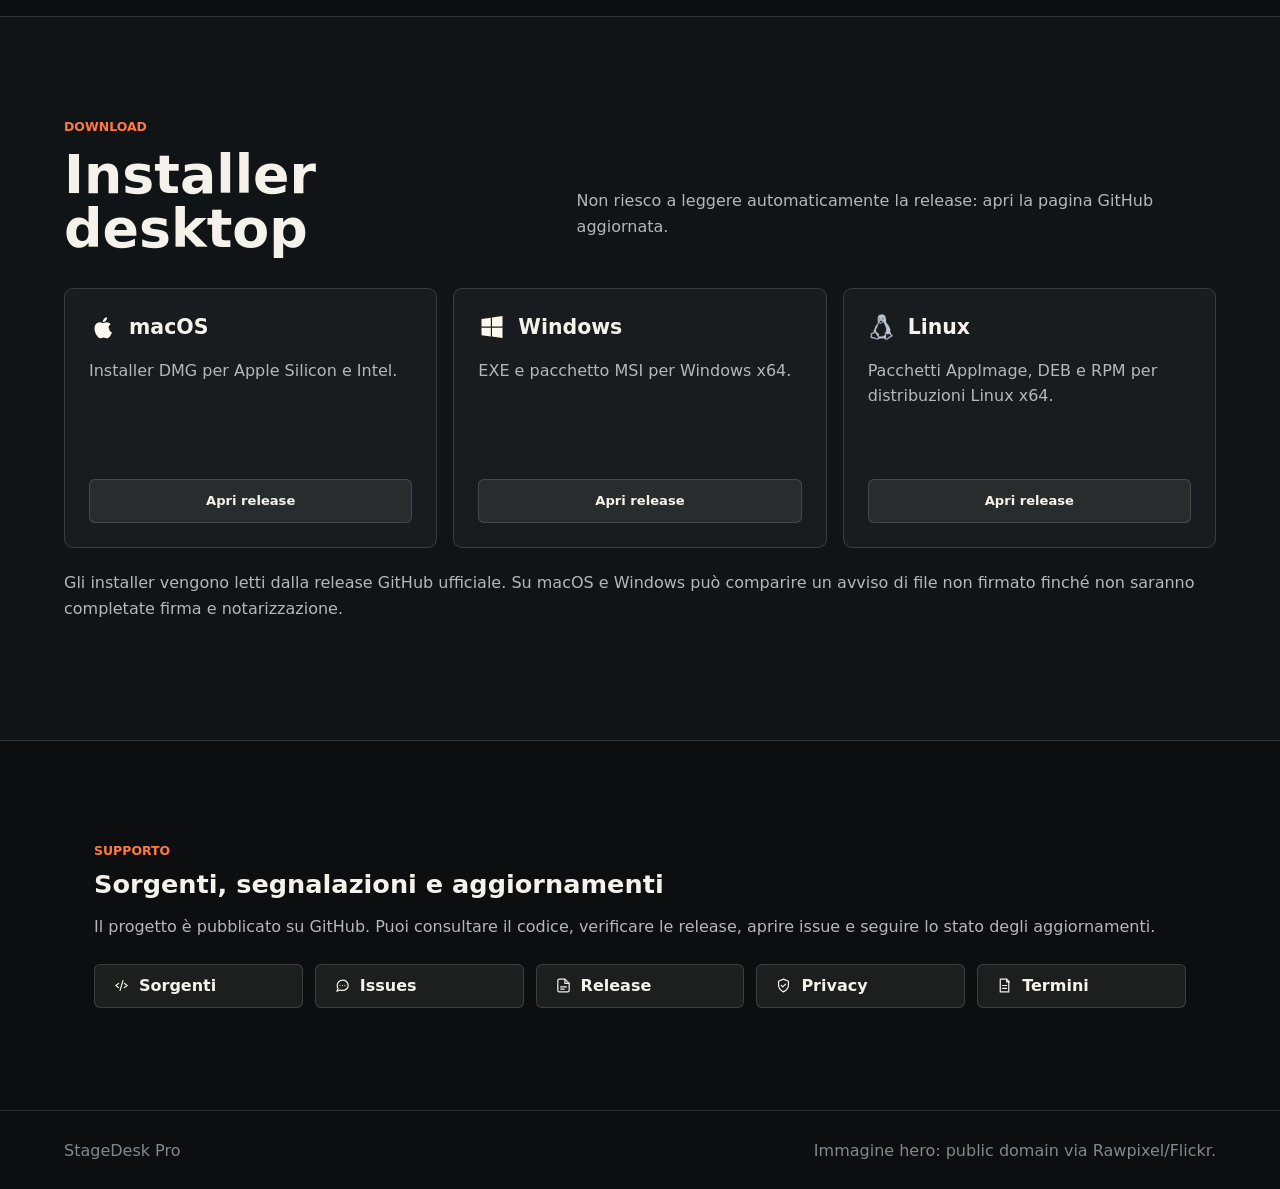
==== commit 772ad50e: "Improve mobile site navigation and feature carousel" ====
--- a/index.html
+++ b/index.html
@@ -15,17 +15,22 @@
     <meta property="og:type" content="website" />
     <title>StageDesk Pro</title>
     <link rel="icon" href="./assets/stagedesk-pro-icon.png" />
-    <link rel="stylesheet" href="./styles.css?v=20260717-5" />
+    <link rel="stylesheet" href="./styles.css?v=20260717-12" />
   </head>
   <body>
     <header class="site-header">
       <div class="header-inner">
         <div class="header-left">
-          <a class="brand" href="#top" aria-label="StageDesk Pro">
-            <span class="brand-mark"></span>
-            <span>StageDesk Pro</span>
-          </a>
-          <nav aria-label="Navigazione principale">
+          <div class="header-brand-row">
+            <a class="brand" href="#top" aria-label="StageDesk Pro">
+              <span class="brand-mark"></span>
+              <span>StageDesk Pro</span>
+            </a>
+            <button class="menu-toggle" type="button" aria-expanded="false" aria-controls="main-navigation" aria-label="Apri menu">
+              <span></span><span></span><span></span>
+            </button>
+          </div>
+          <nav id="main-navigation" aria-label="Navigazione principale">
             <a href="#funzionalita-dettaglio">Funzionalità</a>
             <a href="https://github.com/igelsomino/stagedesk-pro/wiki" target="_blank" rel="noreferrer">Documentazione</a>
             <a href="/store/">Store</a>
@@ -354,7 +359,7 @@
             </div>
             <div class="feature-carousel-footer">
               <span class="carousel-counter" data-carousel-counter>01 / 12</span>
-              <span class="carousel-hint">Seleziona una funzione o usa le frecce</span>
+              <span class="carousel-hint">Seleziona una funzione o trascina per esplorare</span>
             </div>
           </div>
         </div>
@@ -439,6 +444,6 @@
       </div>
     </footer>
 
-    <script src="./app.js" type="module"></script>
+    <script src="./app.js?v=20260717-2" type="module"></script>
   </body>
 </html>
--- a/styles.css
+++ b/styles.css
@@ -332,10 +332,12 @@
   left: 0;
   display: flex;
   align-items: baseline;
+  justify-content: center;
   gap: 14px;
   padding: 68px 28px 22px;
   background: linear-gradient(180deg, transparent, rgba(8, 8, 7, 0.92));
   color: var(--text);
+  text-align: center;
 }
 
 .carousel-slide figcaption strong {
@@ -1105,6 +1107,7 @@
   .carousel-slide figcaption {
     display: block;
     padding: 44px 18px 16px;
+    text-align: center;
   }
 
   .carousel-slide figcaption span {
@@ -1496,6 +1499,7 @@
   }
 
   .feature-slide-copy {
+    flex: 0 0 auto;
     padding: 34px 22px 30px;
   }
 
@@ -1541,6 +1545,16 @@
   align-items: center;
   gap: 28px;
   min-width: 0;
+}
+
+.header-brand-row {
+  display: flex;
+  align-items: center;
+  gap: 16px;
+}
+
+.menu-toggle {
+  display: none;
 }
 
 .header-left nav {
@@ -1660,6 +1674,10 @@
     align-items: stretch;
     flex-direction: column;
     gap: 14px;
+  }
+
+  .header-brand-row {
+    justify-content: space-between;
   }
 
   .header-left nav {
@@ -1844,6 +1862,7 @@
   align-content: start;
   gap: 10px;
   min-height: 0;
+  margin-top: auto;
   padding: 14px clamp(26px, 7vw, 94px) 14px;
 }
 
@@ -1959,6 +1978,65 @@
 @media (max-width: 680px) {
   .support-nav-link {
     margin-left: 0;
+    padding: 7px 12px;
+  }
+
+  .header-left {
+    gap: 10px;
+  }
+
+  .header-left nav {
+    gap: 8px 12px;
+    padding-top: 10px;
+    display: none;
+  }
+
+  .header-left nav.is-open {
+    display: flex;
+  }
+
+  .menu-toggle {
+    display: grid;
+    width: 38px;
+    height: 38px;
+    flex: 0 0 38px;
+    place-content: center;
+    gap: 4px;
+    padding: 0;
+    border: 1px solid var(--line);
+    border-radius: 6px;
+    background: transparent;
+    color: var(--text);
+    cursor: pointer;
+  }
+
+  .menu-toggle span {
+    display: block;
+    width: 16px;
+    height: 2px;
+    border-radius: 2px;
+    background: currentColor;
+    transition: transform 160ms ease, opacity 160ms ease;
+  }
+
+  .menu-toggle[aria-expanded="true"] span:nth-child(1) {
+    transform: translateY(6px) rotate(45deg);
+  }
+
+  .menu-toggle[aria-expanded="true"] span:nth-child(2) {
+    opacity: 0;
+  }
+
+  .menu-toggle[aria-expanded="true"] span:nth-child(3) {
+    transform: translateY(-6px) rotate(-45deg);
+  }
+
+  body.mobile-menu-open .hero-inner {
+    padding-top: 172px;
+  }
+
+  .header-left nav a {
+    font-size: 0.84rem;
   }
 
   .support-heading {
@@ -1979,6 +2057,25 @@
     flex-basis: auto;
   }
 
+  .showcase-heading {
+    margin-bottom: 24px;
+  }
+
+  .showcase-heading h2 {
+    font-size: clamp(1.75rem, 8vw, 2.2rem);
+    line-height: 1.04;
+  }
+
+  .showcase-heading > p {
+    margin-top: 14px;
+    font-size: 0.94rem;
+    line-height: 1.5;
+  }
+
+  .feature-carousel-nav {
+    display: none;
+  }
+
   .intro .release-card {
     align-items: stretch;
     flex-direction: column;
@@ -1999,7 +2096,30 @@
     min-height: 0;
   }
 
+  .feature-slide-copy {
+    flex: 0 0 auto;
+  }
+
   .feature-slide-aside {
+    display: block;
+    grid-template-columns: none;
+    grid-template-rows: none;
     min-height: 0;
-  }
-}
+    margin-top: auto;
+    padding: 24px 22px 28px;
+  }
+
+  .feature-slide-aside strong,
+  .feature-slide-aside p {
+    display: block;
+    margin-top: 10px;
+  }
+
+  .feature-aside-tags {
+    margin-top: 18px;
+  }
+
+  .feature-carousel .carousel-control {
+    display: none;
+  }
+}
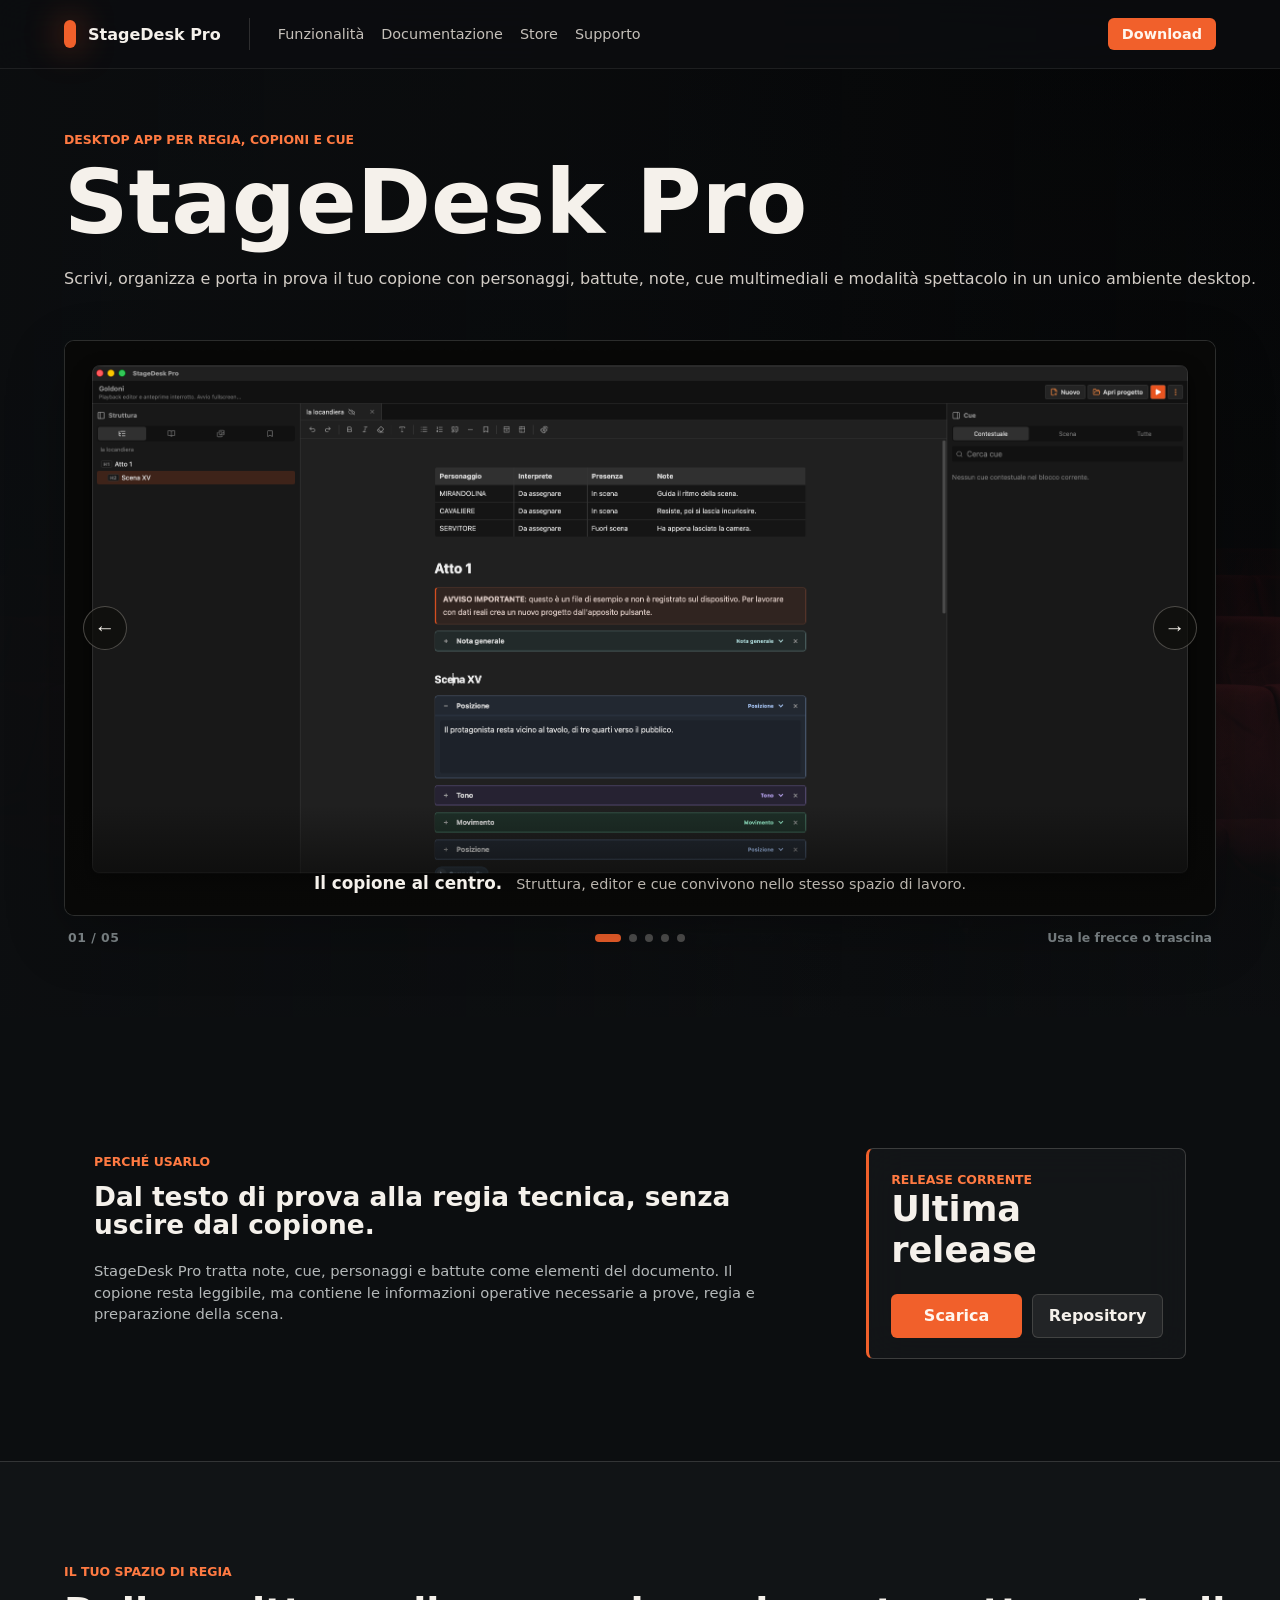
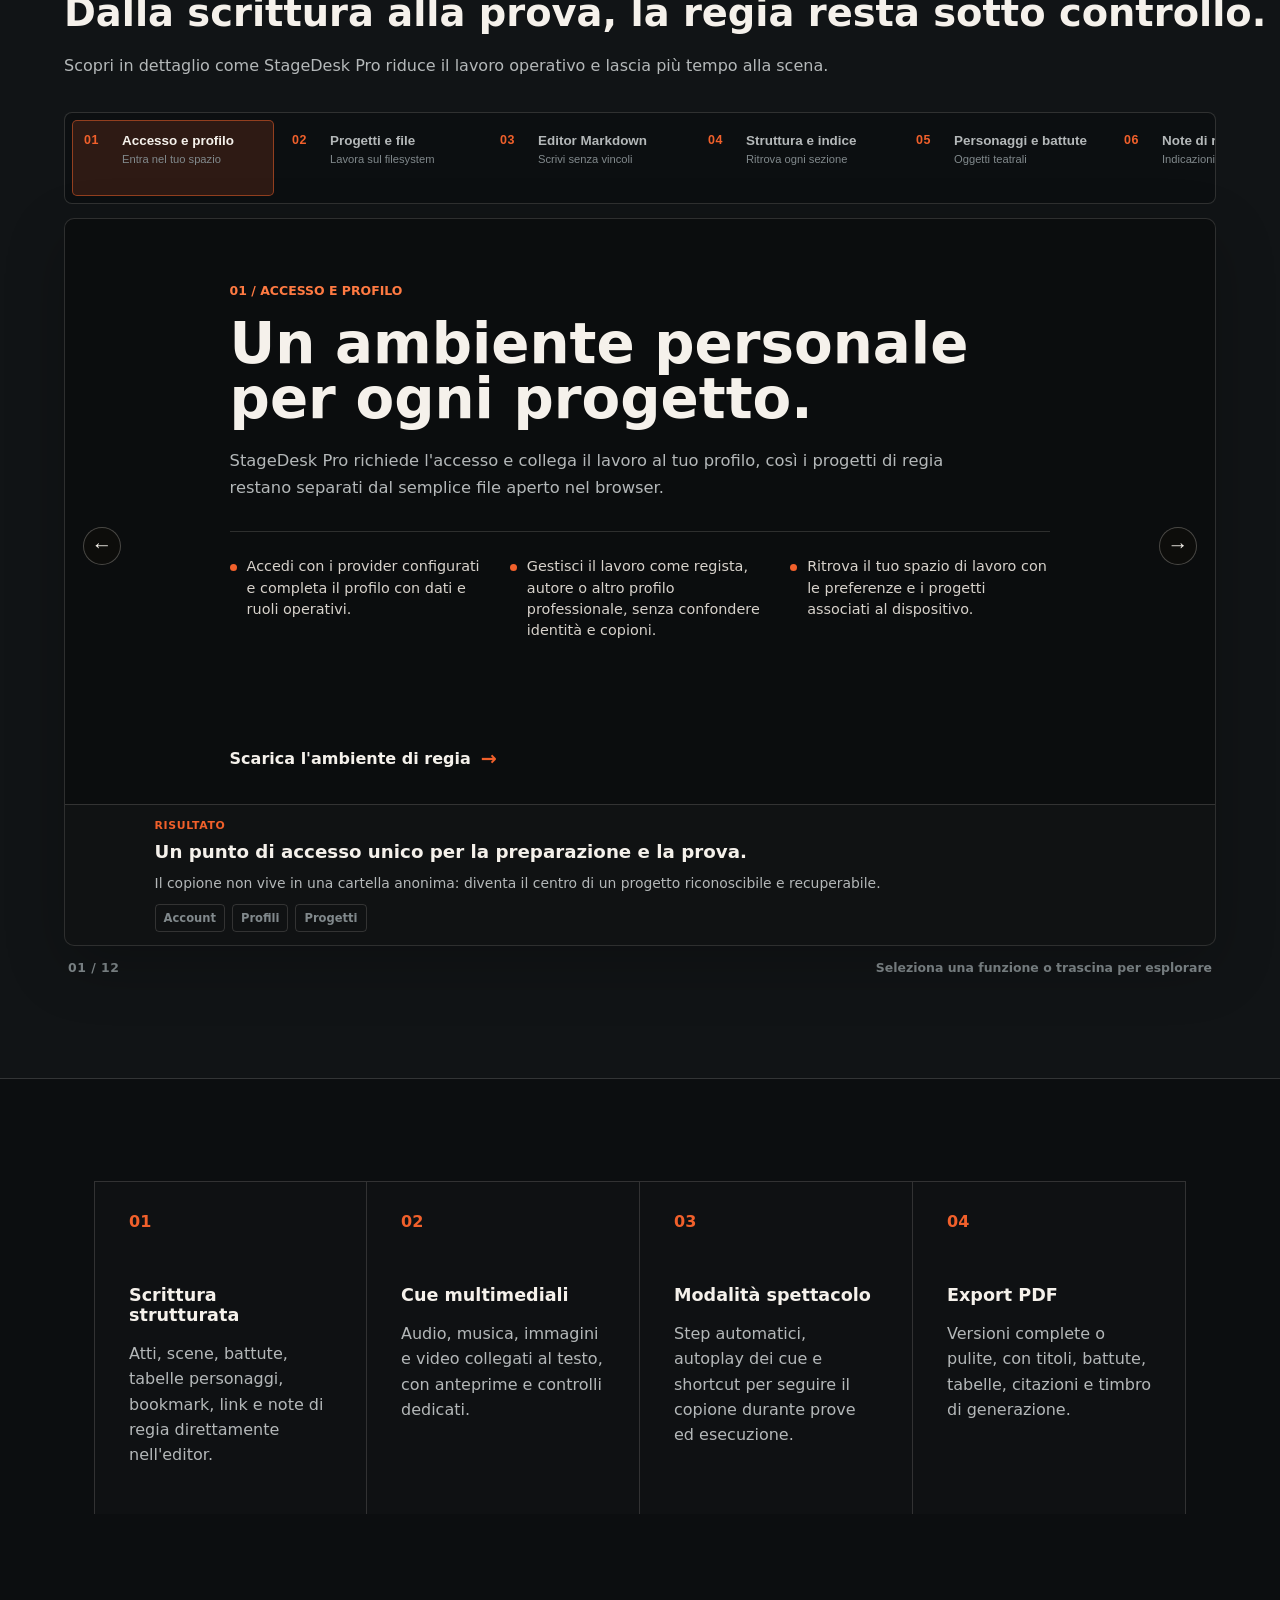
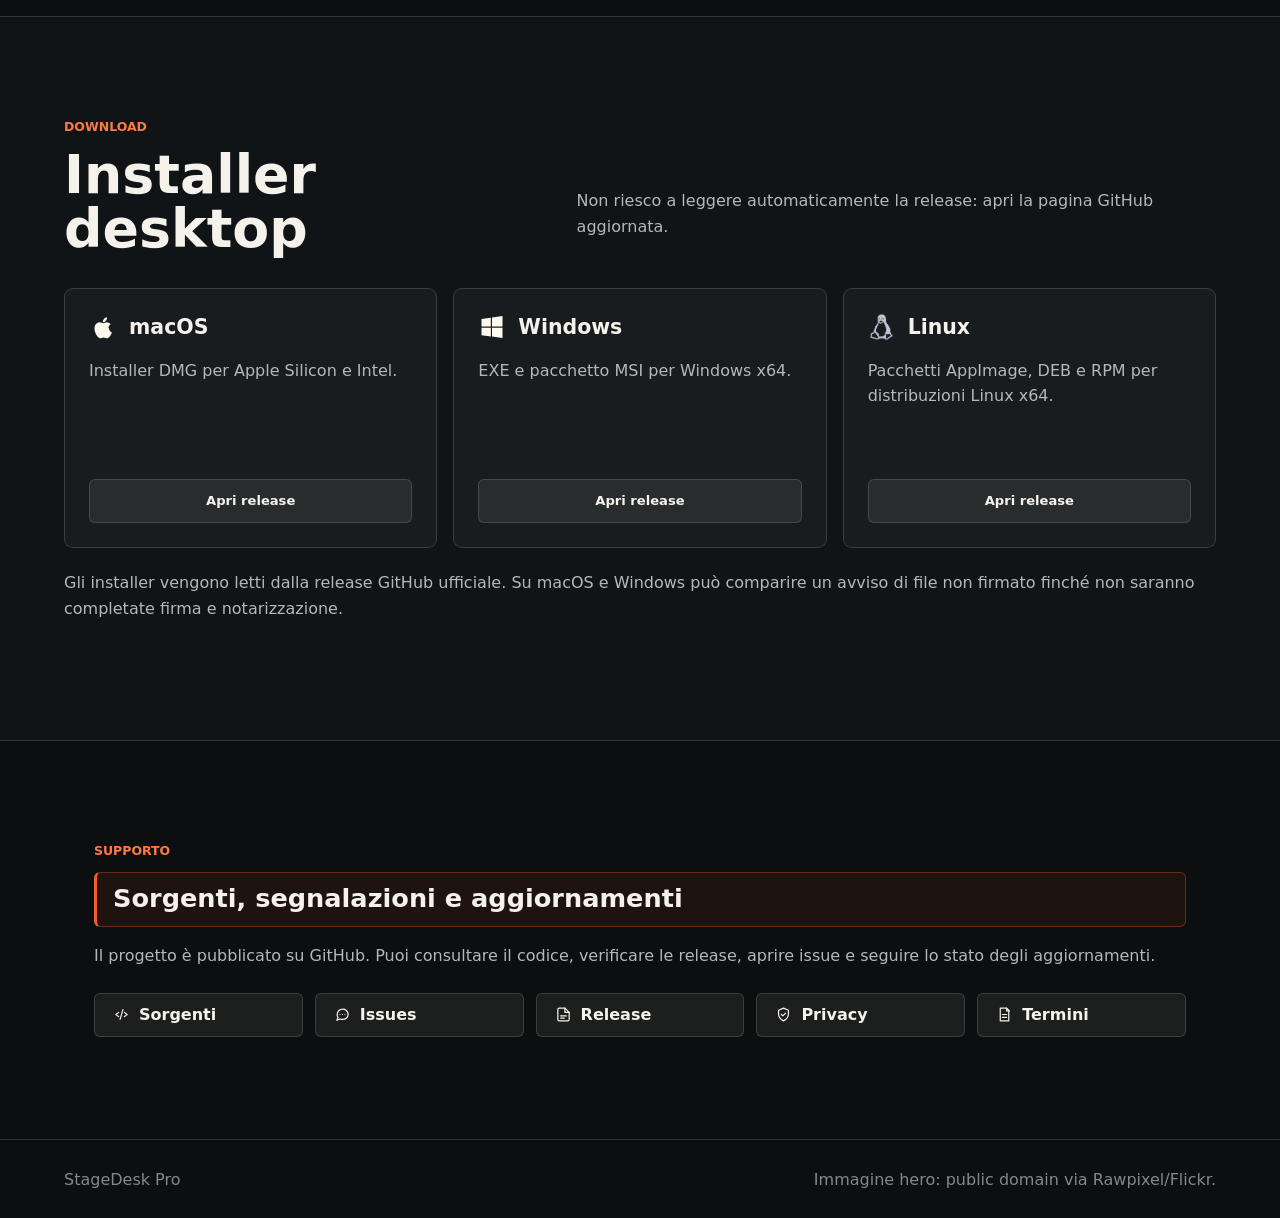
==== commit 38918185: "Adjust support heading background" ====
--- a/index.html
+++ b/index.html
@@ -15,7 +15,7 @@
     <meta property="og:type" content="website" />
     <title>StageDesk Pro</title>
     <link rel="icon" href="./assets/stagedesk-pro-icon.png" />
-    <link rel="stylesheet" href="./styles.css?v=20260717-12" />
+    <link rel="stylesheet" href="./styles.css?v=20260717-14" />
   </head>
   <body>
     <header class="site-header">
@@ -405,8 +405,10 @@
 
       <section id="supporto" class="section support">
         <div>
-          <div class="section-kicker">Supporto</div>
-          <h2 class="support-heading">Sorgenti, segnalazioni e aggiornamenti</h2>
+          <div class="support-title-row">
+            <div class="section-kicker">Supporto</div>
+            <h2 class="support-heading">Sorgenti, segnalazioni e aggiornamenti</h2>
+          </div>
           <p>
             Il progetto è pubblicato su GitHub. Puoi consultare il codice, verificare le release, aprire issue e
             seguire lo stato degli aggiornamenti.
--- a/styles.css
+++ b/styles.css
@@ -1944,6 +1944,18 @@
   white-space: nowrap;
 }
 
+.support-title-row {
+  display: block;
+}
+
+.support-title-row .support-heading {
+  padding: 13px 16px 14px;
+  border: 1px solid rgba(255, 91, 31, 0.34);
+  border-left: 3px solid var(--accent);
+  border-radius: 6px;
+  background: rgba(255, 91, 31, 0.08);
+}
+
 .download-card .asset-list {
   display: flex;
   flex-wrap: wrap;
@@ -2043,6 +2055,14 @@
     white-space: normal;
   }
 
+  .support-title-row {
+    display: block;
+  }
+
+  .support-title-row .support-heading {
+    margin-top: 7px;
+  }
+
   .support-links {
     grid-template-columns: 1fr;
   }
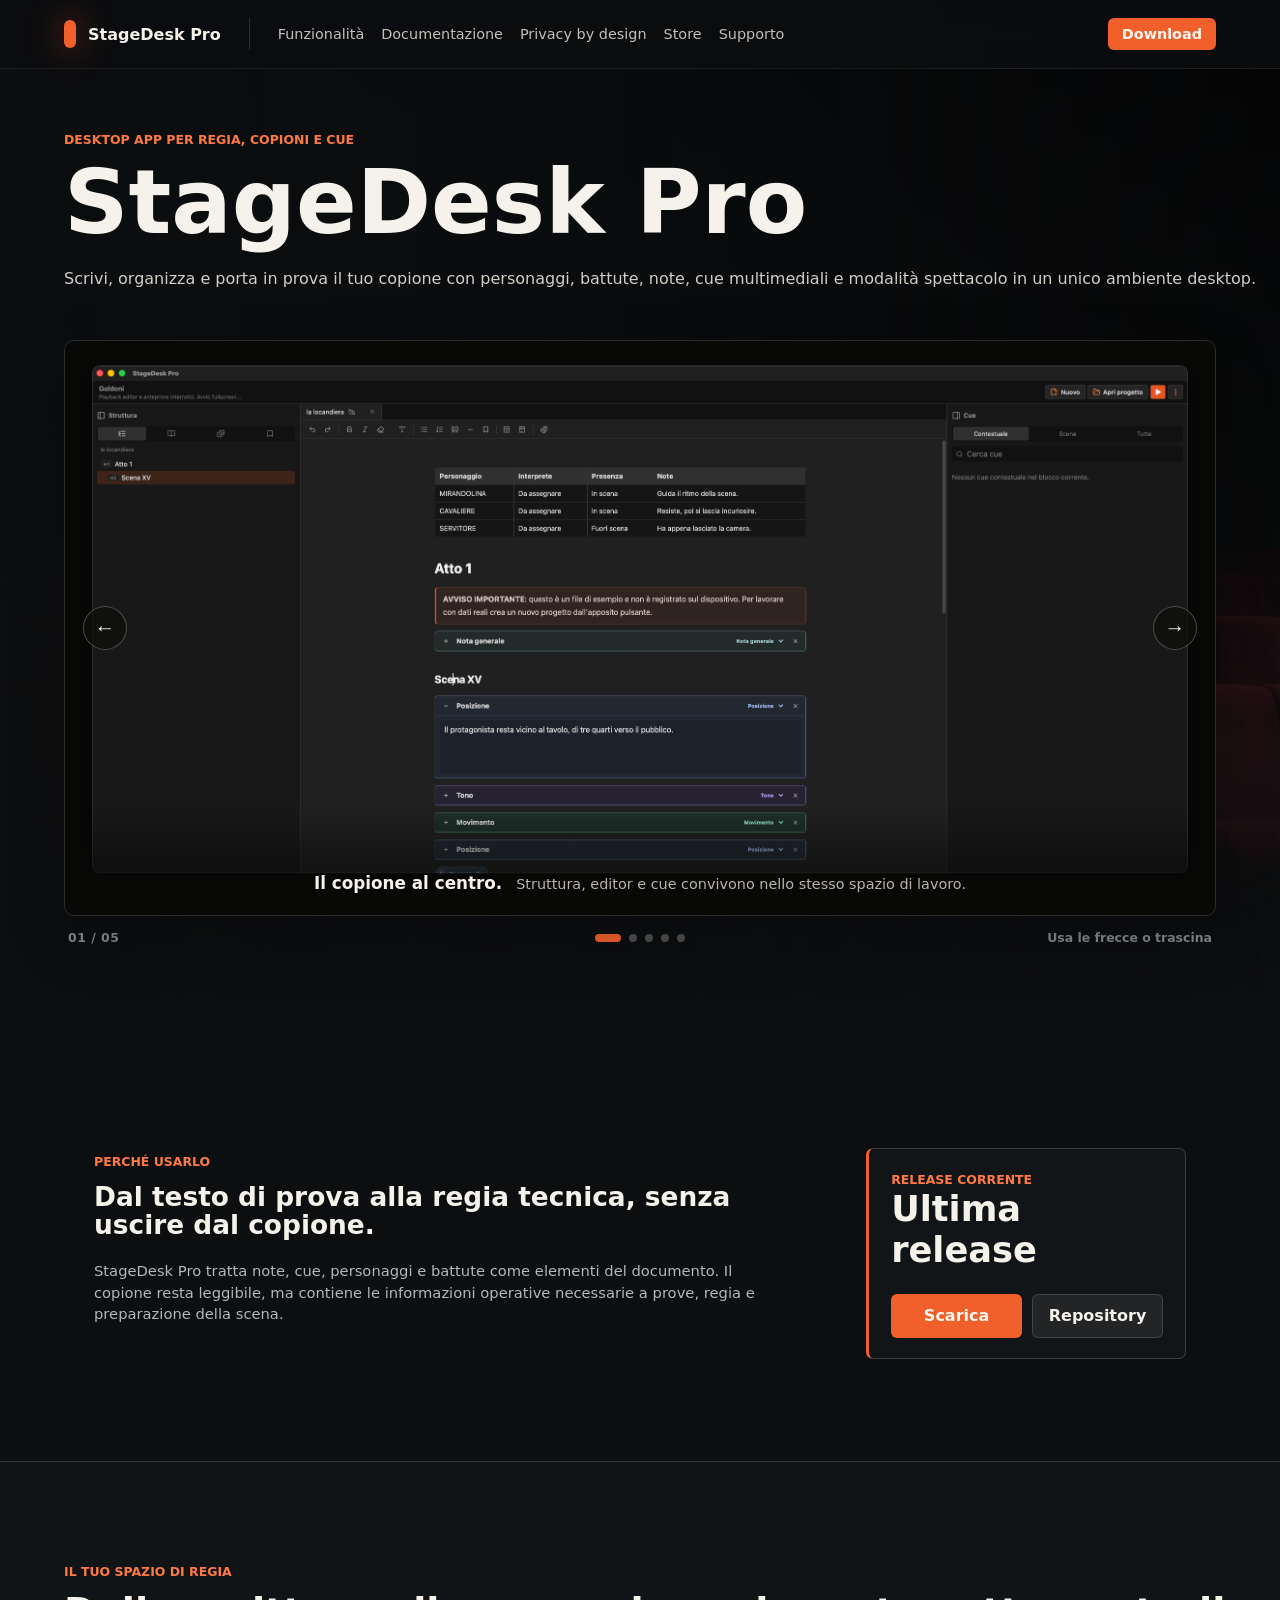
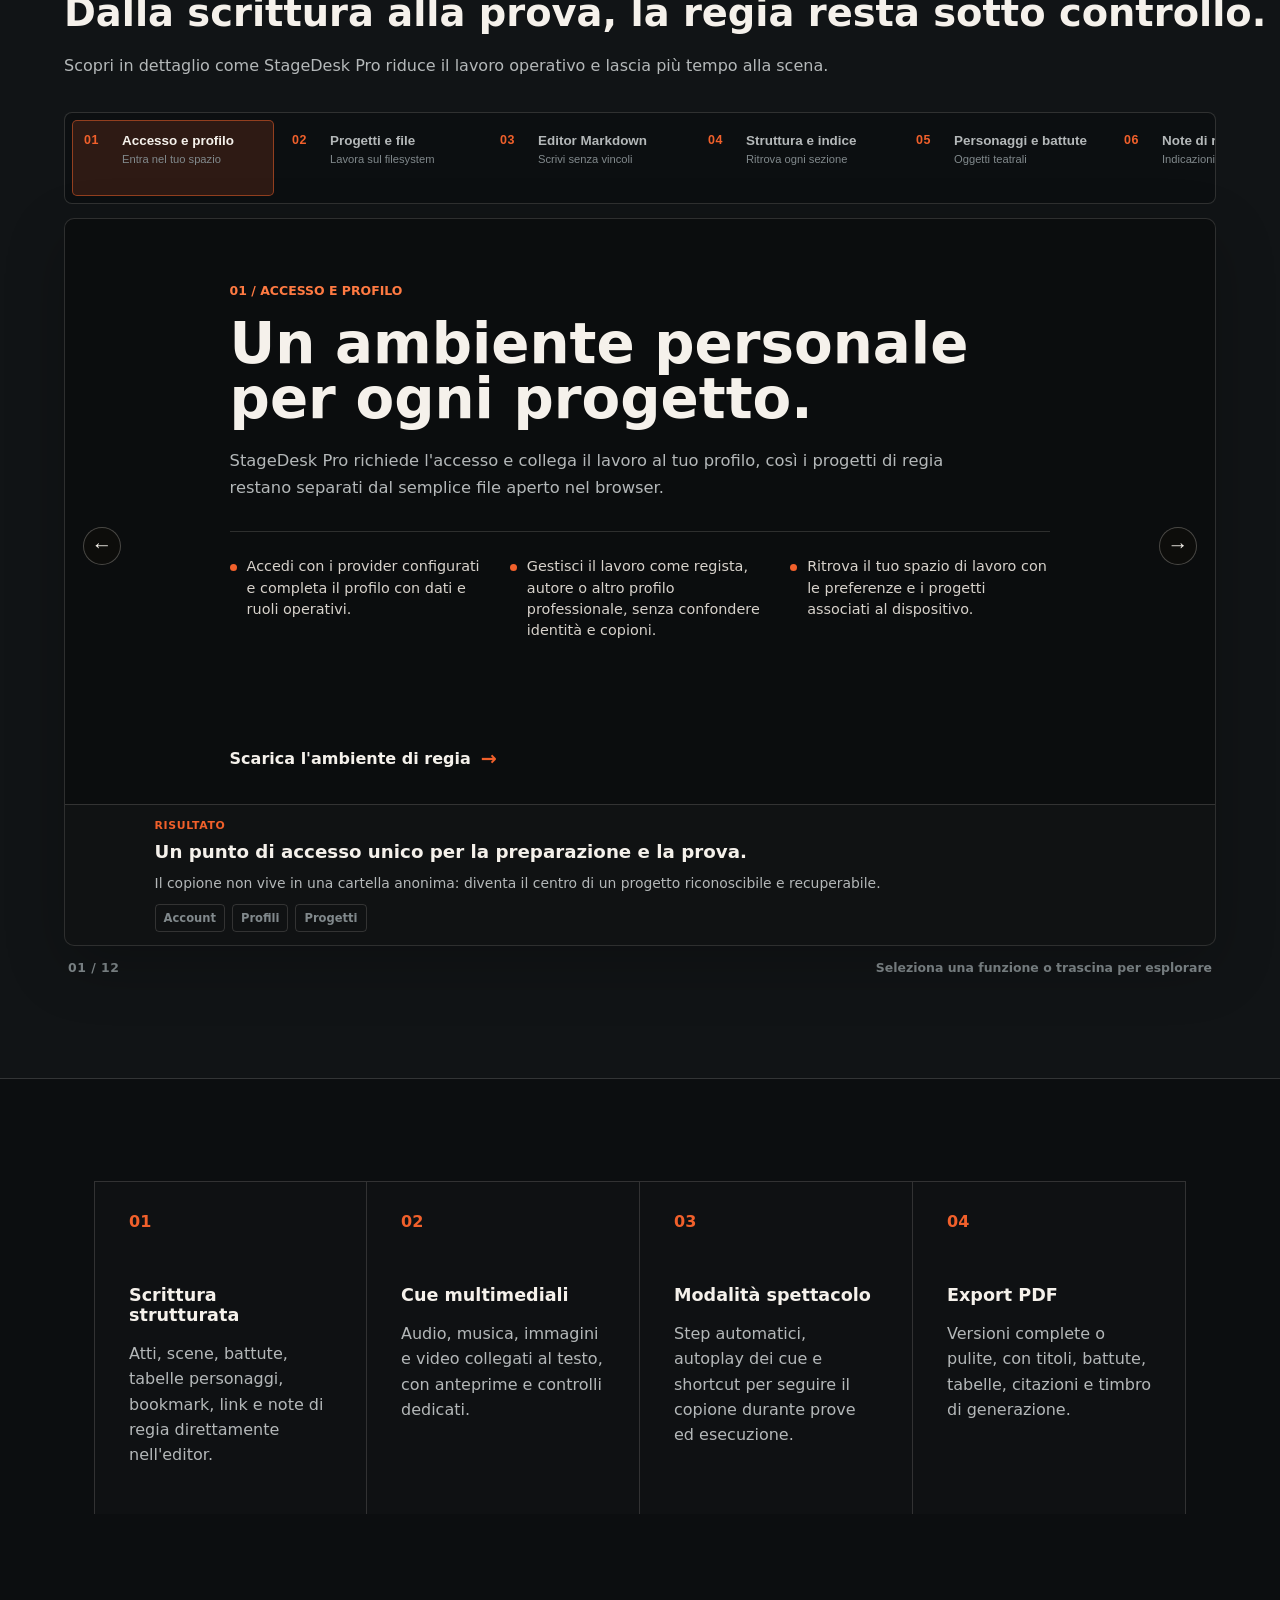
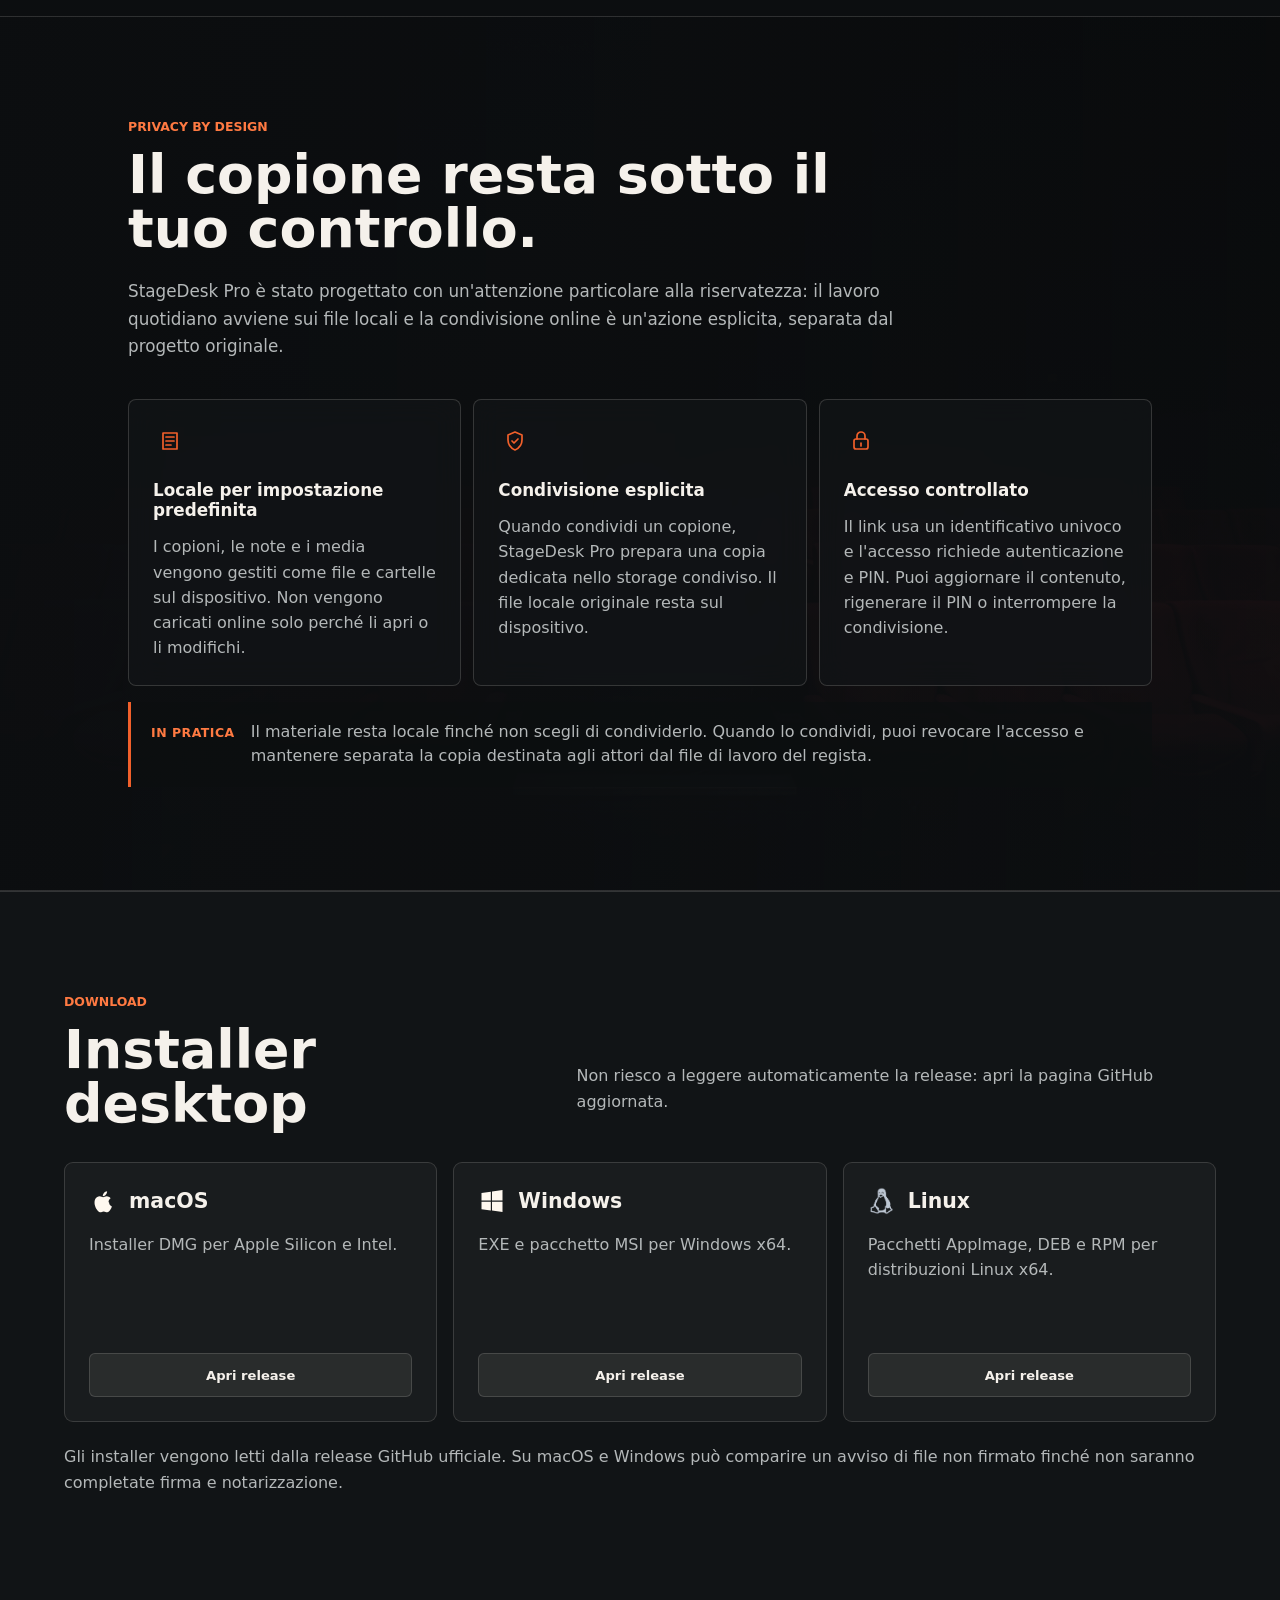
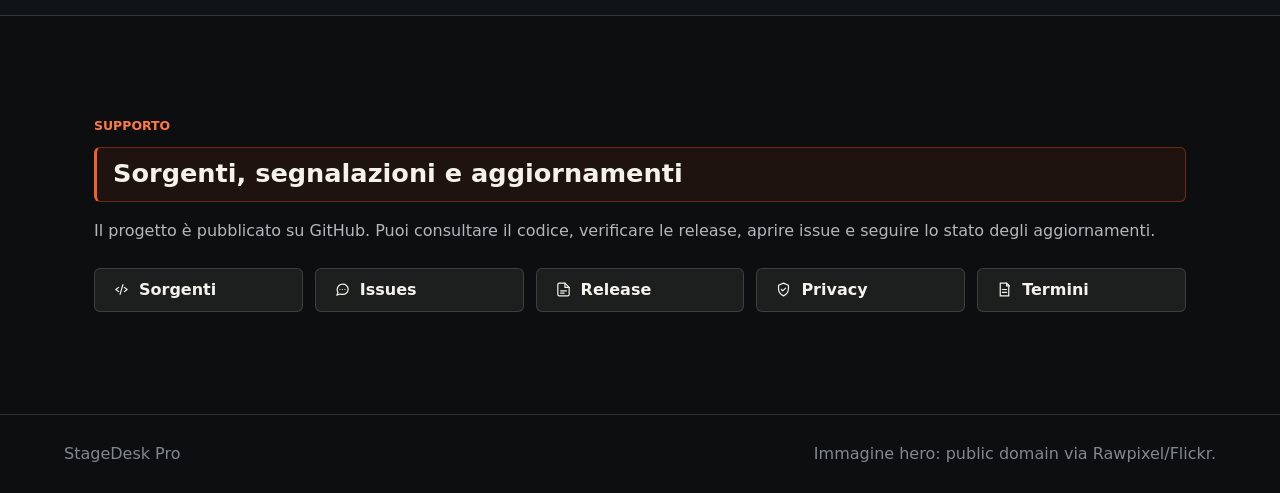
==== commit 3d6140be: "feat: add privacy by design section" ====
--- a/index.html
+++ b/index.html
@@ -15,7 +15,7 @@
     <meta property="og:type" content="website" />
     <title>StageDesk Pro</title>
     <link rel="icon" href="./assets/stagedesk-pro-icon.png" />
-    <link rel="stylesheet" href="./styles.css?v=20260717-14" />
+    <link rel="stylesheet" href="./styles.css?v=20260721-2" />
   </head>
   <body>
     <header class="site-header">
@@ -33,6 +33,7 @@
           <nav id="main-navigation" aria-label="Navigazione principale">
             <a href="#funzionalita-dettaglio">Funzionalità</a>
             <a href="https://github.com/igelsomino/stagedesk-pro/wiki" target="_blank" rel="noreferrer">Documentazione</a>
+            <a href="#privacy-by-design">Privacy by design</a>
             <a href="/store/">Store</a>
             <a href="#supporto">Supporto</a>
             <a id="header-download" class="support-nav-link" href="#download">Download</a>
@@ -388,6 +389,40 @@
         </article>
       </section>
 
+      <section id="privacy-by-design" class="section privacy-section" aria-labelledby="privacy-title">
+        <div class="privacy-inner">
+          <div class="section-kicker">Privacy by design</div>
+          <h2 id="privacy-title">Il copione resta sotto il tuo controllo.</h2>
+          <p class="privacy-lead">
+            StageDesk Pro è stato progettato con un'attenzione particolare alla riservatezza: il lavoro quotidiano
+            avviene sui file locali e la condivisione online è un'azione esplicita, separata dal progetto originale.
+          </p>
+
+          <div class="privacy-grid">
+            <article class="privacy-point">
+              <span class="privacy-icon" aria-hidden="true"><svg viewBox="0 0 24 24"><path d="M5 4h14v16H5z" /><path d="M8 8h8M8 12h8M8 16h5" /></svg></span>
+              <h3>Locale per impostazione predefinita</h3>
+              <p>I copioni, le note e i media vengono gestiti come file e cartelle sul dispositivo. Non vengono caricati online solo perché li apri o li modifichi.</p>
+            </article>
+            <article class="privacy-point">
+              <span class="privacy-icon" aria-hidden="true"><svg viewBox="0 0 24 24"><path d="M12 3 19 6v5c0 4.7-2.8 8.1-7 10-4.2-1.9-7-5.3-7-10V6l7-3Z" /><path d="m9 12 2 2 4-4" /></svg></span>
+              <h3>Condivisione esplicita</h3>
+              <p>Quando condividi un copione, StageDesk Pro prepara una copia dedicata nello storage condiviso. Il file locale originale resta sul dispositivo.</p>
+            </article>
+            <article class="privacy-point">
+              <span class="privacy-icon" aria-hidden="true"><svg viewBox="0 0 24 24"><rect x="5" y="10" width="14" height="10" rx="2" /><path d="M8 10V7a4 4 0 0 1 8 0v3M12 14v3" /></svg></span>
+              <h3>Accesso controllato</h3>
+              <p>Il link usa un identificativo univoco e l'accesso richiede autenticazione e PIN. Puoi aggiornare il contenuto, rigenerare il PIN o interrompere la condivisione.</p>
+            </article>
+          </div>
+
+          <div class="privacy-note">
+            <strong>In pratica</strong>
+            <span>Il materiale resta locale finché non scegli di condividerlo. Quando lo condividi, puoi revocare l'accesso e mantenere separata la copia destinata agli attori dal file di lavoro del regista.</span>
+          </div>
+        </div>
+      </section>
+
       <section id="download" class="section download-section">
         <div class="download-heading">
           <div>
--- a/styles.css
+++ b/styles.css
@@ -2143,3 +2143,134 @@
     display: none;
   }
 }
+
+/* Keep the Store brand inset when it is rendered inside the desktop viewer. */
+.store-page .site-header {
+  padding-inline: clamp(22px, 5vw, 72px);
+}
+
+.privacy-section {
+  position: relative;
+  max-width: none;
+  overflow: hidden;
+  isolation: isolate;
+  border-top: 1px solid var(--line);
+  border-bottom: 1px solid var(--line);
+  background:
+    linear-gradient(90deg, rgba(12, 14, 16, 0.98) 0%, rgba(12, 14, 16, 0.9) 46%, rgba(12, 14, 16, 0.62) 100%),
+    linear-gradient(180deg, rgba(12, 14, 16, 0.34), rgba(12, 14, 16, 0.94)),
+    url("./assets/theatre-hero.jpg") center 58% / cover;
+}
+
+.privacy-inner {
+  position: relative;
+  z-index: 1;
+  width: min(1220px, calc(100% - clamp(44px, 10vw, 144px)));
+  margin-inline: auto;
+}
+
+.privacy-section h2 {
+  max-width: 820px;
+}
+
+.privacy-lead {
+  max-width: 780px;
+  margin: 22px 0 0;
+  color: var(--muted);
+  font-size: 1.05rem;
+  line-height: 1.65;
+}
+
+.privacy-grid {
+  display: grid;
+  grid-template-columns: repeat(3, minmax(0, 1fr));
+  gap: 12px;
+  margin-top: 38px;
+}
+
+.privacy-point {
+  min-height: 250px;
+  padding: 24px;
+  border: 1px solid rgba(245, 241, 235, 0.16);
+  border-radius: 8px;
+  background: rgba(18, 21, 23, 0.74);
+  backdrop-filter: blur(14px);
+}
+
+.privacy-icon {
+  display: grid;
+  place-items: center;
+  width: 34px;
+  height: 34px;
+  margin-bottom: 22px;
+  color: var(--accent);
+}
+
+.privacy-icon svg {
+  width: 24px;
+  height: 24px;
+  fill: none;
+  stroke: currentColor;
+  stroke-linecap: round;
+  stroke-linejoin: round;
+  stroke-width: 1.7;
+}
+
+.privacy-point h3 {
+  margin: 0;
+  font-size: 1.05rem;
+  line-height: 1.2;
+}
+
+.privacy-point p {
+  margin: 14px 0 0;
+  color: var(--muted);
+  line-height: 1.58;
+}
+
+.privacy-note {
+  display: flex;
+  align-items: baseline;
+  gap: 16px;
+  margin-top: 16px;
+  padding: 18px 20px;
+  border-left: 3px solid var(--accent);
+  background: rgba(12, 14, 16, 0.72);
+}
+
+.privacy-note strong {
+  flex: 0 0 auto;
+  color: #ff7a42;
+  font-size: 0.78rem;
+  letter-spacing: 0.04em;
+  text-transform: uppercase;
+}
+
+.privacy-note span {
+  color: var(--muted);
+  line-height: 1.55;
+}
+
+@media (max-width: 760px) {
+  .privacy-inner {
+    width: min(100%, calc(100% - 44px));
+  }
+
+  .privacy-grid {
+    grid-template-columns: 1fr;
+    margin-top: 28px;
+  }
+
+  .privacy-point {
+    min-height: 0;
+  }
+
+  .privacy-note {
+    display: block;
+  }
+
+  .privacy-note span {
+    display: block;
+    margin-top: 9px;
+  }
+}
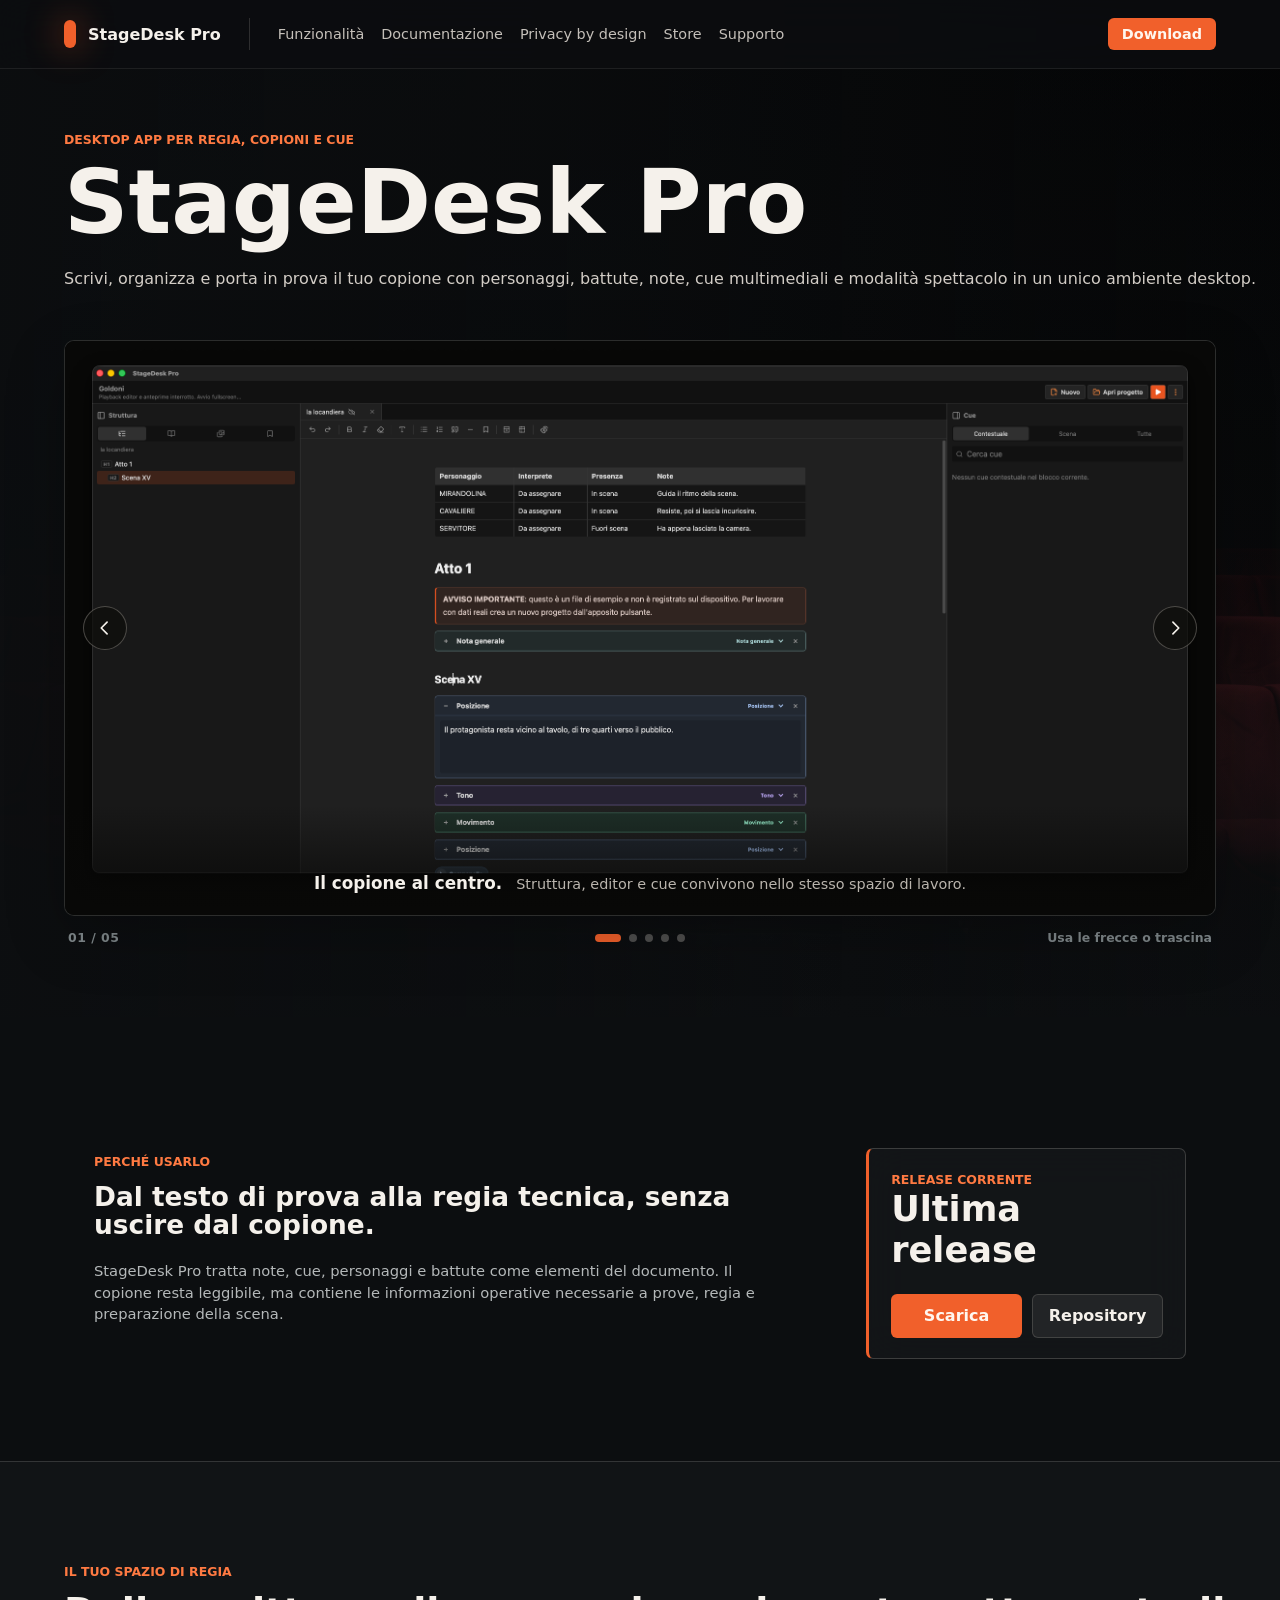
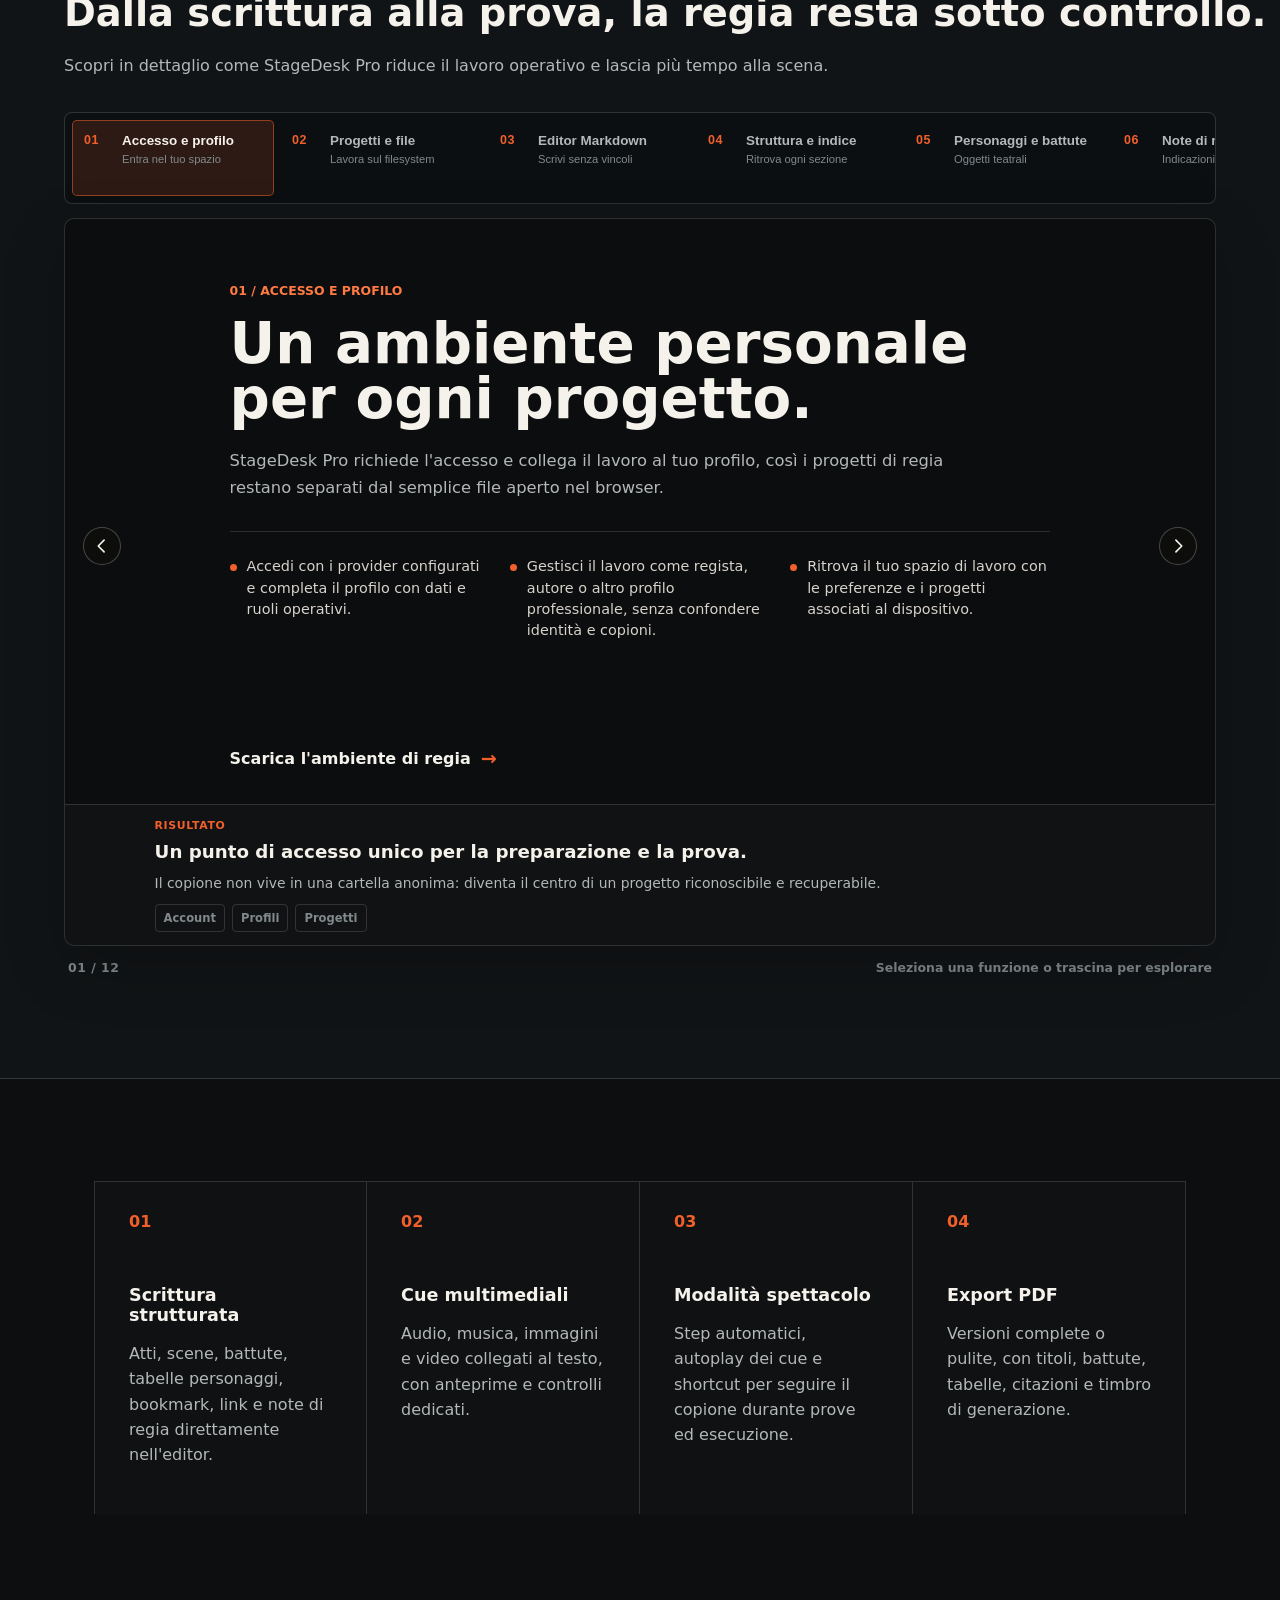
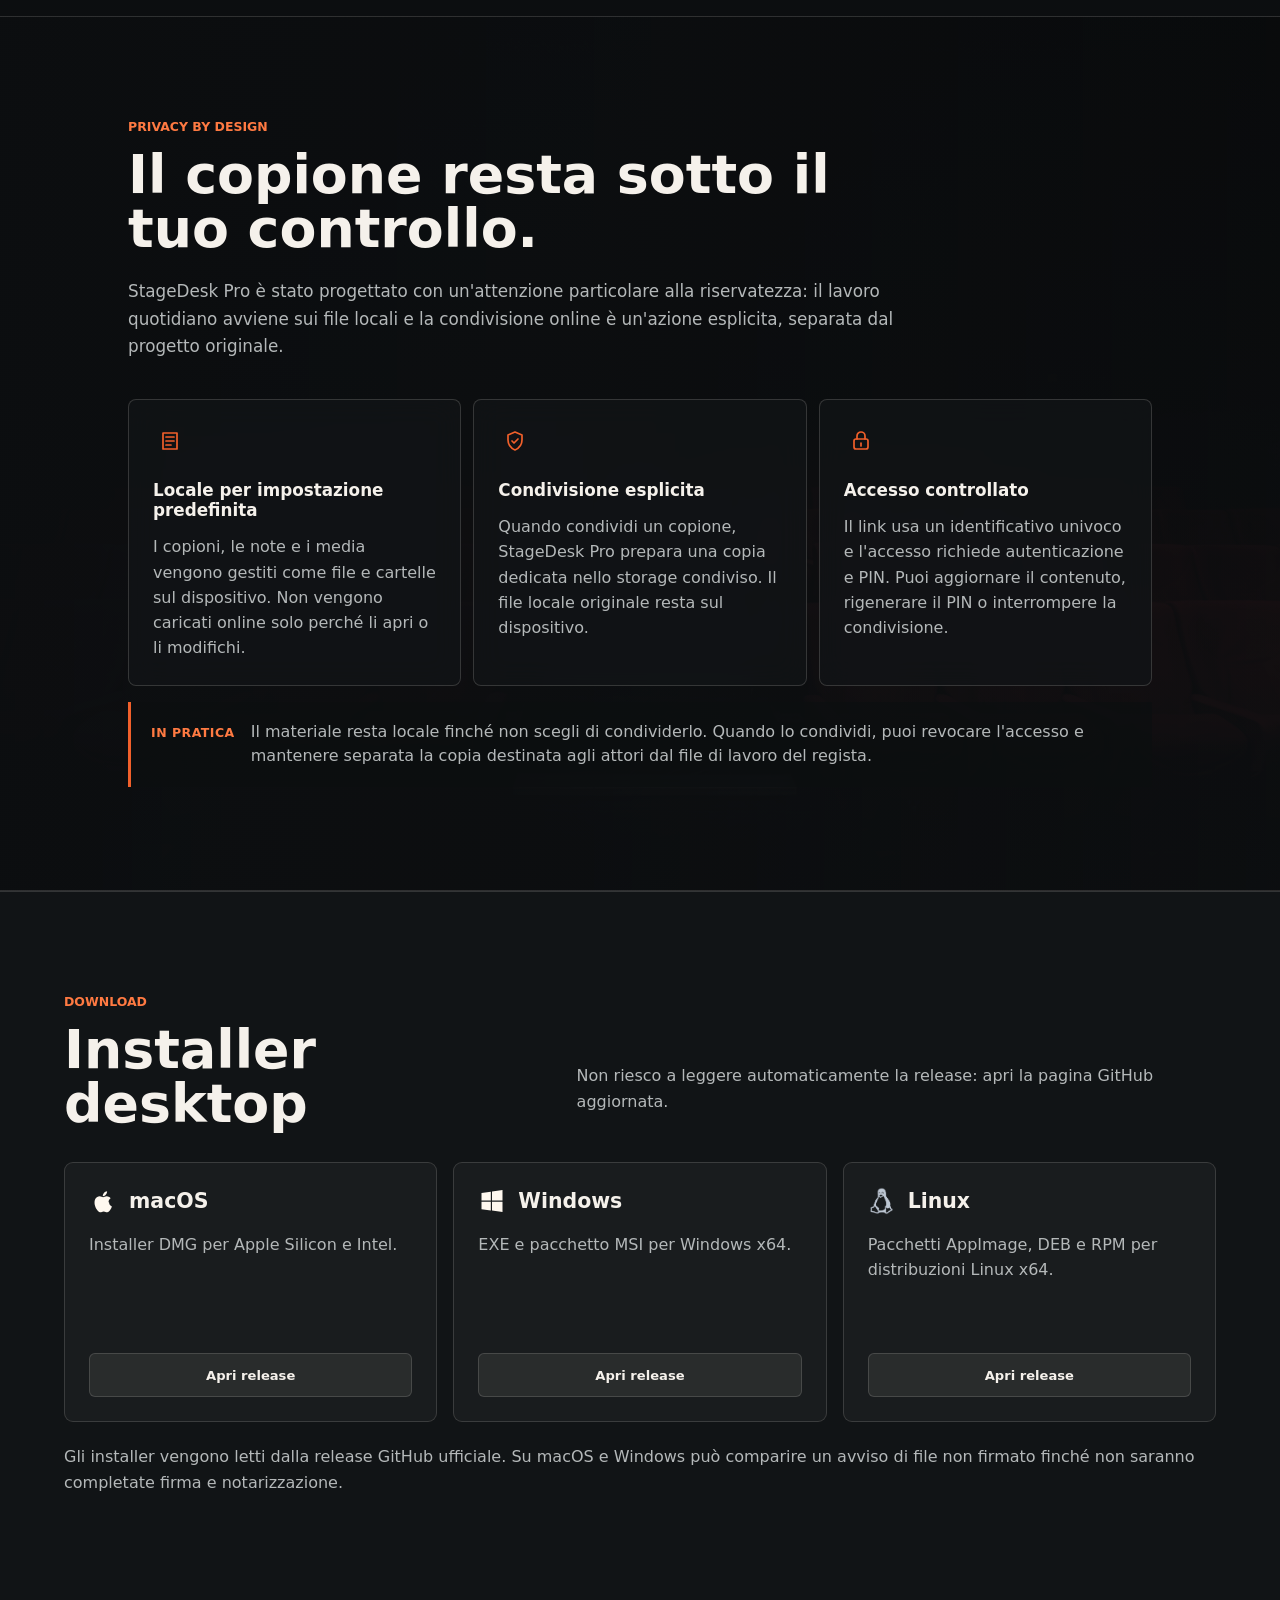
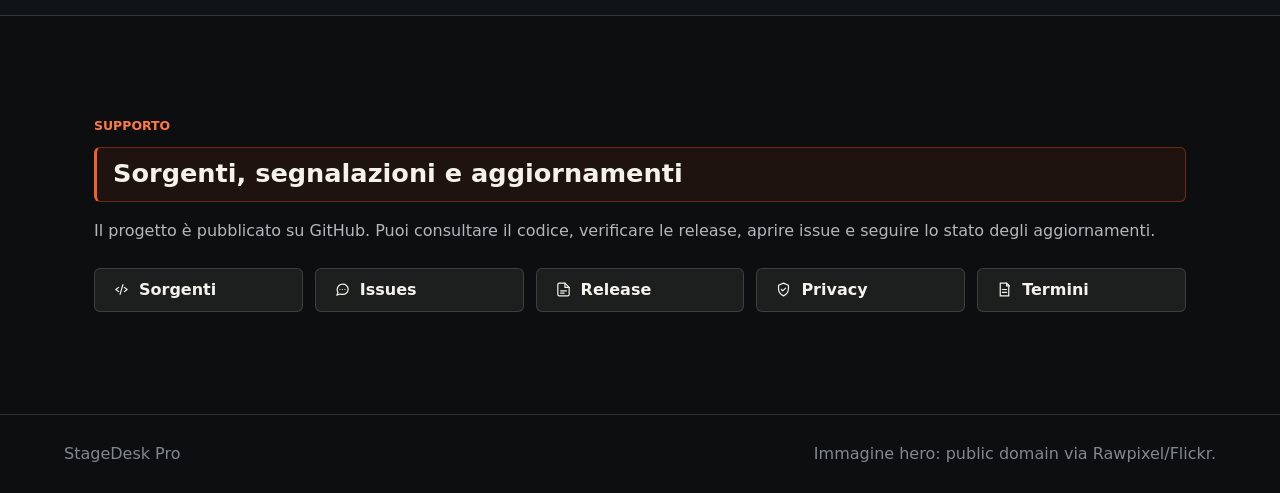
==== commit af2c4fc6: "release: update site for StageDesk Pro v1.0.47" ====
--- a/index.html
+++ b/index.html
@@ -15,7 +15,7 @@
     <meta property="og:type" content="website" />
     <title>StageDesk Pro</title>
     <link rel="icon" href="./assets/stagedesk-pro-icon.png" />
-    <link rel="stylesheet" href="./styles.css?v=20260721-2" />
+    <link rel="stylesheet" href="./styles.css?v=20260731-1" />
   </head>
   <body>
     <header class="site-header">
@@ -82,10 +82,10 @@
                   </figure>
                 </div>
                 <button class="carousel-control previous" type="button" data-carousel-previous aria-label="Schermata precedente">
-                  <span aria-hidden="true">&#8592;</span>
+                  <svg aria-hidden="true" viewBox="0 0 24 24" focusable="false"><path d="m14.5 5-7 7 7 7" /></svg>
                 </button>
                 <button class="carousel-control next" type="button" data-carousel-next aria-label="Schermata successiva">
-                  <span aria-hidden="true">&#8594;</span>
+                  <svg aria-hidden="true" viewBox="0 0 24 24" focusable="false"><path d="m9.5 5 7 7-7 7" /></svg>
                 </button>
               </div>
               <div class="carousel-footer">
@@ -350,13 +350,13 @@
                   </div>
                   <div class="feature-slide-aside"><span>Risultato</span><strong>Il progetto resta utile anche dopo la prova.</strong><p>Gli attori ricevono il materiale che serve loro e tu lavori sempre con una versione aggiornata dell'app.</p><div class="feature-aside-tags"><span>Link</span><span>QR code</span><span>Update</span></div></div>
                 </article>
-              </div>
-              <button class="carousel-control previous" type="button" data-carousel-previous aria-label="Funzionalità precedente">
-                <span aria-hidden="true">&#8592;</span>
-              </button>
-              <button class="carousel-control next" type="button" data-carousel-next aria-label="Funzionalità successiva">
-                <span aria-hidden="true">&#8594;</span>
-              </button>
+                </div>
+                <button class="carousel-control previous" type="button" data-carousel-previous aria-label="Funzionalità precedente">
+                  <svg aria-hidden="true" viewBox="0 0 24 24" focusable="false"><path d="m14.5 5-7 7 7 7" /></svg>
+                </button>
+                <button class="carousel-control next" type="button" data-carousel-next aria-label="Funzionalità successiva">
+                  <svg aria-hidden="true" viewBox="0 0 24 24" focusable="false"><path d="m9.5 5 7 7-7 7" /></svg>
+                </button>
             </div>
             <div class="feature-carousel-footer">
               <span class="carousel-counter" data-carousel-counter>01 / 12</span>
--- a/styles.css
+++ b/styles.css
@@ -629,11 +629,20 @@
   border-radius: 50%;
   background: rgba(15, 14, 12, 0.72);
   color: var(--text);
-  font-size: 1.3rem;
-  line-height: 1;
   cursor: pointer;
   transform: translateY(-50%);
   transition: background 160ms ease, border-color 160ms ease, transform 160ms ease;
+}
+
+.carousel-control svg {
+  display: block;
+  width: 20px;
+  height: 20px;
+  fill: none;
+  stroke: currentColor;
+  stroke-linecap: round;
+  stroke-linejoin: round;
+  stroke-width: 2;
 }
 
 .carousel-control:hover {
@@ -935,26 +944,40 @@
 .store-hero-content {
   position: relative;
   z-index: 2;
-  max-width: 820px;
+  width: min(1180px, 100%);
+  max-width: 1180px;
+  margin-inline: auto;
 }
 
 .store-hero h1 {
-  font-size: clamp(3.4rem, 8vw, 8rem);
-  line-height: 0.92;
-}
-
-.store-status-card {
-  width: min(520px, 100%);
-  margin-top: 30px;
+  max-width: 760px;
+  font-size: clamp(3rem, 7vw, 6.8rem);
+  line-height: 0.94;
+}
+
+.store-catalog {
+  display: grid;
+  grid-template-columns: minmax(0, 1.35fr) minmax(250px, 0.65fr);
+  gap: clamp(18px, 3vw, 32px);
+  margin-top: 42px;
+  align-items: stretch;
+}
+
+.store-product-card,
+.store-info-card {
   border: 1px solid rgba(255, 248, 239, 0.18);
-  border-left: 3px solid var(--accent);
   border-radius: 8px;
-  padding: 18px;
+  padding: clamp(22px, 3vw, 34px);
   background: rgba(15, 14, 12, 0.66);
   backdrop-filter: blur(16px);
 }
 
-.store-status-card span {
+.store-product-card {
+  border-left: 3px solid var(--accent);
+}
+
+.store-product-kicker,
+.store-info-label {
   display: block;
   margin-bottom: 7px;
   color: #ff7a42;
@@ -964,18 +987,104 @@
   text-transform: uppercase;
 }
 
-.store-status-card strong {
+.store-product-card h2 {
+  margin: 0;
+  font-size: clamp(1.65rem, 3vw, 2.4rem);
+  line-height: 1.05;
+}
+
+.store-product-card > p:not(.store-product-kicker),
+.store-info-card p {
+  max-width: 680px;
+  margin: 16px 0 0;
+  color: var(--muted);
+  line-height: 1.58;
+}
+
+.store-product-tags {
+  display: flex;
+  flex-wrap: wrap;
+  gap: 8px;
+  margin-top: 22px;
+}
+
+.store-product-tags span,
+.store-info-note {
+  display: inline-flex;
+  align-items: center;
+  min-height: 28px;
+  padding: 4px 9px;
+  border: 1px solid rgba(255, 248, 239, 0.18);
+  border-radius: 5px;
+  color: var(--muted);
+  font-size: 0.75rem;
+  font-weight: 750;
+}
+
+.store-download-button {
+  display: inline-flex;
+  align-items: center;
+  justify-content: center;
+  min-height: 44px;
+  margin-top: 26px;
+  padding: 10px 16px;
+  border-radius: 6px;
+  background: var(--accent);
+  color: #1b110b;
+  text-decoration: none;
+  font-weight: 850;
+}
+
+.store-download-button:hover,
+.store-download-button:focus-visible {
+  background: #ff8d5c;
+  color: #1b110b;
+}
+
+.store-import-button {
+  border: 0;
+  cursor: pointer;
+  font: inherit;
+}
+
+.store-import-hint {
+  margin: 12px 0 0;
+  color: var(--faint);
+  font-size: 0.78rem;
+  line-height: 1.45;
+}
+
+.store-info-card {
+  display: flex;
+  flex-direction: column;
+  justify-content: flex-end;
+  border-top: 3px solid rgba(255, 122, 66, 0.72);
+}
+
+.store-info-card strong {
   display: block;
-  font-size: 1.05rem;
-}
-
-.store-status-card p {
-  margin: 8px 0 0;
-  color: var(--muted);
-  line-height: 1.55;
+  font-size: 1.25rem;
+}
+
+.store-info-note {
+  width: fit-content;
+  margin-top: 22px;
 }
 
 @media (max-width: 980px) {
+  .store-hero {
+    padding-top: 104px;
+  }
+
+  .store-catalog {
+    grid-template-columns: 1fr;
+    margin-top: 30px;
+  }
+
+  .store-info-card {
+    min-height: 0;
+  }
+
   .release-card {
     position: relative;
     right: auto;
